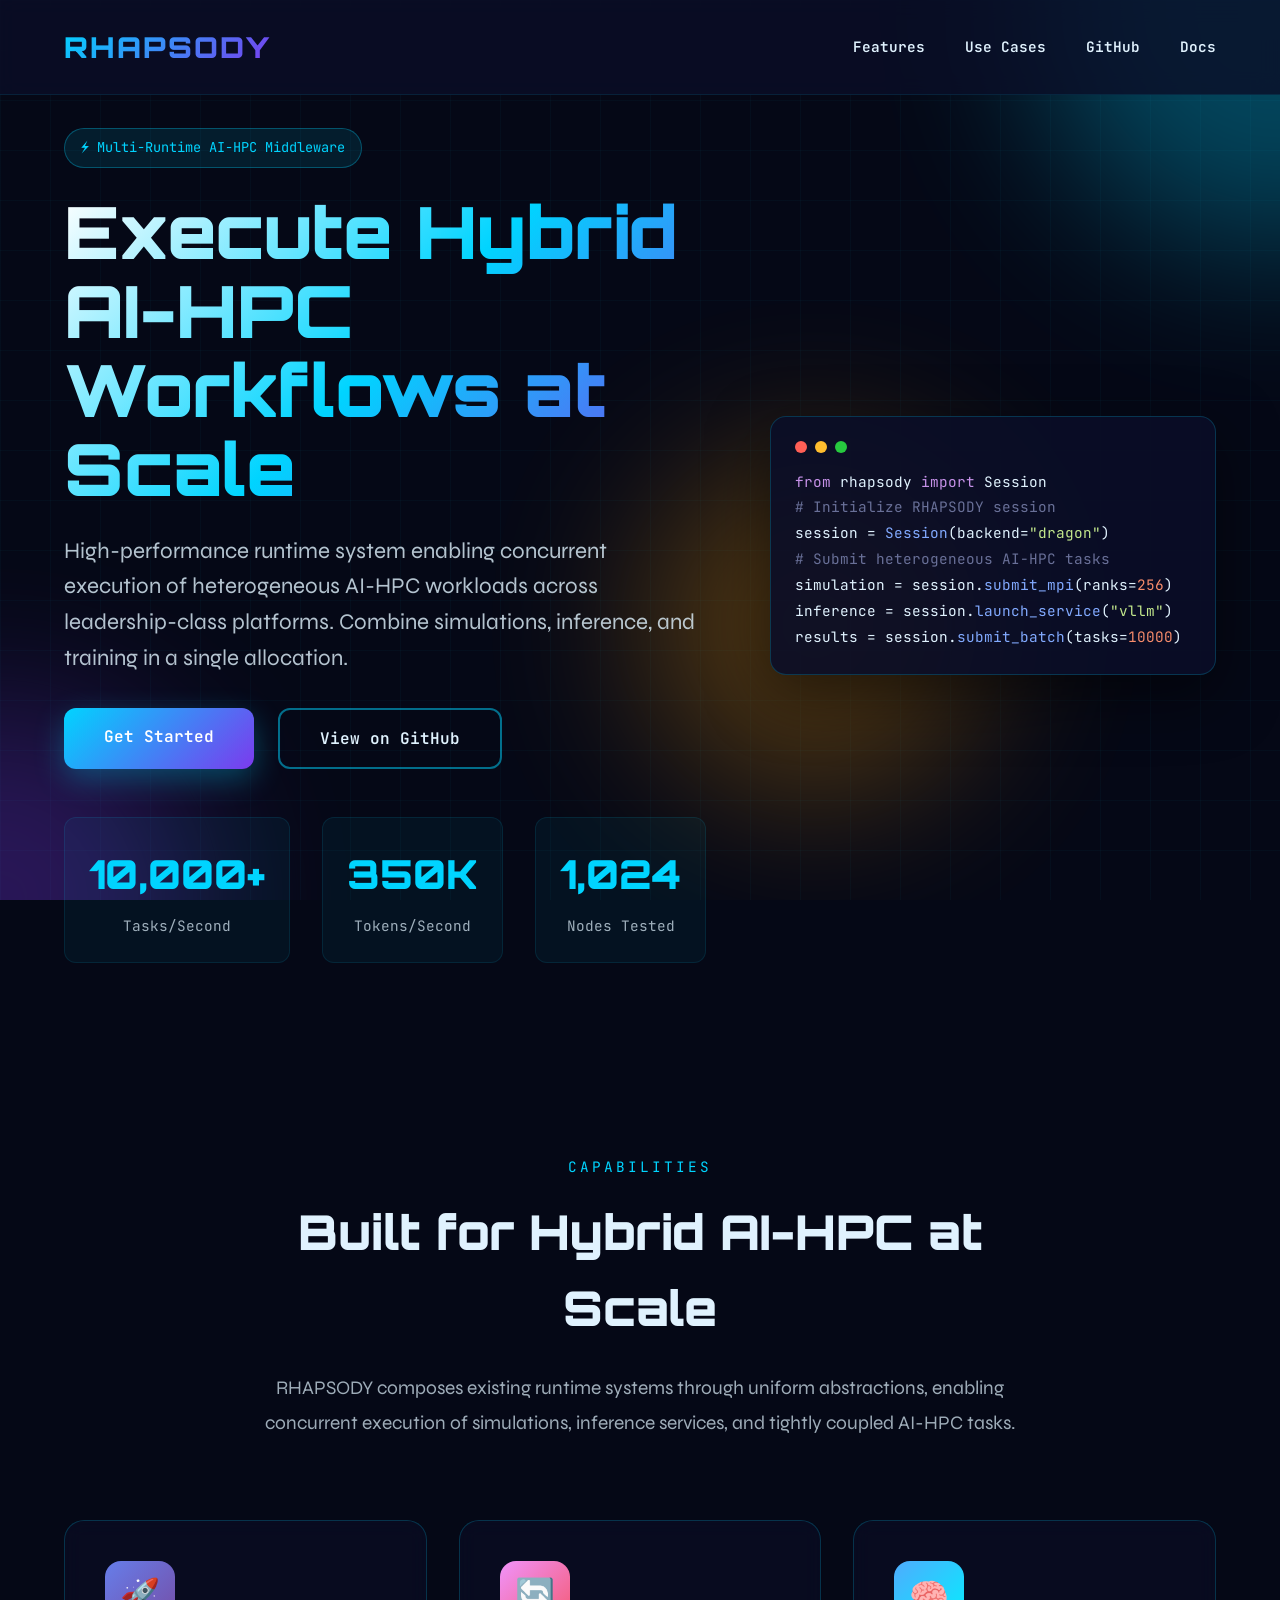
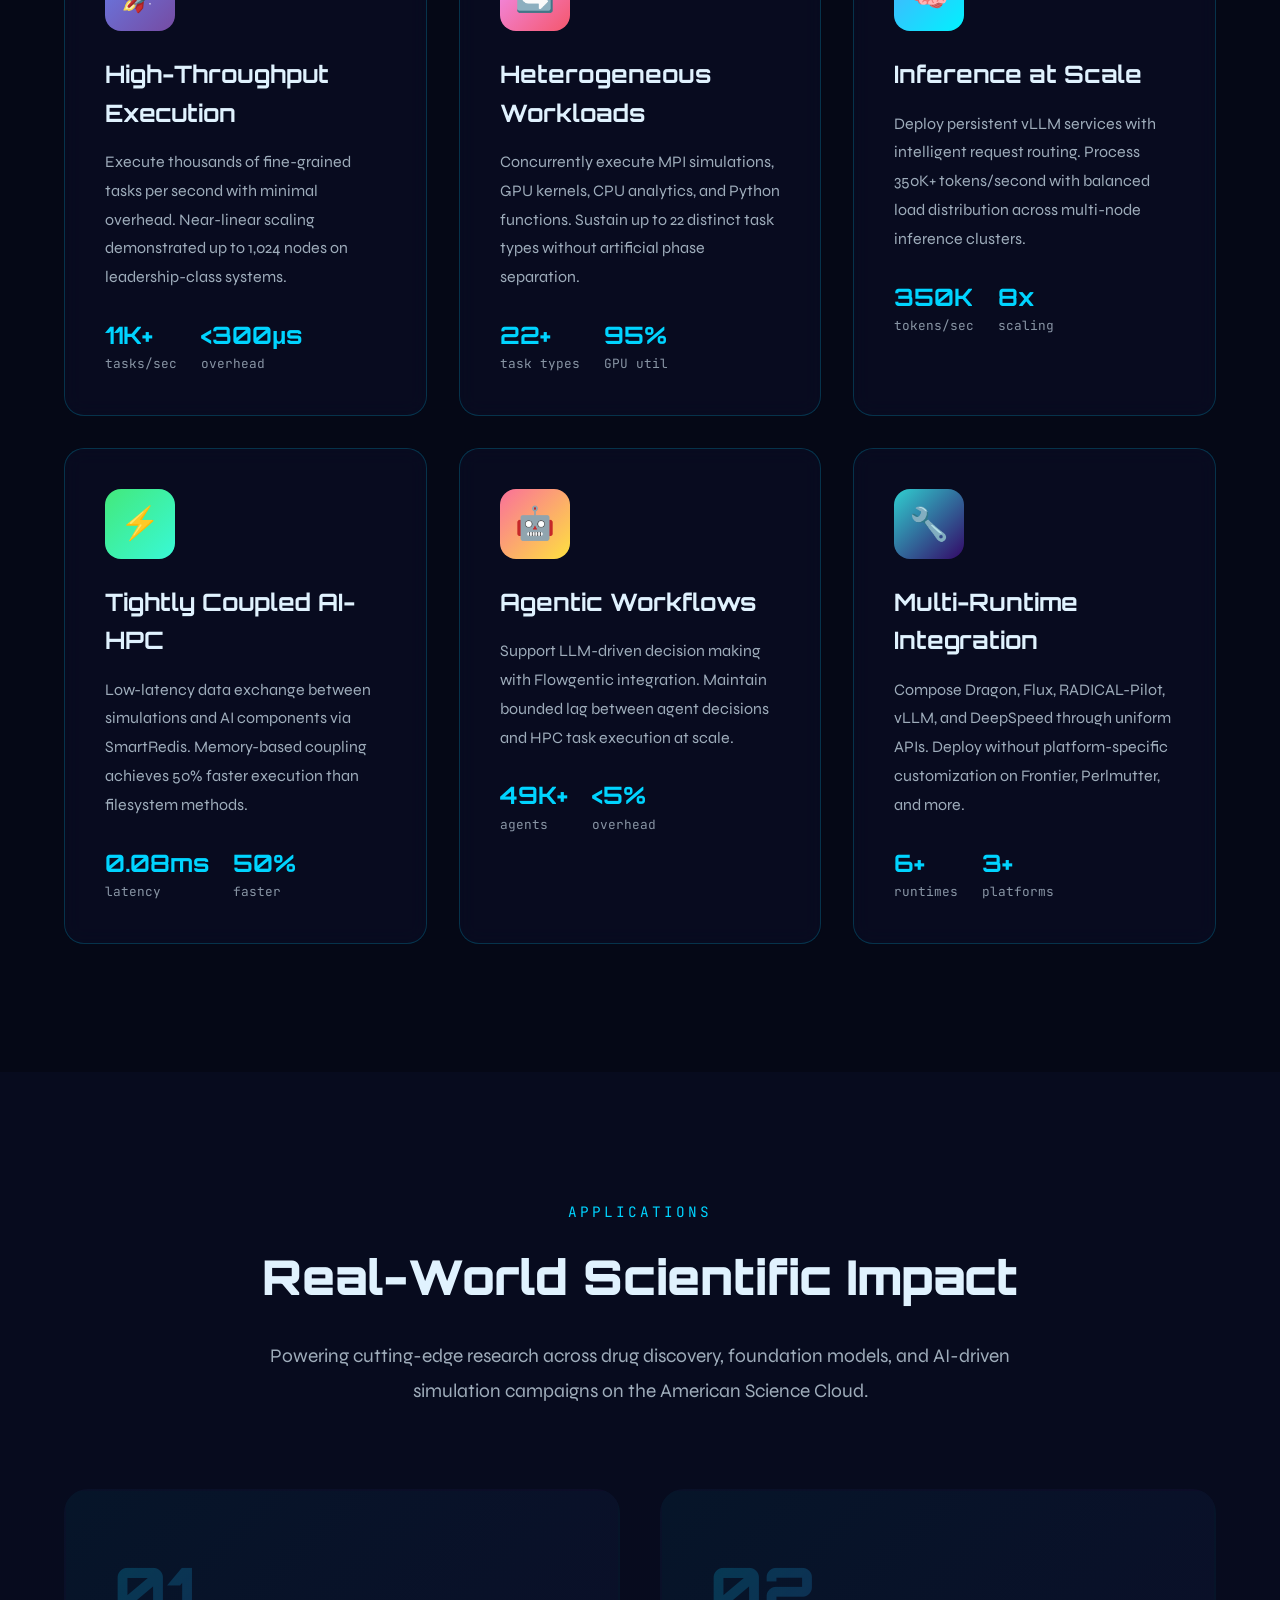
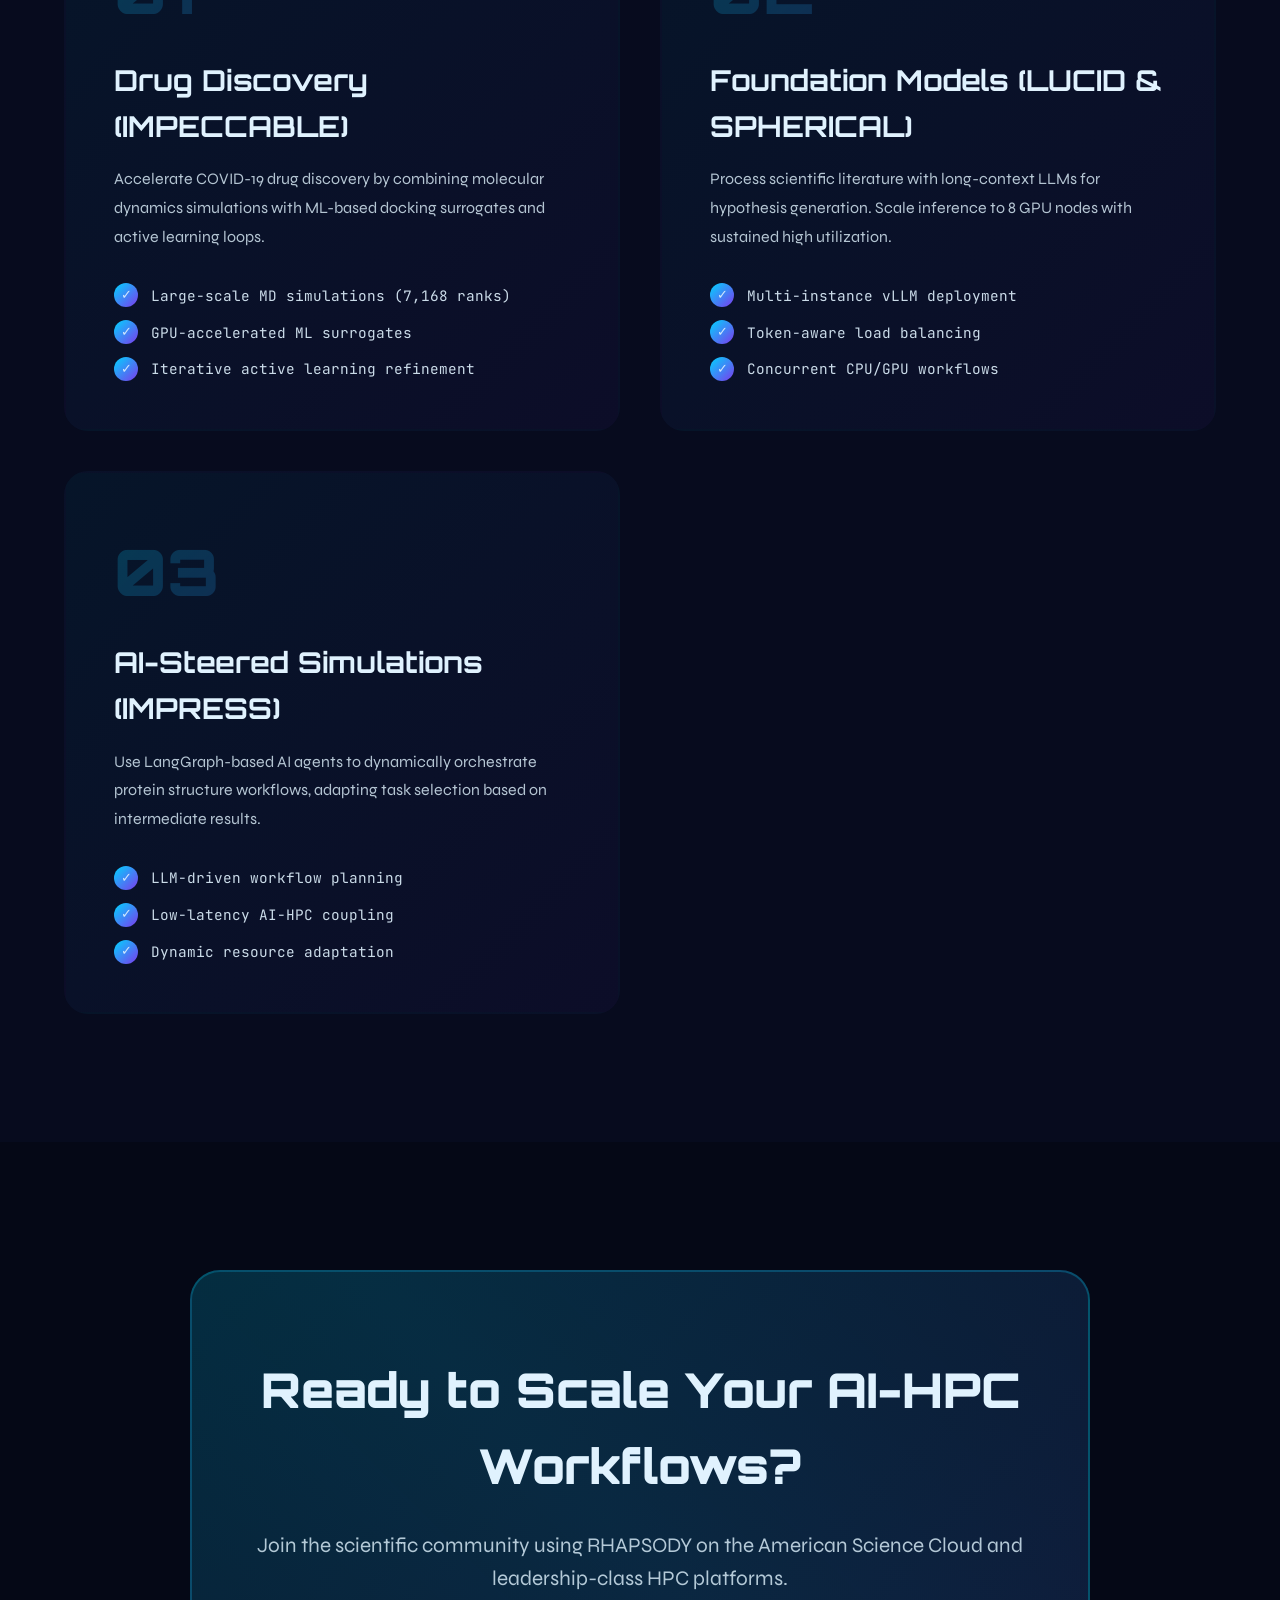
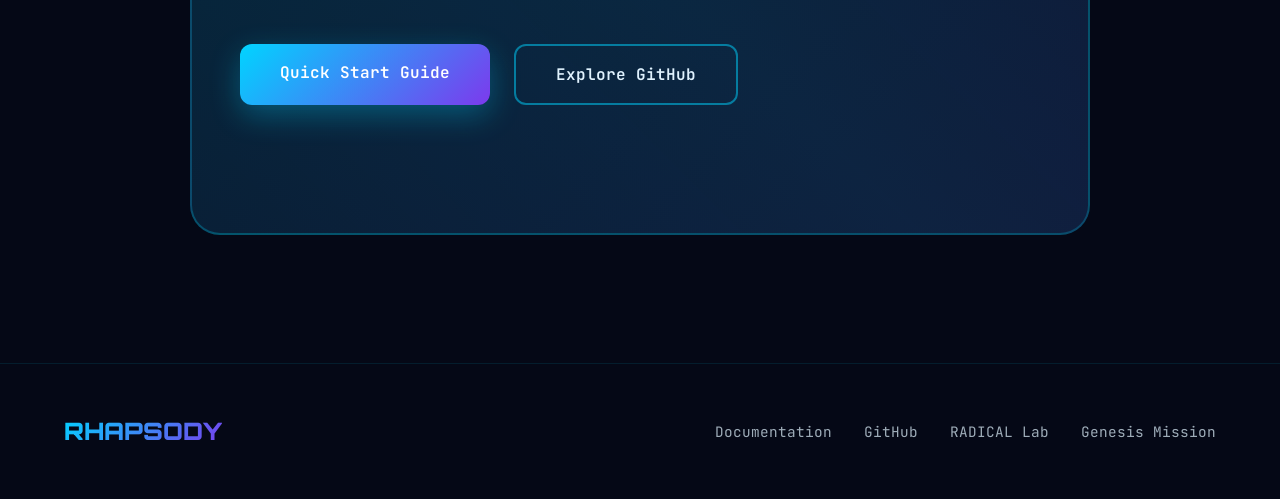
==== docs/landing.html @ 2fda6c7e "1st working docs" ====
<!DOCTYPE html>
<html lang="en">
<head>
    <meta charset="UTF-8">
    <meta name="viewport" content="width=device-width, initial-scale=1.0">
    <title>RHAPSODY - Hybrid AI-HPC Workflow Execution at Scale</title>
    <link href="https://fonts.googleapis.com/css2?family=Orbitron:wght@700;900&family=JetBrains+Mono:wght@400;600&family=Syne:wght@400;600;700&display=swap" rel="stylesheet">
    <style>
        :root {
            --primary: #00d4ff;
            --secondary: #7c3aed;
            --accent: #f59e0b;
            --dark: #0a0e27;
            --darker: #050816;
            --light: #e0f2fe;
            --gradient-1: linear-gradient(135deg, #667eea 0%, #764ba2 100%);
            --gradient-2: linear-gradient(135deg, #f093fb 0%, #f5576c 100%);
            --gradient-3: linear-gradient(135deg, #4facfe 0%, #00f2fe 100%);
        }

        * {
            margin: 0;
            padding: 0;
            box-sizing: border-box;
        }

        body {
            font-family: 'Syne', sans-serif;
            background: var(--darker);
            color: var(--light);
            overflow-x: hidden;
            line-height: 1.6;
        }

        /* Animated Background */
        .bg-animation {
            position: fixed;
            top: 0;
            left: 0;
            width: 100%;
            height: 100%;
            z-index: -1;
            background: var(--darker);
            overflow: hidden;
        }

        .grid-overlay {
            position: absolute;
            width: 200%;
            height: 200%;
            background-image: 
                linear-gradient(rgba(0, 212, 255, 0.03) 1px, transparent 1px),
                linear-gradient(90deg, rgba(0, 212, 255, 0.03) 1px, transparent 1px);
            background-size: 50px 50px;
            animation: gridMove 20s linear infinite;
        }

        @keyframes gridMove {
            0% { transform: translate(0, 0); }
            100% { transform: translate(50px, 50px); }
        }

        .orb {
            position: absolute;
            border-radius: 50%;
            filter: blur(80px);
            opacity: 0.3;
            animation: float 20s ease-in-out infinite;
        }

        .orb-1 {
            width: 500px;
            height: 500px;
            background: var(--primary);
            top: -250px;
            right: -250px;
            animation-delay: 0s;
        }

        .orb-2 {
            width: 400px;
            height: 400px;
            background: var(--secondary);
            bottom: -200px;
            left: -200px;
            animation-delay: 7s;
        }

        .orb-3 {
            width: 350px;
            height: 350px;
            background: var(--accent);
            top: 50%;
            left: 50%;
            animation-delay: 3s;
        }

        @keyframes float {
            0%, 100% { transform: translate(0, 0) scale(1); }
            33% { transform: translate(100px, -50px) scale(1.1); }
            66% { transform: translate(-50px, 100px) scale(0.9); }
        }

        /* Navigation */
        nav {
            position: fixed;
            top: 0;
            width: 100%;
            padding: 1.5rem 5%;
            display: flex;
            justify-content: space-between;
            align-items: center;
            z-index: 1000;
            backdrop-filter: blur(10px);
            background: rgba(10, 14, 39, 0.8);
            border-bottom: 1px solid rgba(0, 212, 255, 0.1);
            animation: slideDown 0.8s ease-out;
        }

        @keyframes slideDown {
            from { transform: translateY(-100px); opacity: 0; }
            to { transform: translateY(0); opacity: 1; }
        }

        .logo {
            font-family: 'Orbitron', monospace;
            font-size: 1.8rem;
            font-weight: 900;
            background: linear-gradient(135deg, var(--primary), var(--secondary));
            -webkit-background-clip: text;
            -webkit-text-fill-color: transparent;
            background-clip: text;
            letter-spacing: 2px;
        }

        .nav-links {
            display: flex;
            gap: 2.5rem;
            list-style: none;
        }

        .nav-links a {
            color: var(--light);
            text-decoration: none;
            font-weight: 600;
            transition: all 0.3s ease;
            position: relative;
            font-family: 'JetBrains Mono', monospace;
            font-size: 0.9rem;
        }

        .nav-links a::after {
            content: '';
            position: absolute;
            bottom: -5px;
            left: 0;
            width: 0;
            height: 2px;
            background: var(--primary);
            transition: width 0.3s ease;
        }

        .nav-links a:hover::after {
            width: 100%;
        }

        /* Hero Section */
        .hero {
            min-height: 100vh;
            display: flex;
            align-items: center;
            justify-content: center;
            padding: 8rem 5% 4rem;
            position: relative;
        }

        .hero-content {
            max-width: 1400px;
            width: 100%;
            display: grid;
            grid-template-columns: 1fr 1fr;
            gap: 4rem;
            align-items: center;
        }

        .hero-text {
            animation: fadeInUp 1s ease-out 0.3s both;
        }

        @keyframes fadeInUp {
            from { opacity: 0; transform: translateY(40px); }
            to { opacity: 1; transform: translateY(0); }
        }

        .hero-label {
            display: inline-block;
            padding: 0.5rem 1rem;
            background: rgba(0, 212, 255, 0.1);
            border: 1px solid rgba(0, 212, 255, 0.3);
            border-radius: 20px;
            font-family: 'JetBrains Mono', monospace;
            font-size: 0.85rem;
            color: var(--primary);
            margin-bottom: 1.5rem;
            animation: pulse 2s ease-in-out infinite;
        }

        @keyframes pulse {
            0%, 100% { opacity: 1; }
            50% { opacity: 0.6; }
        }

        h1 {
            font-family: 'Orbitron', monospace;
            font-size: 4.5rem;
            font-weight: 900;
            line-height: 1.1;
            margin-bottom: 1.5rem;
            background: linear-gradient(135deg, #fff, var(--primary), var(--secondary));
            -webkit-background-clip: text;
            -webkit-text-fill-color: transparent;
            background-clip: text;
        }

        .hero-subtitle {
            font-size: 1.4rem;
            color: rgba(224, 242, 254, 0.8);
            margin-bottom: 2rem;
            line-height: 1.6;
        }

        .cta-buttons {
            display: flex;
            gap: 1.5rem;
            margin-bottom: 3rem;
        }

        .btn {
            padding: 1rem 2.5rem;
            border-radius: 12px;
            font-weight: 600;
            text-decoration: none;
            transition: all 0.3s ease;
            font-family: 'JetBrains Mono', monospace;
            cursor: pointer;
            border: none;
            font-size: 1rem;
            position: relative;
            overflow: hidden;
        }

        .btn-primary {
            background: linear-gradient(135deg, var(--primary), var(--secondary));
            color: white;
            box-shadow: 0 10px 30px rgba(0, 212, 255, 0.3);
        }

        .btn-primary::before {
            content: '';
            position: absolute;
            top: 0;
            left: -100%;
            width: 100%;
            height: 100%;
            background: linear-gradient(90deg, transparent, rgba(255,255,255,0.3), transparent);
            transition: left 0.5s ease;
        }

        .btn-primary:hover::before {
            left: 100%;
        }

        .btn-primary:hover {
            transform: translateY(-2px);
            box-shadow: 0 15px 40px rgba(0, 212, 255, 0.5);
        }

        .btn-secondary {
            background: transparent;
            color: var(--light);
            border: 2px solid rgba(0, 212, 255, 0.5);
        }

        .btn-secondary:hover {
            background: rgba(0, 212, 255, 0.1);
            border-color: var(--primary);
            transform: translateY(-2px);
        }

        /* Stats */
        .stats {
            display: grid;
            grid-template-columns: repeat(3, 1fr);
            gap: 2rem;
        }

        .stat-item {
            text-align: center;
            padding: 1.5rem;
            background: rgba(0, 212, 255, 0.05);
            border-radius: 12px;
            border: 1px solid rgba(0, 212, 255, 0.1);
            animation: fadeInUp 1s ease-out both;
        }

        .stat-item:nth-child(1) { animation-delay: 0.4s; }
        .stat-item:nth-child(2) { animation-delay: 0.5s; }
        .stat-item:nth-child(3) { animation-delay: 0.6s; }

        .stat-number {
            font-family: 'Orbitron', monospace;
            font-size: 2.5rem;
            font-weight: 900;
            color: var(--primary);
            margin-bottom: 0.5rem;
        }

        .stat-label {
            font-size: 0.9rem;
            color: rgba(224, 242, 254, 0.7);
            font-family: 'JetBrains Mono', monospace;
        }

        /* Hero Visual */
        .hero-visual {
            position: relative;
            animation: fadeInUp 1s ease-out 0.5s both;
        }

        .code-window {
            background: rgba(10, 14, 39, 0.9);
            border-radius: 16px;
            border: 1px solid rgba(0, 212, 255, 0.2);
            padding: 1.5rem;
            box-shadow: 0 20px 60px rgba(0, 0, 0, 0.5);
            backdrop-filter: blur(10px);
        }

        .window-header {
            display: flex;
            gap: 0.5rem;
            margin-bottom: 1rem;
        }

        .dot {
            width: 12px;
            height: 12px;
            border-radius: 50%;
        }

        .dot-red { background: #ff5f56; }
        .dot-yellow { background: #ffbd2e; }
        .dot-green { background: #27c93f; }

        .code-content {
            font-family: 'JetBrains Mono', monospace;
            font-size: 0.9rem;
            line-height: 1.8;
        }

        .code-line {
            opacity: 0;
            animation: typeLine 0.5s ease-out forwards;
        }

        .code-line:nth-child(1) { animation-delay: 0.8s; }
        .code-line:nth-child(2) { animation-delay: 1s; }
        .code-line:nth-child(3) { animation-delay: 1.2s; }
        .code-line:nth-child(4) { animation-delay: 1.4s; }
        .code-line:nth-child(5) { animation-delay: 1.6s; }
        .code-line:nth-child(6) { animation-delay: 1.8s; }

        @keyframes typeLine {
            from { opacity: 0; transform: translateX(-10px); }
            to { opacity: 1; transform: translateX(0); }
        }

        .keyword { color: #c792ea; }
        .function { color: #82aaff; }
        .string { color: #c3e88d; }
        .comment { color: #697098; }
        .number { color: #f78c6c; }

        /* Features Section */
        .features {
            padding: 8rem 5%;
            position: relative;
        }

        .section-header {
            text-align: center;
            max-width: 800px;
            margin: 0 auto 5rem;
            animation: fadeInUp 1s ease-out both;
        }

        .section-label {
            font-family: 'JetBrains Mono', monospace;
            font-size: 0.9rem;
            color: var(--primary);
            text-transform: uppercase;
            letter-spacing: 3px;
            margin-bottom: 1rem;
        }

        .section-title {
            font-family: 'Orbitron', monospace;
            font-size: 3rem;
            font-weight: 900;
            margin-bottom: 1.5rem;
        }

        .section-description {
            font-size: 1.2rem;
            color: rgba(224, 242, 254, 0.7);
            line-height: 1.8;
        }

        .features-grid {
            display: grid;
            grid-template-columns: repeat(auto-fit, minmax(350px, 1fr));
            gap: 2rem;
            max-width: 1400px;
            margin: 0 auto;
        }

        .feature-card {
            background: rgba(10, 14, 39, 0.6);
            border: 1px solid rgba(0, 212, 255, 0.2);
            border-radius: 20px;
            padding: 2.5rem;
            transition: all 0.4s ease;
            position: relative;
            overflow: hidden;
            backdrop-filter: blur(10px);
            animation: fadeInUp 1s ease-out both;
        }

        .feature-card:nth-child(1) { animation-delay: 0.2s; }
        .feature-card:nth-child(2) { animation-delay: 0.3s; }
        .feature-card:nth-child(3) { animation-delay: 0.4s; }
        .feature-card:nth-child(4) { animation-delay: 0.5s; }
        .feature-card:nth-child(5) { animation-delay: 0.6s; }
        .feature-card:nth-child(6) { animation-delay: 0.7s; }

        .feature-card::before {
            content: '';
            position: absolute;
            top: 0;
            left: 0;
            width: 100%;
            height: 100%;
            background: linear-gradient(135deg, rgba(0, 212, 255, 0.05), rgba(124, 58, 237, 0.05));
            opacity: 0;
            transition: opacity 0.4s ease;
        }

        .feature-card:hover {
            transform: translateY(-10px);
            border-color: var(--primary);
            box-shadow: 0 20px 60px rgba(0, 212, 255, 0.3);
        }

        .feature-card:hover::before {
            opacity: 1;
        }

        .feature-icon {
            width: 70px;
            height: 70px;
            border-radius: 16px;
            display: flex;
            align-items: center;
            justify-content: center;
            font-size: 2rem;
            margin-bottom: 1.5rem;
            position: relative;
            z-index: 1;
        }

        .icon-1 { background: linear-gradient(135deg, #667eea, #764ba2); }
        .icon-2 { background: linear-gradient(135deg, #f093fb, #f5576c); }
        .icon-3 { background: linear-gradient(135deg, #4facfe, #00f2fe); }
        .icon-4 { background: linear-gradient(135deg, #43e97b, #38f9d7); }
        .icon-5 { background: linear-gradient(135deg, #fa709a, #fee140); }
        .icon-6 { background: linear-gradient(135deg, #30cfd0, #330867); }

        .feature-title {
            font-family: 'Orbitron', monospace;
            font-size: 1.5rem;
            font-weight: 700;
            margin-bottom: 1rem;
            position: relative;
            z-index: 1;
        }

        .feature-description {
            color: rgba(224, 242, 254, 0.7);
            line-height: 1.8;
            margin-bottom: 1.5rem;
            position: relative;
            z-index: 1;
        }

        .feature-metrics {
            display: flex;
            gap: 1.5rem;
            position: relative;
            z-index: 1;
        }

        .metric {
            display: flex;
            flex-direction: column;
        }

        .metric-value {
            font-family: 'Orbitron', monospace;
            font-size: 1.5rem;
            font-weight: 700;
            color: var(--primary);
        }

        .metric-label {
            font-size: 0.8rem;
            color: rgba(224, 242, 254, 0.6);
            font-family: 'JetBrains Mono', monospace;
        }

        /* Use Cases */
        .use-cases {
            padding: 8rem 5%;
            background: rgba(10, 14, 39, 0.5);
            position: relative;
        }

        .use-cases-grid {
            display: grid;
            grid-template-columns: repeat(auto-fit, minmax(400px, 1fr));
            gap: 2.5rem;
            max-width: 1400px;
            margin: 0 auto;
        }

        .use-case-card {
            background: linear-gradient(135deg, rgba(0, 212, 255, 0.05), rgba(124, 58, 237, 0.05));
            border: 2px solid transparent;
            border-radius: 24px;
            padding: 3rem;
            position: relative;
            overflow: hidden;
            transition: all 0.4s ease;
            animation: fadeInUp 1s ease-out both;
        }

        .use-case-card:nth-child(1) { animation-delay: 0.2s; }
        .use-case-card:nth-child(2) { animation-delay: 0.3s; }
        .use-case-card:nth-child(3) { animation-delay: 0.4s; }

        .use-case-card::before {
            content: '';
            position: absolute;
            top: 0;
            left: 0;
            right: 0;
            height: 4px;
            background: linear-gradient(90deg, var(--primary), var(--secondary), var(--accent));
            transform: scaleX(0);
            transition: transform 0.4s ease;
        }

        .use-case-card:hover {
            border-color: rgba(0, 212, 255, 0.3);
            transform: translateY(-10px);
            box-shadow: 0 30px 80px rgba(0, 212, 255, 0.2);
        }

        .use-case-card:hover::before {
            transform: scaleX(1);
        }

        .use-case-number {
            font-family: 'Orbitron', monospace;
            font-size: 4rem;
            font-weight: 900;
            background: linear-gradient(135deg, var(--primary), var(--secondary));
            -webkit-background-clip: text;
            -webkit-text-fill-color: transparent;
            background-clip: text;
            opacity: 0.2;
            margin-bottom: 1rem;
        }

        .use-case-title {
            font-family: 'Orbitron', monospace;
            font-size: 1.8rem;
            font-weight: 700;
            margin-bottom: 1rem;
        }

        .use-case-description {
            color: rgba(224, 242, 254, 0.8);
            line-height: 1.8;
            margin-bottom: 2rem;
        }

        .use-case-highlights {
            display: flex;
            flex-direction: column;
            gap: 0.8rem;
        }

        .highlight-item {
            display: flex;
            align-items: center;
            gap: 0.8rem;
            font-family: 'JetBrains Mono', monospace;
            font-size: 0.9rem;
            color: rgba(224, 242, 254, 0.9);
        }

        .highlight-icon {
            width: 24px;
            height: 24px;
            border-radius: 50%;
            background: linear-gradient(135deg, var(--primary), var(--secondary));
            display: flex;
            align-items: center;
            justify-content: center;
            font-size: 0.8rem;
        }

        /* CTA Section */
        .cta-section {
            padding: 8rem 5%;
            text-align: center;
            position: relative;
        }

        .cta-content {
            max-width: 900px;
            margin: 0 auto;
            background: linear-gradient(135deg, rgba(0, 212, 255, 0.1), rgba(124, 58, 237, 0.1));
            border: 2px solid rgba(0, 212, 255, 0.3);
            border-radius: 30px;
            padding: 5rem 3rem;
            position: relative;
            overflow: hidden;
            animation: fadeInUp 1s ease-out both;
        }

        .cta-content::before {
            content: '';
            position: absolute;
            top: -50%;
            left: -50%;
            width: 200%;
            height: 200%;
            background: linear-gradient(45deg, transparent, rgba(0, 212, 255, 0.1), transparent);
            animation: shine 3s ease-in-out infinite;
        }

        @keyframes shine {
            0%, 100% { transform: translateX(-100%) translateY(-100%) rotate(45deg); }
            50% { transform: translateX(100%) translateY(100%) rotate(45deg); }
        }

        .cta-title {
            font-family: 'Orbitron', monospace;
            font-size: 3rem;
            font-weight: 900;
            margin-bottom: 1.5rem;
            position: relative;
            z-index: 1;
        }

        .cta-description {
            font-size: 1.3rem;
            color: rgba(224, 242, 254, 0.8);
            margin-bottom: 3rem;
            position: relative;
            z-index: 1;
        }

        /* Footer */
        footer {
            padding: 3rem 5%;
            border-top: 1px solid rgba(0, 212, 255, 0.1);
            text-align: center;
        }

        .footer-content {
            max-width: 1400px;
            margin: 0 auto;
            display: flex;
            justify-content: space-between;
            align-items: center;
            flex-wrap: wrap;
            gap: 2rem;
        }

        .footer-logo {
            font-family: 'Orbitron', monospace;
            font-size: 1.5rem;
            font-weight: 900;
            background: linear-gradient(135deg, var(--primary), var(--secondary));
            -webkit-background-clip: text;
            -webkit-text-fill-color: transparent;
            background-clip: text;
        }

        .footer-links {
            display: flex;
            gap: 2rem;
        }

        .footer-links a {
            color: rgba(224, 242, 254, 0.7);
            text-decoration: none;
            transition: color 0.3s ease;
            font-family: 'JetBrains Mono', monospace;
            font-size: 0.9rem;
        }

        .footer-links a:hover {
            color: var(--primary);
        }

        /* Responsive */
        @media (max-width: 968px) {
            .hero-content {
                grid-template-columns: 1fr;
                text-align: center;
            }

            h1 {
                font-size: 3rem;
            }

            .stats {
                grid-template-columns: 1fr;
            }

            .cta-buttons {
                justify-content: center;
            }

            .nav-links {
                display: none;
            }

            .features-grid,
            .use-cases-grid {
                grid-template-columns: 1fr;
            }

            .footer-content {
                flex-direction: column;
                text-align: center;
            }
        }
    </style>
</head>
<body>
    <!-- Animated Background -->
    <div class="bg-animation">
        <div class="grid-overlay"></div>
        <div class="orb orb-1"></div>
        <div class="orb orb-2"></div>
        <div class="orb orb-3"></div>
    </div>

    <!-- Navigation -->
    <nav>
        <div class="logo">RHAPSODY</div>
        <ul class="nav-links">
            <li><a href="#features">Features</a></li>
            <li><a href="#use-cases">Use Cases</a></li>
            <li><a href="https://github.com/radical-cybertools/rhapsody" target="_blank">GitHub</a></li>
            <li><a href="https://radical-cybertools.github.io/rhapsody" target="_blank">Docs</a></li>
        </ul>
    </nav>

    <!-- Hero Section -->
    <section class="hero">
        <div class="hero-content">
            <div class="hero-text">
                <span class="hero-label">⚡ Multi-Runtime AI-HPC Middleware</span>
                <h1>Execute Hybrid AI-HPC Workflows at Scale</h1>
                <p class="hero-subtitle">
                    High-performance runtime system enabling concurrent execution of heterogeneous AI-HPC workloads across leadership-class platforms. Combine simulations, inference, and training in a single allocation.
                </p>
                <div class="cta-buttons">
                    <a href="https://radical-cybertools.github.io/rhapsody/getting-started/installation/" class="btn btn-primary">Get Started</a>
                    <a href="https://github.com/radical-cybertools/rhapsody" class="btn btn-secondary">View on GitHub</a>
                </div>
                <div class="stats">
                    <div class="stat-item">
                        <div class="stat-number">10,000+</div>
                        <div class="stat-label">Tasks/Second</div>
                    </div>
                    <div class="stat-item">
                        <div class="stat-number">350K</div>
                        <div class="stat-label">Tokens/Second</div>
                    </div>
                    <div class="stat-item">
                        <div class="stat-number">1,024</div>
                        <div class="stat-label">Nodes Tested</div>
                    </div>
                </div>
            </div>
            <div class="hero-visual">
                <div class="code-window">
                    <div class="window-header">
                        <div class="dot dot-red"></div>
                        <div class="dot dot-yellow"></div>
                        <div class="dot dot-green"></div>
                    </div>
                    <div class="code-content">
                        <div class="code-line"><span class="keyword">from</span> rhapsody <span class="keyword">import</span> Session</div>
                        <div class="code-line"></div>
                        <div class="code-line"><span class="comment"># Initialize RHAPSODY session</span></div>
                        <div class="code-line">session = <span class="function">Session</span>(backend=<span class="string">"dragon"</span>)</div>
                        <div class="code-line"></div>
                        <div class="code-line"><span class="comment"># Submit heterogeneous AI-HPC tasks</span></div>
                        <div class="code-line">simulation = session.<span class="function">submit_mpi</span>(ranks=<span class="number">256</span>)</div>
                        <div class="code-line">inference = session.<span class="function">launch_service</span>(<span class="string">"vllm"</span>)</div>
                        <div class="code-line">results = session.<span class="function">submit_batch</span>(tasks=<span class="number">10000</span>)</div>
                    </div>
                </div>
            </div>
        </div>
    </section>

    <!-- Features Section -->
    <section class="features" id="features">
        <div class="section-header">
            <div class="section-label">Capabilities</div>
            <h2 class="section-title">Built for Hybrid AI-HPC at Scale</h2>
            <p class="section-description">
                RHAPSODY composes existing runtime systems through uniform abstractions, enabling concurrent execution of simulations, inference services, and tightly coupled AI-HPC tasks.
            </p>
        </div>
        <div class="features-grid">
            <div class="feature-card">
                <div class="feature-icon icon-1">🚀</div>
                <h3 class="feature-title">High-Throughput Execution</h3>
                <p class="feature-description">
                    Execute thousands of fine-grained tasks per second with minimal overhead. Near-linear scaling demonstrated up to 1,024 nodes on leadership-class systems.
                </p>
                <div class="feature-metrics">
                    <div class="metric">
                        <span class="metric-value">11K+</span>
                        <span class="metric-label">tasks/sec</span>
                    </div>
                    <div class="metric">
                        <span class="metric-value">&lt;300µs</span>
                        <span class="metric-label">overhead</span>
                    </div>
                </div>
            </div>

            <div class="feature-card">
                <div class="feature-icon icon-2">🔄</div>
                <h3 class="feature-title">Heterogeneous Workloads</h3>
                <p class="feature-description">
                    Concurrently execute MPI simulations, GPU kernels, CPU analytics, and Python functions. Sustain up to 22 distinct task types without artificial phase separation.
                </p>
                <div class="feature-metrics">
                    <div class="metric">
                        <span class="metric-value">22+</span>
                        <span class="metric-label">task types</span>
                    </div>
                    <div class="metric">
                        <span class="metric-value">95%</span>
                        <span class="metric-label">GPU util</span>
                    </div>
                </div>
            </div>

            <div class="feature-card">
                <div class="feature-icon icon-3">🧠</div>
                <h3 class="feature-title">Inference at Scale</h3>
                <p class="feature-description">
                    Deploy persistent vLLM services with intelligent request routing. Process 350K+ tokens/second with balanced load distribution across multi-node inference clusters.
                </p>
                <div class="feature-metrics">
                    <div class="metric">
                        <span class="metric-value">350K</span>
                        <span class="metric-label">tokens/sec</span>
                    </div>
                    <div class="metric">
                        <span class="metric-value">8x</span>
                        <span class="metric-label">scaling</span>
                    </div>
                </div>
            </div>

            <div class="feature-card">
                <div class="feature-icon icon-4">⚡</div>
                <h3 class="feature-title">Tightly Coupled AI-HPC</h3>
                <p class="feature-description">
                    Low-latency data exchange between simulations and AI components via SmartRedis. Memory-based coupling achieves 50% faster execution than filesystem methods.
                </p>
                <div class="feature-metrics">
                    <div class="metric">
                        <span class="metric-value">0.08ms</span>
                        <span class="metric-label">latency</span>
                    </div>
                    <div class="metric">
                        <span class="metric-value">50%</span>
                        <span class="metric-label">faster</span>
                    </div>
                </div>
            </div>

            <div class="feature-card">
                <div class="feature-icon icon-5">🤖</div>
                <h3 class="feature-title">Agentic Workflows</h3>
                <p class="feature-description">
                    Support LLM-driven decision making with Flowgentic integration. Maintain bounded lag between agent decisions and HPC task execution at scale.
                </p>
                <div class="feature-metrics">
                    <div class="metric">
                        <span class="metric-value">49K+</span>
                        <span class="metric-label">agents</span>
                    </div>
                    <div class="metric">
                        <span class="metric-value">&lt;5%</span>
                        <span class="metric-label">overhead</span>
                    </div>
                </div>
            </div>

            <div class="feature-card">
                <div class="feature-icon icon-6">🔧</div>
                <h3 class="feature-title">Multi-Runtime Integration</h3>
                <p class="feature-description">
                    Compose Dragon, Flux, RADICAL-Pilot, vLLM, and DeepSpeed through uniform APIs. Deploy without platform-specific customization on Frontier, Perlmutter, and more.
                </p>
                <div class="feature-metrics">
                    <div class="metric">
                        <span class="metric-value">6+</span>
                        <span class="metric-label">runtimes</span>
                    </div>
                    <div class="metric">
                        <span class="metric-value">3+</span>
                        <span class="metric-label">platforms</span>
                    </div>
                </div>
            </div>
        </div>
    </section>

    <!-- Use Cases Section -->
    <section class="use-cases" id="use-cases">
        <div class="section-header">
            <div class="section-label">Applications</div>
            <h2 class="section-title">Real-World Scientific Impact</h2>
            <p class="section-description">
                Powering cutting-edge research across drug discovery, foundation models, and AI-driven simulation campaigns on the American Science Cloud.
            </p>
        </div>
        <div class="use-cases-grid">
            <div class="use-case-card">
                <div class="use-case-number">01</div>
                <h3 class="use-case-title">Drug Discovery (IMPECCABLE)</h3>
                <p class="use-case-description">
                    Accelerate COVID-19 drug discovery by combining molecular dynamics simulations with ML-based docking surrogates and active learning loops.
                </p>
                <div class="use-case-highlights">
                    <div class="highlight-item">
                        <span class="highlight-icon">✓</span>
                        <span>Large-scale MD simulations (7,168 ranks)</span>
                    </div>
                    <div class="highlight-item">
                        <span class="highlight-icon">✓</span>
                        <span>GPU-accelerated ML surrogates</span>
                    </div>
                    <div class="highlight-item">
                        <span class="highlight-icon">✓</span>
                        <span>Iterative active learning refinement</span>
                    </div>
                </div>
            </div>

            <div class="use-case-card">
                <div class="use-case-number">02</div>
                <h3 class="use-case-title">Foundation Models (LUCID & SPHERICAL)</h3>
                <p class="use-case-description">
                    Process scientific literature with long-context LLMs for hypothesis generation. Scale inference to 8 GPU nodes with sustained high utilization.
                </p>
                <div class="use-case-highlights">
                    <div class="highlight-item">
                        <span class="highlight-icon">✓</span>
                        <span>Multi-instance vLLM deployment</span>
                    </div>
                    <div class="highlight-item">
                        <span class="highlight-icon">✓</span>
                        <span>Token-aware load balancing</span>
                    </div>
                    <div class="highlight-item">
                        <span class="highlight-icon">✓</span>
                        <span>Concurrent CPU/GPU workflows</span>
                    </div>
                </div>
            </div>

            <div class="use-case-card">
                <div class="use-case-number">03</div>
                <h3 class="use-case-title">AI-Steered Simulations (IMPRESS)</h3>
                <p class="use-case-description">
                    Use LangGraph-based AI agents to dynamically orchestrate protein structure workflows, adapting task selection based on intermediate results.
                </p>
                <div class="use-case-highlights">
                    <div class="highlight-item">
                        <span class="highlight-icon">✓</span>
                        <span>LLM-driven workflow planning</span>
                    </div>
                    <div class="highlight-item">
                        <span class="highlight-icon">✓</span>
                        <span>Low-latency AI-HPC coupling</span>
                    </div>
                    <div class="highlight-item">
                        <span class="highlight-icon">✓</span>
                        <span>Dynamic resource adaptation</span>
                    </div>
                </div>
            </div>
        </div>
    </section>

    <!-- CTA Section -->
    <section class="cta-section">
        <div class="cta-content">
            <h2 class="cta-title">Ready to Scale Your AI-HPC Workflows?</h2>
            <p class="cta-description">
                Join the scientific community using RHAPSODY on the American Science Cloud and leadership-class HPC platforms.
            </p>
            <div class="cta-buttons">
                <a href="https://radical-cybertools.github.io/rhapsody/getting-started/quick-start/" class="btn btn-primary">Quick Start Guide</a>
                <a href="https://github.com/radical-cybertools/rhapsody" class="btn btn-secondary">Explore GitHub</a>
            </div>
        </div>
    </section>

    <!-- Footer -->
    <footer>
        <div class="footer-content">
            <div class="footer-logo">RHAPSODY</div>
            <div class="footer-links">
                <a href="https://radical-cybertools.github.io/rhapsody">Documentation</a>
                <a href="https://github.com/radical-cybertools/rhapsody">GitHub</a>
                <a href="https://radical.rutgers.edu">RADICAL Lab</a>
                <a href="https://genesis.energy.gov/">Genesis Mission</a>
            </div>
        </div>
    </footer>
</body>
</html>
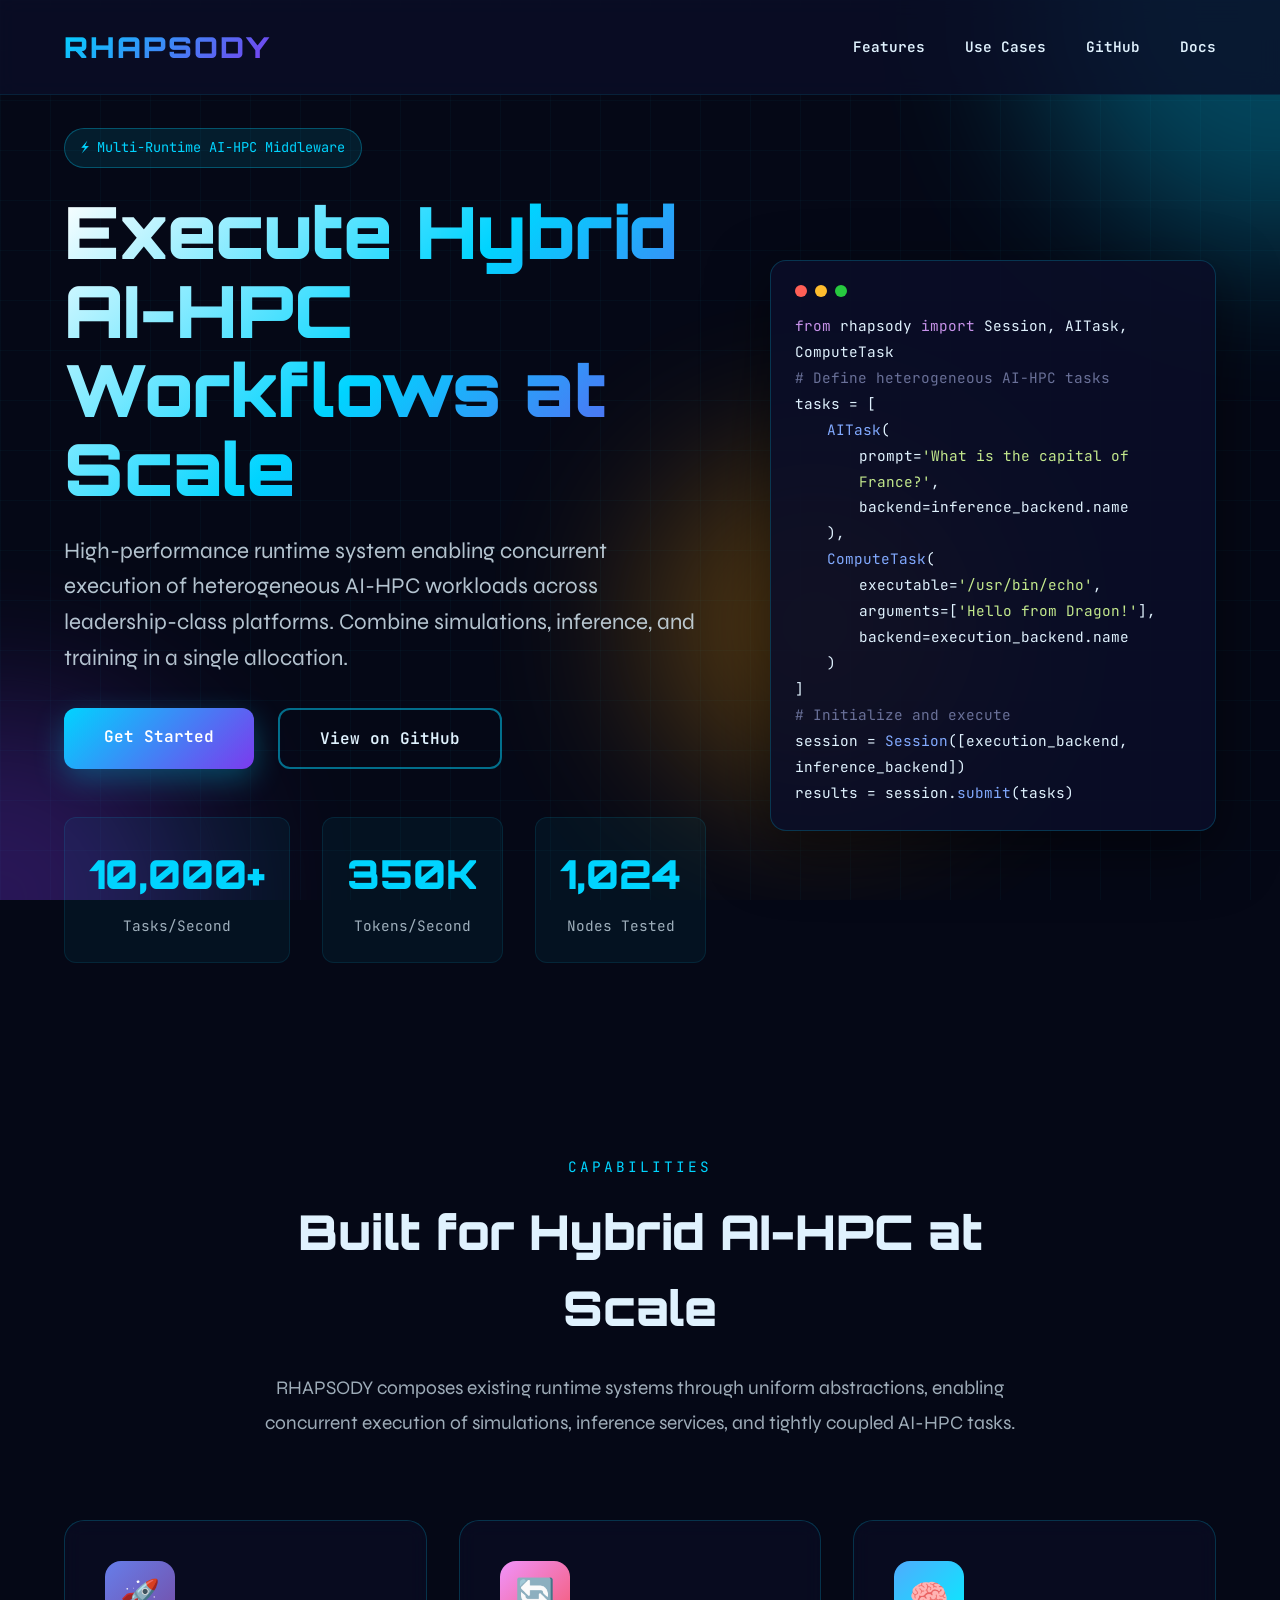
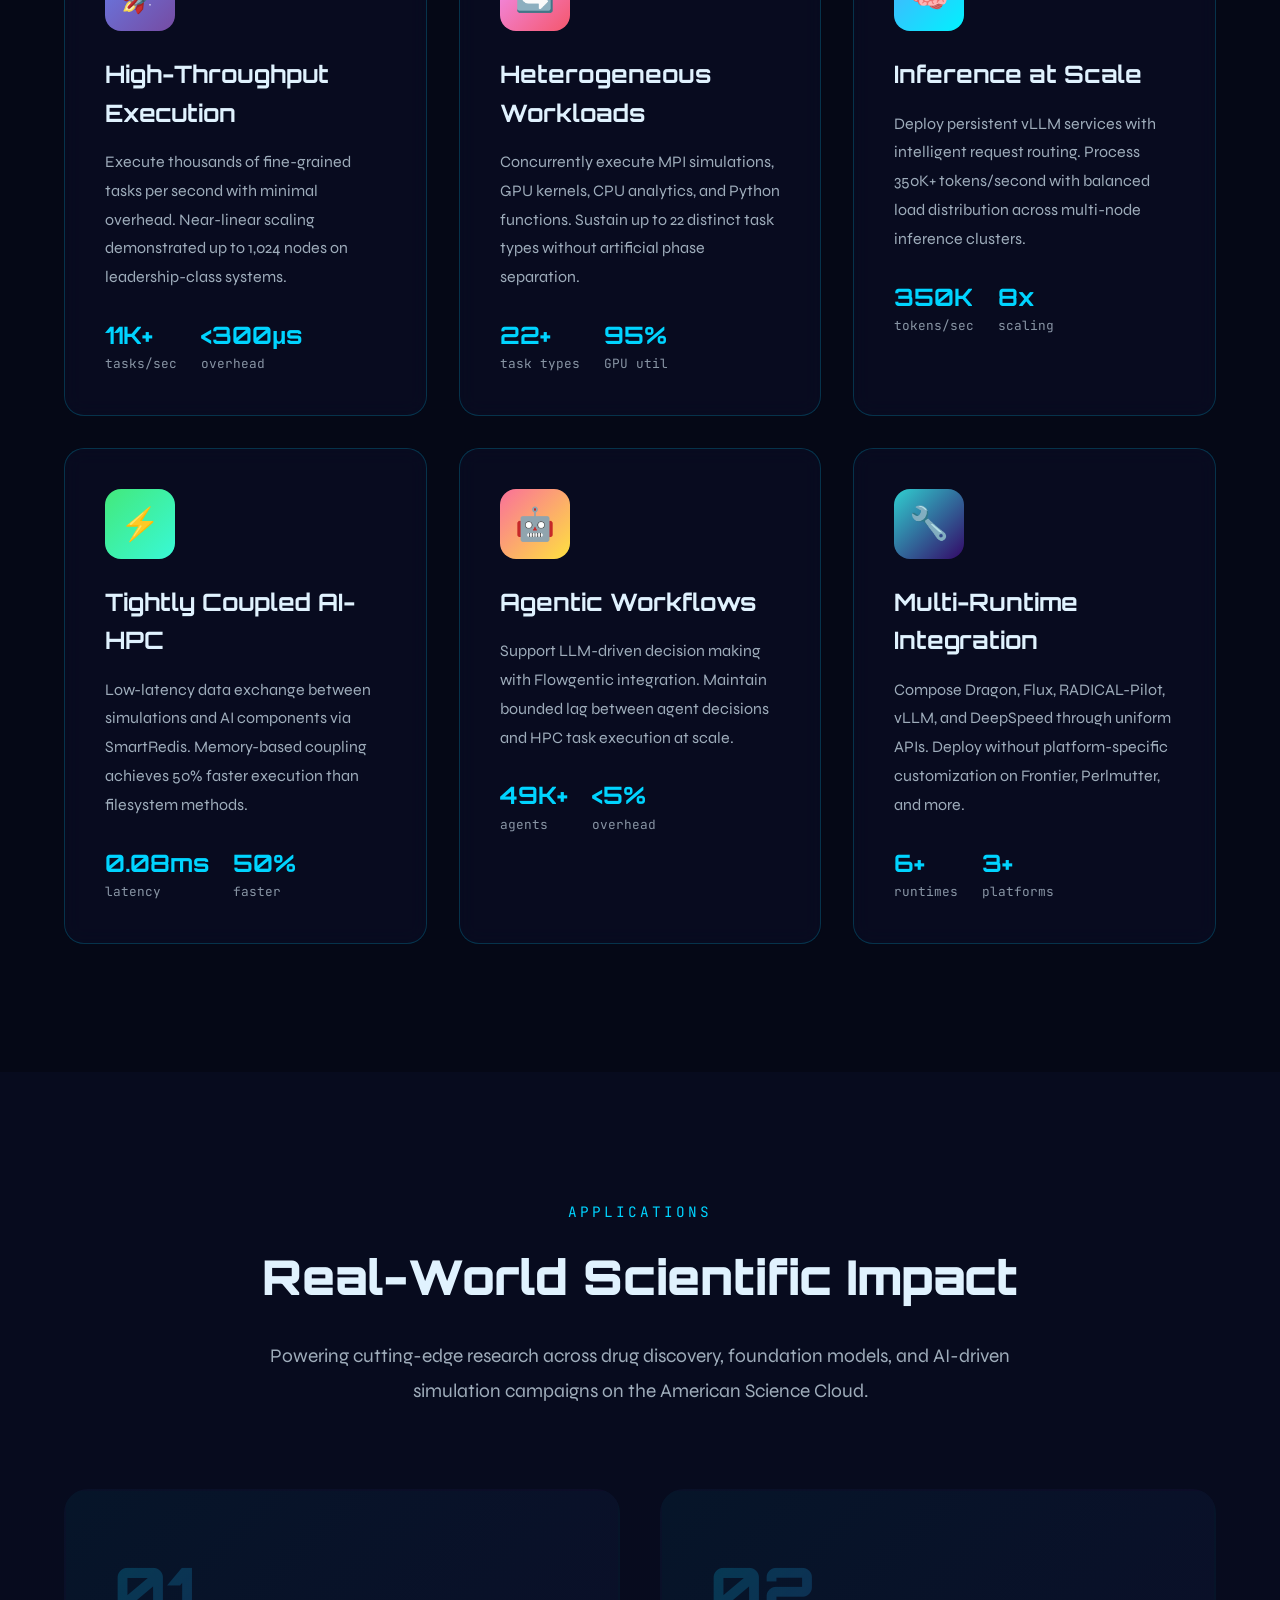
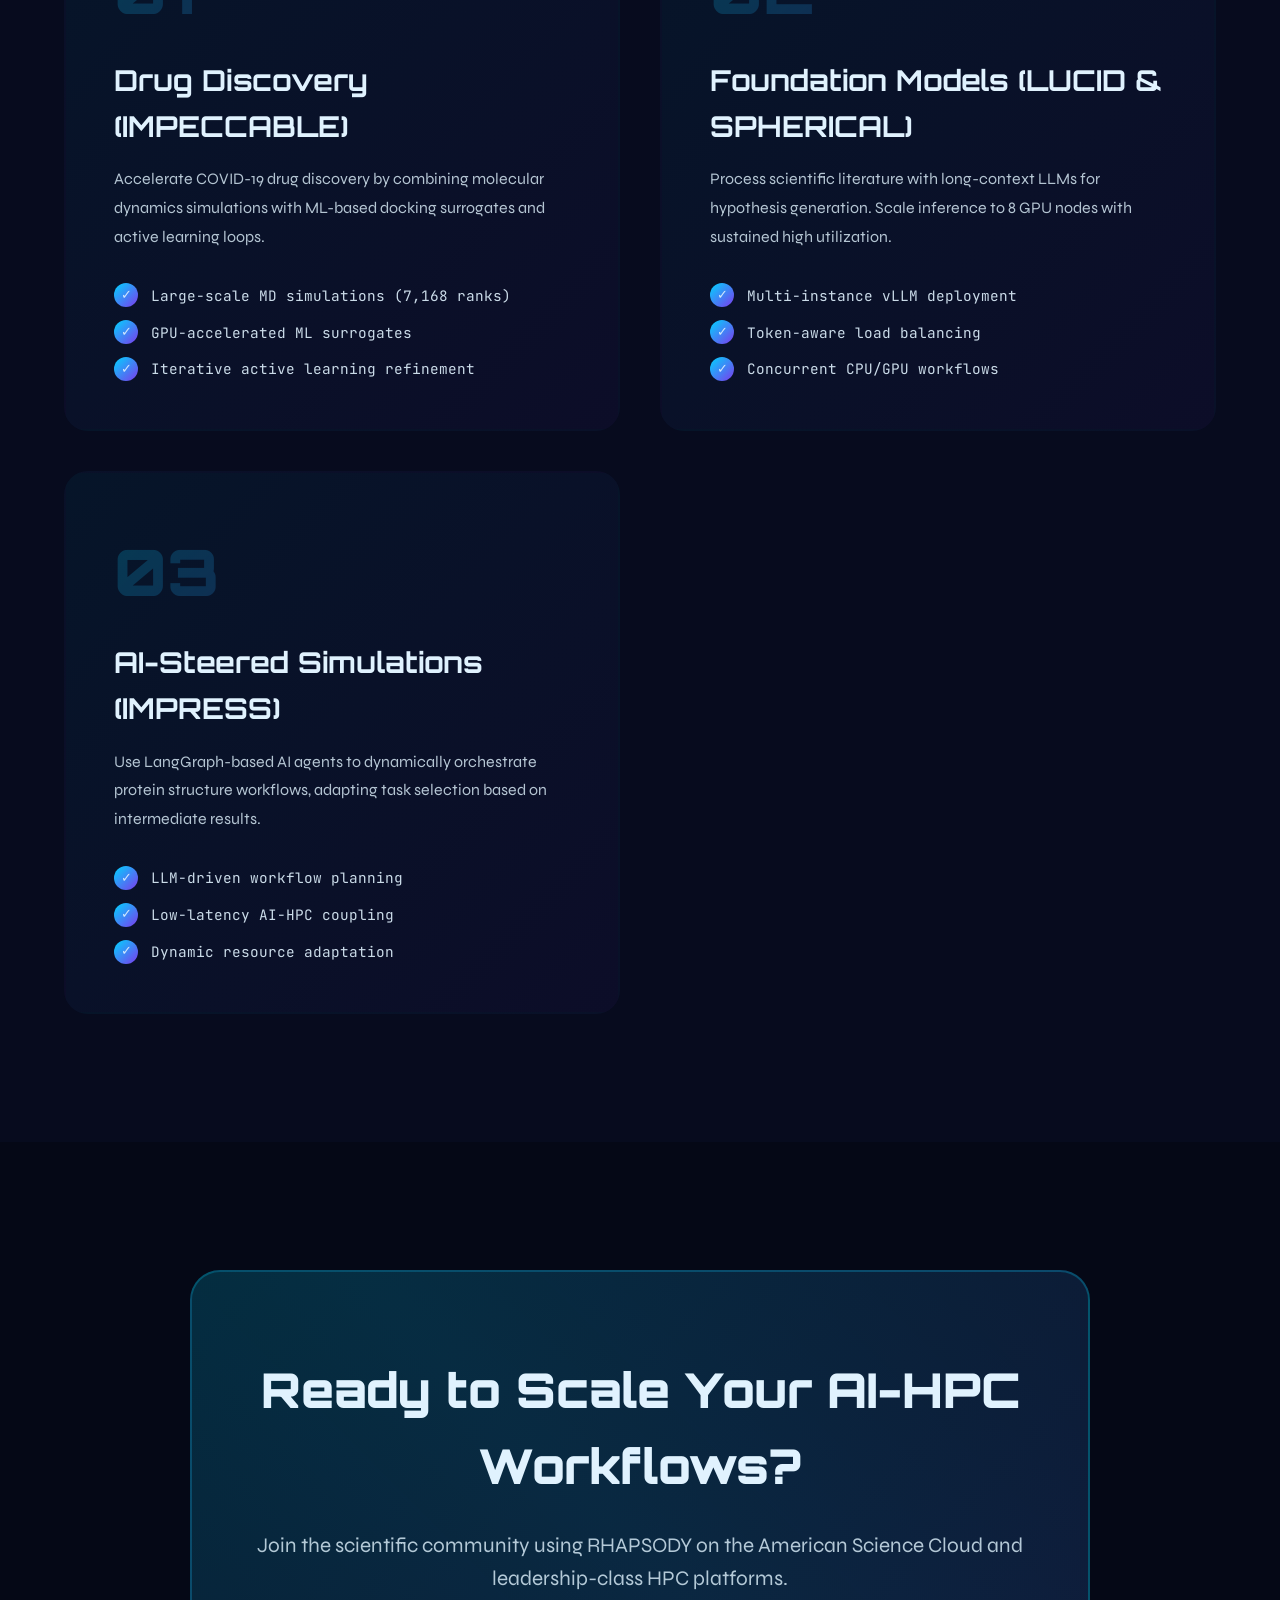
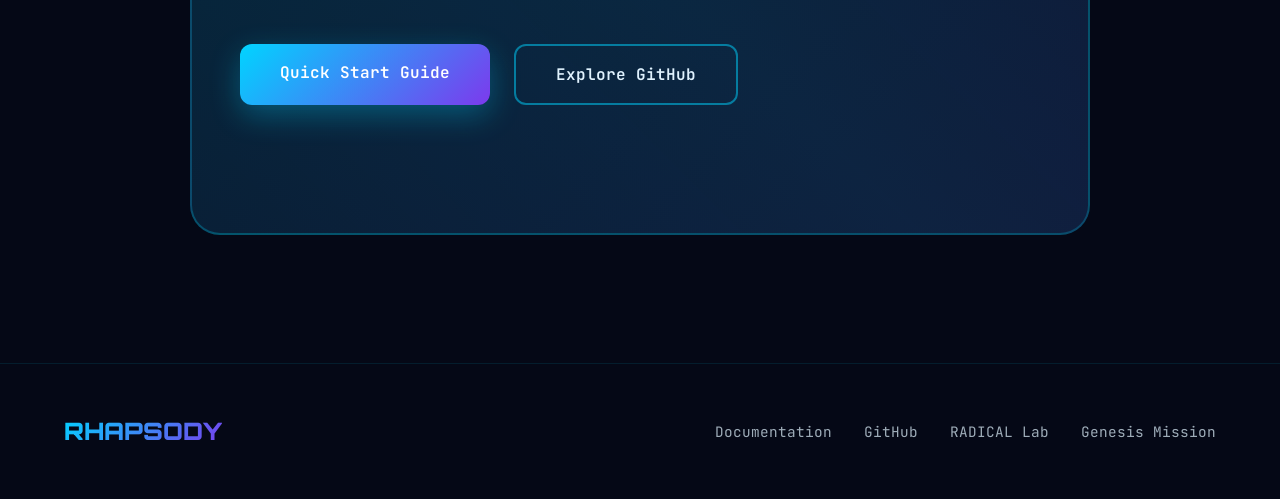
==== commit f7c0ea3d: "update code snippet" ====
--- a/docs/landing.html
+++ b/docs/landing.html
@@ -1,10 +1,13 @@
 <!DOCTYPE html>
 <html lang="en">
+
 <head>
     <meta charset="UTF-8">
     <meta name="viewport" content="width=device-width, initial-scale=1.0">
     <title>RHAPSODY - Hybrid AI-HPC Workflow Execution at Scale</title>
-    <link href="https://fonts.googleapis.com/css2?family=Orbitron:wght@700;900&family=JetBrains+Mono:wght@400;600&family=Syne:wght@400;600;700&display=swap" rel="stylesheet">
+    <link
+        href="https://fonts.googleapis.com/css2?family=Orbitron:wght@700;900&family=JetBrains+Mono:wght@400;600&family=Syne:wght@400;600;700&display=swap"
+        rel="stylesheet">
     <style>
         :root {
             --primary: #00d4ff;
@@ -48,7 +51,7 @@
             position: absolute;
             width: 200%;
             height: 200%;
-            background-image: 
+            background-image:
                 linear-gradient(rgba(0, 212, 255, 0.03) 1px, transparent 1px),
                 linear-gradient(90deg, rgba(0, 212, 255, 0.03) 1px, transparent 1px);
             background-size: 50px 50px;
@@ -56,8 +59,13 @@
         }
 
         @keyframes gridMove {
-            0% { transform: translate(0, 0); }
-            100% { transform: translate(50px, 50px); }
+            0% {
+                transform: translate(0, 0);
+            }
+
+            100% {
+                transform: translate(50px, 50px);
+            }
         }
 
         .orb {
@@ -96,9 +104,19 @@
         }
 
         @keyframes float {
-            0%, 100% { transform: translate(0, 0) scale(1); }
-            33% { transform: translate(100px, -50px) scale(1.1); }
-            66% { transform: translate(-50px, 100px) scale(0.9); }
+
+            0%,
+            100% {
+                transform: translate(0, 0) scale(1);
+            }
+
+            33% {
+                transform: translate(100px, -50px) scale(1.1);
+            }
+
+            66% {
+                transform: translate(-50px, 100px) scale(0.9);
+            }
         }
 
         /* Navigation */
@@ -118,8 +136,15 @@
         }
 
         @keyframes slideDown {
-            from { transform: translateY(-100px); opacity: 0; }
-            to { transform: translateY(0); opacity: 1; }
+            from {
+                transform: translateY(-100px);
+                opacity: 0;
+            }
+
+            to {
+                transform: translateY(0);
+                opacity: 1;
+            }
         }
 
         .logo {
@@ -188,8 +213,15 @@
         }
 
         @keyframes fadeInUp {
-            from { opacity: 0; transform: translateY(40px); }
-            to { opacity: 1; transform: translateY(0); }
+            from {
+                opacity: 0;
+                transform: translateY(40px);
+            }
+
+            to {
+                opacity: 1;
+                transform: translateY(0);
+            }
         }
 
         .hero-label {
@@ -206,8 +238,15 @@
         }
 
         @keyframes pulse {
-            0%, 100% { opacity: 1; }
-            50% { opacity: 0.6; }
+
+            0%,
+            100% {
+                opacity: 1;
+            }
+
+            50% {
+                opacity: 0.6;
+            }
         }
 
         h1 {
@@ -262,7 +301,7 @@
             left: -100%;
             width: 100%;
             height: 100%;
-            background: linear-gradient(90deg, transparent, rgba(255,255,255,0.3), transparent);
+            background: linear-gradient(90deg, transparent, rgba(255, 255, 255, 0.3), transparent);
             transition: left 0.5s ease;
         }
 
@@ -303,9 +342,17 @@
             animation: fadeInUp 1s ease-out both;
         }
 
-        .stat-item:nth-child(1) { animation-delay: 0.4s; }
-        .stat-item:nth-child(2) { animation-delay: 0.5s; }
-        .stat-item:nth-child(3) { animation-delay: 0.6s; }
+        .stat-item:nth-child(1) {
+            animation-delay: 0.4s;
+        }
+
+        .stat-item:nth-child(2) {
+            animation-delay: 0.5s;
+        }
+
+        .stat-item:nth-child(3) {
+            animation-delay: 0.6s;
+        }
 
         .stat-number {
             font-family: 'Orbitron', monospace;
@@ -348,9 +395,17 @@
             border-radius: 50%;
         }
 
-        .dot-red { background: #ff5f56; }
-        .dot-yellow { background: #ffbd2e; }
-        .dot-green { background: #27c93f; }
+        .dot-red {
+            background: #ff5f56;
+        }
+
+        .dot-yellow {
+            background: #ffbd2e;
+        }
+
+        .dot-green {
+            background: #27c93f;
+        }
 
         .code-content {
             font-family: 'JetBrains Mono', monospace;
@@ -363,23 +418,61 @@
             animation: typeLine 0.5s ease-out forwards;
         }
 
-        .code-line:nth-child(1) { animation-delay: 0.8s; }
-        .code-line:nth-child(2) { animation-delay: 1s; }
-        .code-line:nth-child(3) { animation-delay: 1.2s; }
-        .code-line:nth-child(4) { animation-delay: 1.4s; }
-        .code-line:nth-child(5) { animation-delay: 1.6s; }
-        .code-line:nth-child(6) { animation-delay: 1.8s; }
+        .code-line:nth-child(1) {
+            animation-delay: 0.8s;
+        }
+
+        .code-line:nth-child(2) {
+            animation-delay: 1s;
+        }
+
+        .code-line:nth-child(3) {
+            animation-delay: 1.2s;
+        }
+
+        .code-line:nth-child(4) {
+            animation-delay: 1.4s;
+        }
+
+        .code-line:nth-child(5) {
+            animation-delay: 1.6s;
+        }
+
+        .code-line:nth-child(6) {
+            animation-delay: 1.8s;
+        }
 
         @keyframes typeLine {
-            from { opacity: 0; transform: translateX(-10px); }
-            to { opacity: 1; transform: translateX(0); }
-        }
-
-        .keyword { color: #c792ea; }
-        .function { color: #82aaff; }
-        .string { color: #c3e88d; }
-        .comment { color: #697098; }
-        .number { color: #f78c6c; }
+            from {
+                opacity: 0;
+                transform: translateX(-10px);
+            }
+
+            to {
+                opacity: 1;
+                transform: translateX(0);
+            }
+        }
+
+        .keyword {
+            color: #c792ea;
+        }
+
+        .function {
+            color: #82aaff;
+        }
+
+        .string {
+            color: #c3e88d;
+        }
+
+        .comment {
+            color: #697098;
+        }
+
+        .number {
+            color: #f78c6c;
+        }
 
         /* Features Section */
         .features {
@@ -436,12 +529,29 @@
             animation: fadeInUp 1s ease-out both;
         }
 
-        .feature-card:nth-child(1) { animation-delay: 0.2s; }
-        .feature-card:nth-child(2) { animation-delay: 0.3s; }
-        .feature-card:nth-child(3) { animation-delay: 0.4s; }
-        .feature-card:nth-child(4) { animation-delay: 0.5s; }
-        .feature-card:nth-child(5) { animation-delay: 0.6s; }
-        .feature-card:nth-child(6) { animation-delay: 0.7s; }
+        .feature-card:nth-child(1) {
+            animation-delay: 0.2s;
+        }
+
+        .feature-card:nth-child(2) {
+            animation-delay: 0.3s;
+        }
+
+        .feature-card:nth-child(3) {
+            animation-delay: 0.4s;
+        }
+
+        .feature-card:nth-child(4) {
+            animation-delay: 0.5s;
+        }
+
+        .feature-card:nth-child(5) {
+            animation-delay: 0.6s;
+        }
+
+        .feature-card:nth-child(6) {
+            animation-delay: 0.7s;
+        }
 
         .feature-card::before {
             content: '';
@@ -478,12 +588,29 @@
             z-index: 1;
         }
 
-        .icon-1 { background: linear-gradient(135deg, #667eea, #764ba2); }
-        .icon-2 { background: linear-gradient(135deg, #f093fb, #f5576c); }
-        .icon-3 { background: linear-gradient(135deg, #4facfe, #00f2fe); }
-        .icon-4 { background: linear-gradient(135deg, #43e97b, #38f9d7); }
-        .icon-5 { background: linear-gradient(135deg, #fa709a, #fee140); }
-        .icon-6 { background: linear-gradient(135deg, #30cfd0, #330867); }
+        .icon-1 {
+            background: linear-gradient(135deg, #667eea, #764ba2);
+        }
+
+        .icon-2 {
+            background: linear-gradient(135deg, #f093fb, #f5576c);
+        }
+
+        .icon-3 {
+            background: linear-gradient(135deg, #4facfe, #00f2fe);
+        }
+
+        .icon-4 {
+            background: linear-gradient(135deg, #43e97b, #38f9d7);
+        }
+
+        .icon-5 {
+            background: linear-gradient(135deg, #fa709a, #fee140);
+        }
+
+        .icon-6 {
+            background: linear-gradient(135deg, #30cfd0, #330867);
+        }
 
         .feature-title {
             font-family: 'Orbitron', monospace;
@@ -553,9 +680,17 @@
             animation: fadeInUp 1s ease-out both;
         }
 
-        .use-case-card:nth-child(1) { animation-delay: 0.2s; }
-        .use-case-card:nth-child(2) { animation-delay: 0.3s; }
-        .use-case-card:nth-child(3) { animation-delay: 0.4s; }
+        .use-case-card:nth-child(1) {
+            animation-delay: 0.2s;
+        }
+
+        .use-case-card:nth-child(2) {
+            animation-delay: 0.3s;
+        }
+
+        .use-case-card:nth-child(3) {
+            animation-delay: 0.4s;
+        }
 
         .use-case-card::before {
             content: '';
@@ -661,8 +796,15 @@
         }
 
         @keyframes shine {
-            0%, 100% { transform: translateX(-100%) translateY(-100%) rotate(45deg); }
-            50% { transform: translateX(100%) translateY(100%) rotate(45deg); }
+
+            0%,
+            100% {
+                transform: translateX(-100%) translateY(-100%) rotate(45deg);
+            }
+
+            50% {
+                transform: translateX(100%) translateY(100%) rotate(45deg);
+            }
         }
 
         .cta-title {
@@ -759,8 +901,23 @@
                 text-align: center;
             }
         }
+
+        .code-line {
+            opacity: 0;
+            animation: typeLine 0.5s ease-out forwards;
+            padding-left: 0;
+        }
+
+        .code-line.indent-1 {
+            padding-left: 2rem;
+        }
+
+        .code-line.indent-2 {
+            padding-left: 4rem;
+        }
     </style>
 </head>
+
 <body>
     <!-- Animated Background -->
     <div class="bg-animation">
@@ -788,11 +945,15 @@
                 <span class="hero-label">⚡ Multi-Runtime AI-HPC Middleware</span>
                 <h1>Execute Hybrid AI-HPC Workflows at Scale</h1>
                 <p class="hero-subtitle">
-                    High-performance runtime system enabling concurrent execution of heterogeneous AI-HPC workloads across leadership-class platforms. Combine simulations, inference, and training in a single allocation.
+                    High-performance runtime system enabling concurrent execution of heterogeneous AI-HPC workloads
+                    across leadership-class platforms. Combine simulations, inference, and training in a single
+                    allocation.
                 </p>
                 <div class="cta-buttons">
-                    <a href="https://radical-cybertools.github.io/rhapsody/getting-started/installation/" class="btn btn-primary">Get Started</a>
-                    <a href="https://github.com/radical-cybertools/rhapsody" class="btn btn-secondary">View on GitHub</a>
+                    <a href="https://radical-cybertools.github.io/rhapsody/getting-started/installation/"
+                        class="btn btn-primary">Get Started</a>
+                    <a href="https://github.com/radical-cybertools/rhapsody" class="btn btn-secondary">View on
+                        GitHub</a>
                 </div>
                 <div class="stats">
                     <div class="stat-item">
@@ -817,15 +978,28 @@
                         <div class="dot dot-green"></div>
                     </div>
                     <div class="code-content">
-                        <div class="code-line"><span class="keyword">from</span> rhapsody <span class="keyword">import</span> Session</div>
+                        <div class="code-line"><span class="keyword">from</span> rhapsody <span
+                                class="keyword">import</span> Session, AITask, ComputeTask</div>
                         <div class="code-line"></div>
-                        <div class="code-line"><span class="comment"># Initialize RHAPSODY session</span></div>
-                        <div class="code-line">session = <span class="function">Session</span>(backend=<span class="string">"dragon"</span>)</div>
+                        <div class="code-line"><span class="comment"># Define heterogeneous AI-HPC tasks</span></div>
+                        <div class="code-line">tasks = [</div>
+                        <div class="code-line indent-1"><span class="function">AITask</span>(</div>
+                        <div class="code-line indent-2">prompt=<span class="string">'What is the capital of
+                                France?'</span>,</div>
+                        <div class="code-line indent-2">backend=inference_backend.name</div>
+                        <div class="code-line indent-1">),</div>
+                        <div class="code-line indent-1"><span class="function">ComputeTask</span>(</div>
+                        <div class="code-line indent-2">executable=<span class="string">'/usr/bin/echo'</span>,</div>
+                        <div class="code-line indent-2">arguments=[<span class="string">'Hello from Dragon!'</span>],
+                        </div>
+                        <div class="code-line indent-2">backend=execution_backend.name</div>
+                        <div class="code-line indent-1">)</div>
+                        <div class="code-line">]</div>
                         <div class="code-line"></div>
-                        <div class="code-line"><span class="comment"># Submit heterogeneous AI-HPC tasks</span></div>
-                        <div class="code-line">simulation = session.<span class="function">submit_mpi</span>(ranks=<span class="number">256</span>)</div>
-                        <div class="code-line">inference = session.<span class="function">launch_service</span>(<span class="string">"vllm"</span>)</div>
-                        <div class="code-line">results = session.<span class="function">submit_batch</span>(tasks=<span class="number">10000</span>)</div>
+                        <div class="code-line"><span class="comment"># Initialize and execute</span></div>
+                        <div class="code-line">session = <span class="function">Session</span>([execution_backend,
+                            inference_backend])</div>
+                        <div class="code-line">results = session.<span class="function">submit</span>(tasks)</div>
                     </div>
                 </div>
             </div>
@@ -838,7 +1012,8 @@
             <div class="section-label">Capabilities</div>
             <h2 class="section-title">Built for Hybrid AI-HPC at Scale</h2>
             <p class="section-description">
-                RHAPSODY composes existing runtime systems through uniform abstractions, enabling concurrent execution of simulations, inference services, and tightly coupled AI-HPC tasks.
+                RHAPSODY composes existing runtime systems through uniform abstractions, enabling concurrent execution
+                of simulations, inference services, and tightly coupled AI-HPC tasks.
             </p>
         </div>
         <div class="features-grid">
@@ -846,7 +1021,8 @@
                 <div class="feature-icon icon-1">🚀</div>
                 <h3 class="feature-title">High-Throughput Execution</h3>
                 <p class="feature-description">
-                    Execute thousands of fine-grained tasks per second with minimal overhead. Near-linear scaling demonstrated up to 1,024 nodes on leadership-class systems.
+                    Execute thousands of fine-grained tasks per second with minimal overhead. Near-linear scaling
+                    demonstrated up to 1,024 nodes on leadership-class systems.
                 </p>
                 <div class="feature-metrics">
                     <div class="metric">
@@ -864,7 +1040,8 @@
                 <div class="feature-icon icon-2">🔄</div>
                 <h3 class="feature-title">Heterogeneous Workloads</h3>
                 <p class="feature-description">
-                    Concurrently execute MPI simulations, GPU kernels, CPU analytics, and Python functions. Sustain up to 22 distinct task types without artificial phase separation.
+                    Concurrently execute MPI simulations, GPU kernels, CPU analytics, and Python functions. Sustain up
+                    to 22 distinct task types without artificial phase separation.
                 </p>
                 <div class="feature-metrics">
                     <div class="metric">
@@ -882,7 +1059,8 @@
                 <div class="feature-icon icon-3">🧠</div>
                 <h3 class="feature-title">Inference at Scale</h3>
                 <p class="feature-description">
-                    Deploy persistent vLLM services with intelligent request routing. Process 350K+ tokens/second with balanced load distribution across multi-node inference clusters.
+                    Deploy persistent vLLM services with intelligent request routing. Process 350K+ tokens/second with
+                    balanced load distribution across multi-node inference clusters.
                 </p>
                 <div class="feature-metrics">
                     <div class="metric">
@@ -900,7 +1078,8 @@
                 <div class="feature-icon icon-4">⚡</div>
                 <h3 class="feature-title">Tightly Coupled AI-HPC</h3>
                 <p class="feature-description">
-                    Low-latency data exchange between simulations and AI components via SmartRedis. Memory-based coupling achieves 50% faster execution than filesystem methods.
+                    Low-latency data exchange between simulations and AI components via SmartRedis. Memory-based
+                    coupling achieves 50% faster execution than filesystem methods.
                 </p>
                 <div class="feature-metrics">
                     <div class="metric">
@@ -918,7 +1097,8 @@
                 <div class="feature-icon icon-5">🤖</div>
                 <h3 class="feature-title">Agentic Workflows</h3>
                 <p class="feature-description">
-                    Support LLM-driven decision making with Flowgentic integration. Maintain bounded lag between agent decisions and HPC task execution at scale.
+                    Support LLM-driven decision making with Flowgentic integration. Maintain bounded lag between agent
+                    decisions and HPC task execution at scale.
                 </p>
                 <div class="feature-metrics">
                     <div class="metric">
@@ -936,7 +1116,8 @@
                 <div class="feature-icon icon-6">🔧</div>
                 <h3 class="feature-title">Multi-Runtime Integration</h3>
                 <p class="feature-description">
-                    Compose Dragon, Flux, RADICAL-Pilot, vLLM, and DeepSpeed through uniform APIs. Deploy without platform-specific customization on Frontier, Perlmutter, and more.
+                    Compose Dragon, Flux, RADICAL-Pilot, vLLM, and DeepSpeed through uniform APIs. Deploy without
+                    platform-specific customization on Frontier, Perlmutter, and more.
                 </p>
                 <div class="feature-metrics">
                     <div class="metric">
@@ -958,7 +1139,8 @@
             <div class="section-label">Applications</div>
             <h2 class="section-title">Real-World Scientific Impact</h2>
             <p class="section-description">
-                Powering cutting-edge research across drug discovery, foundation models, and AI-driven simulation campaigns on the American Science Cloud.
+                Powering cutting-edge research across drug discovery, foundation models, and AI-driven simulation
+                campaigns on the American Science Cloud.
             </p>
         </div>
         <div class="use-cases-grid">
@@ -966,7 +1148,8 @@
                 <div class="use-case-number">01</div>
                 <h3 class="use-case-title">Drug Discovery (IMPECCABLE)</h3>
                 <p class="use-case-description">
-                    Accelerate COVID-19 drug discovery by combining molecular dynamics simulations with ML-based docking surrogates and active learning loops.
+                    Accelerate COVID-19 drug discovery by combining molecular dynamics simulations with ML-based docking
+                    surrogates and active learning loops.
                 </p>
                 <div class="use-case-highlights">
                     <div class="highlight-item">
@@ -988,7 +1171,8 @@
                 <div class="use-case-number">02</div>
                 <h3 class="use-case-title">Foundation Models (LUCID & SPHERICAL)</h3>
                 <p class="use-case-description">
-                    Process scientific literature with long-context LLMs for hypothesis generation. Scale inference to 8 GPU nodes with sustained high utilization.
+                    Process scientific literature with long-context LLMs for hypothesis generation. Scale inference to 8
+                    GPU nodes with sustained high utilization.
                 </p>
                 <div class="use-case-highlights">
                     <div class="highlight-item">
@@ -1010,7 +1194,8 @@
                 <div class="use-case-number">03</div>
                 <h3 class="use-case-title">AI-Steered Simulations (IMPRESS)</h3>
                 <p class="use-case-description">
-                    Use LangGraph-based AI agents to dynamically orchestrate protein structure workflows, adapting task selection based on intermediate results.
+                    Use LangGraph-based AI agents to dynamically orchestrate protein structure workflows, adapting task
+                    selection based on intermediate results.
                 </p>
                 <div class="use-case-highlights">
                     <div class="highlight-item">
@@ -1035,10 +1220,12 @@
         <div class="cta-content">
             <h2 class="cta-title">Ready to Scale Your AI-HPC Workflows?</h2>
             <p class="cta-description">
-                Join the scientific community using RHAPSODY on the American Science Cloud and leadership-class HPC platforms.
+                Join the scientific community using RHAPSODY on the American Science Cloud and leadership-class HPC
+                platforms.
             </p>
             <div class="cta-buttons">
-                <a href="https://radical-cybertools.github.io/rhapsody/getting-started/quick-start/" class="btn btn-primary">Quick Start Guide</a>
+                <a href="https://radical-cybertools.github.io/rhapsody/getting-started/quick-start/"
+                    class="btn btn-primary">Quick Start Guide</a>
                 <a href="https://github.com/radical-cybertools/rhapsody" class="btn btn-secondary">Explore GitHub</a>
             </div>
         </div>
@@ -1057,4 +1244,5 @@
         </div>
     </footer>
 </body>
-</html>
+
+</html>
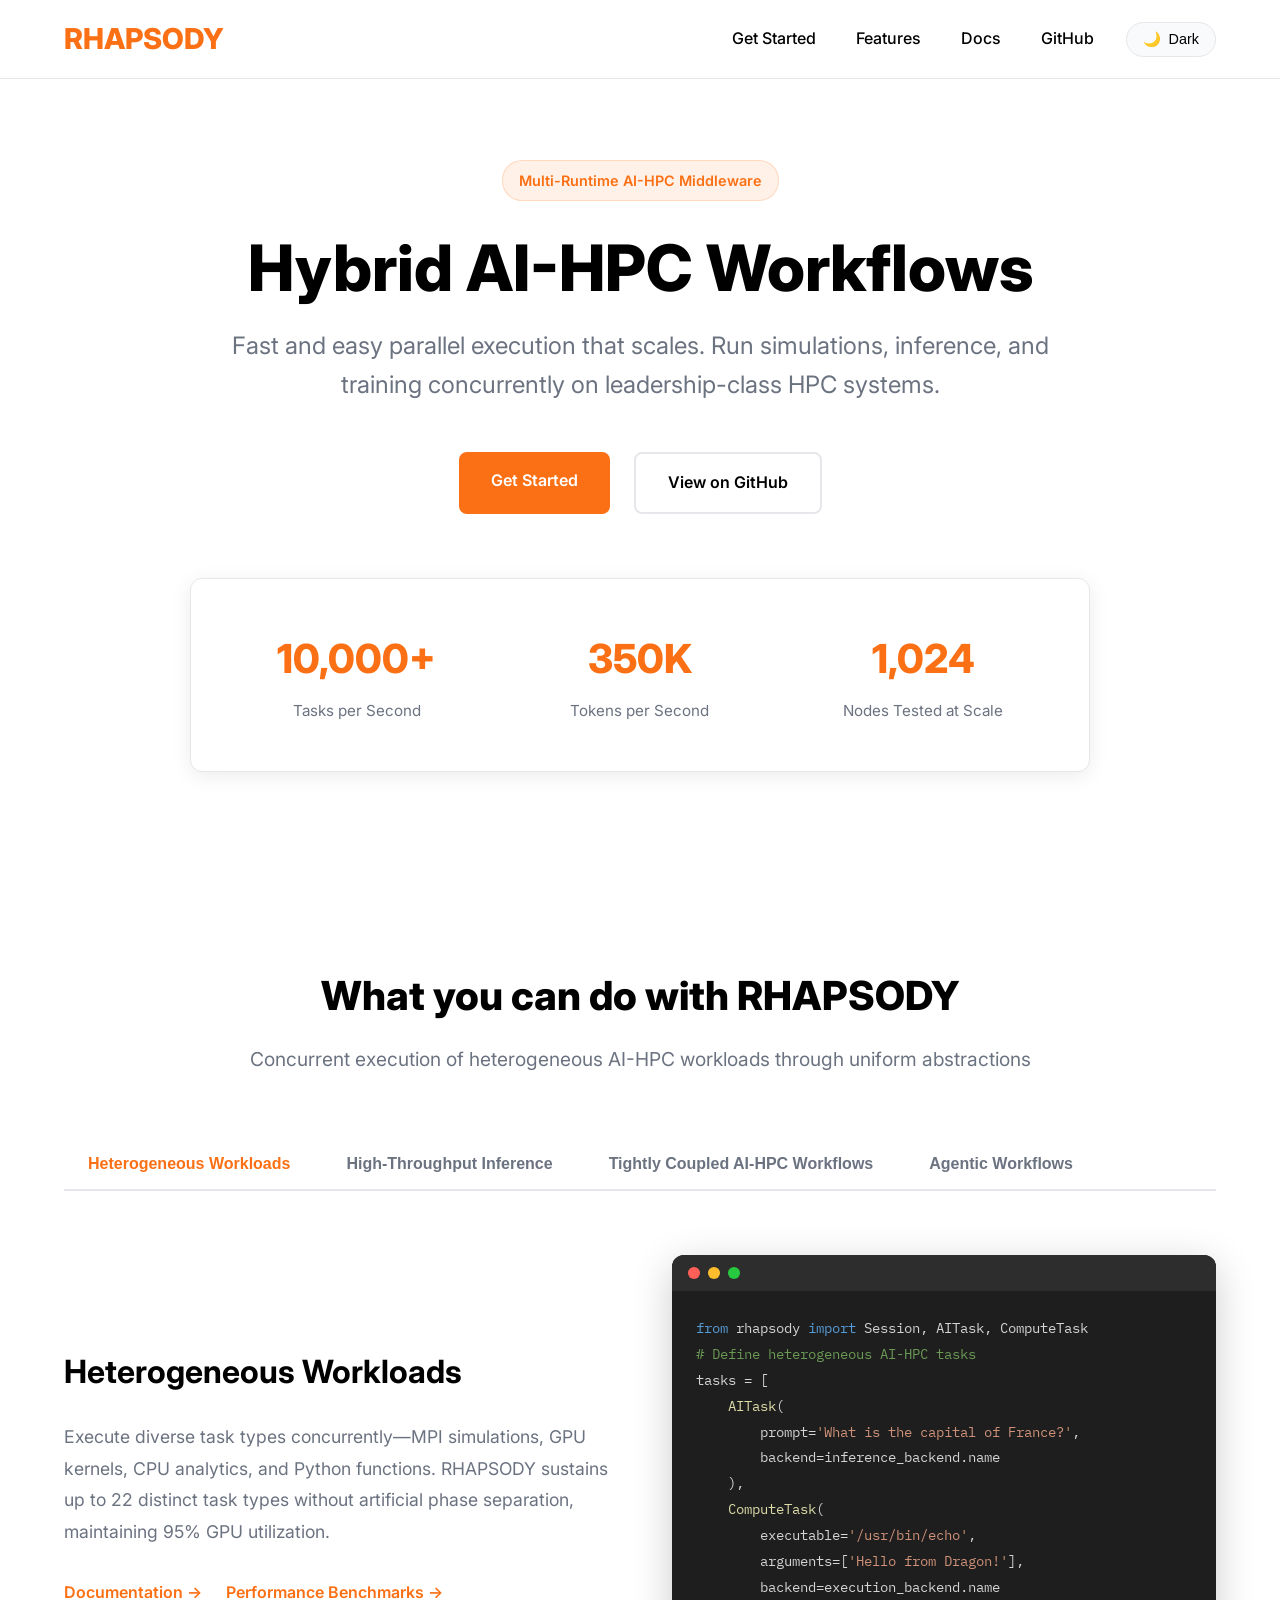
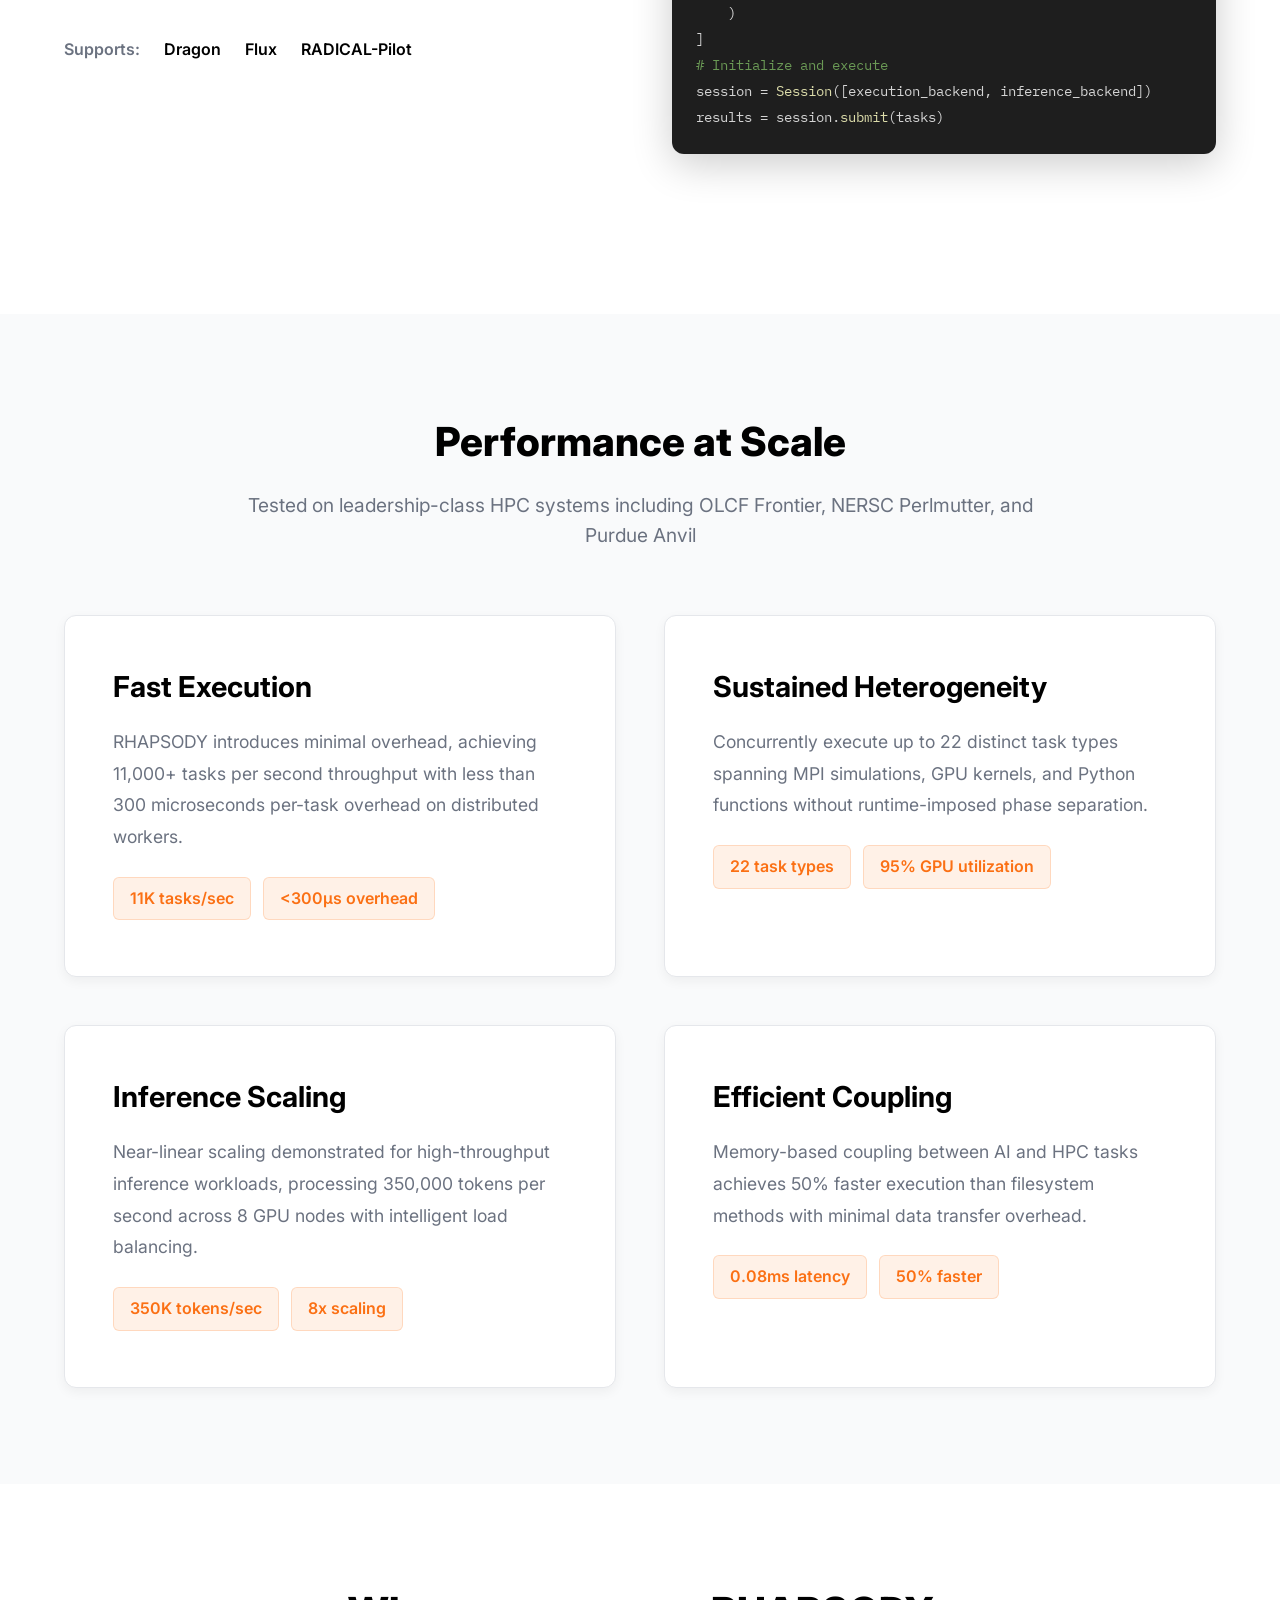
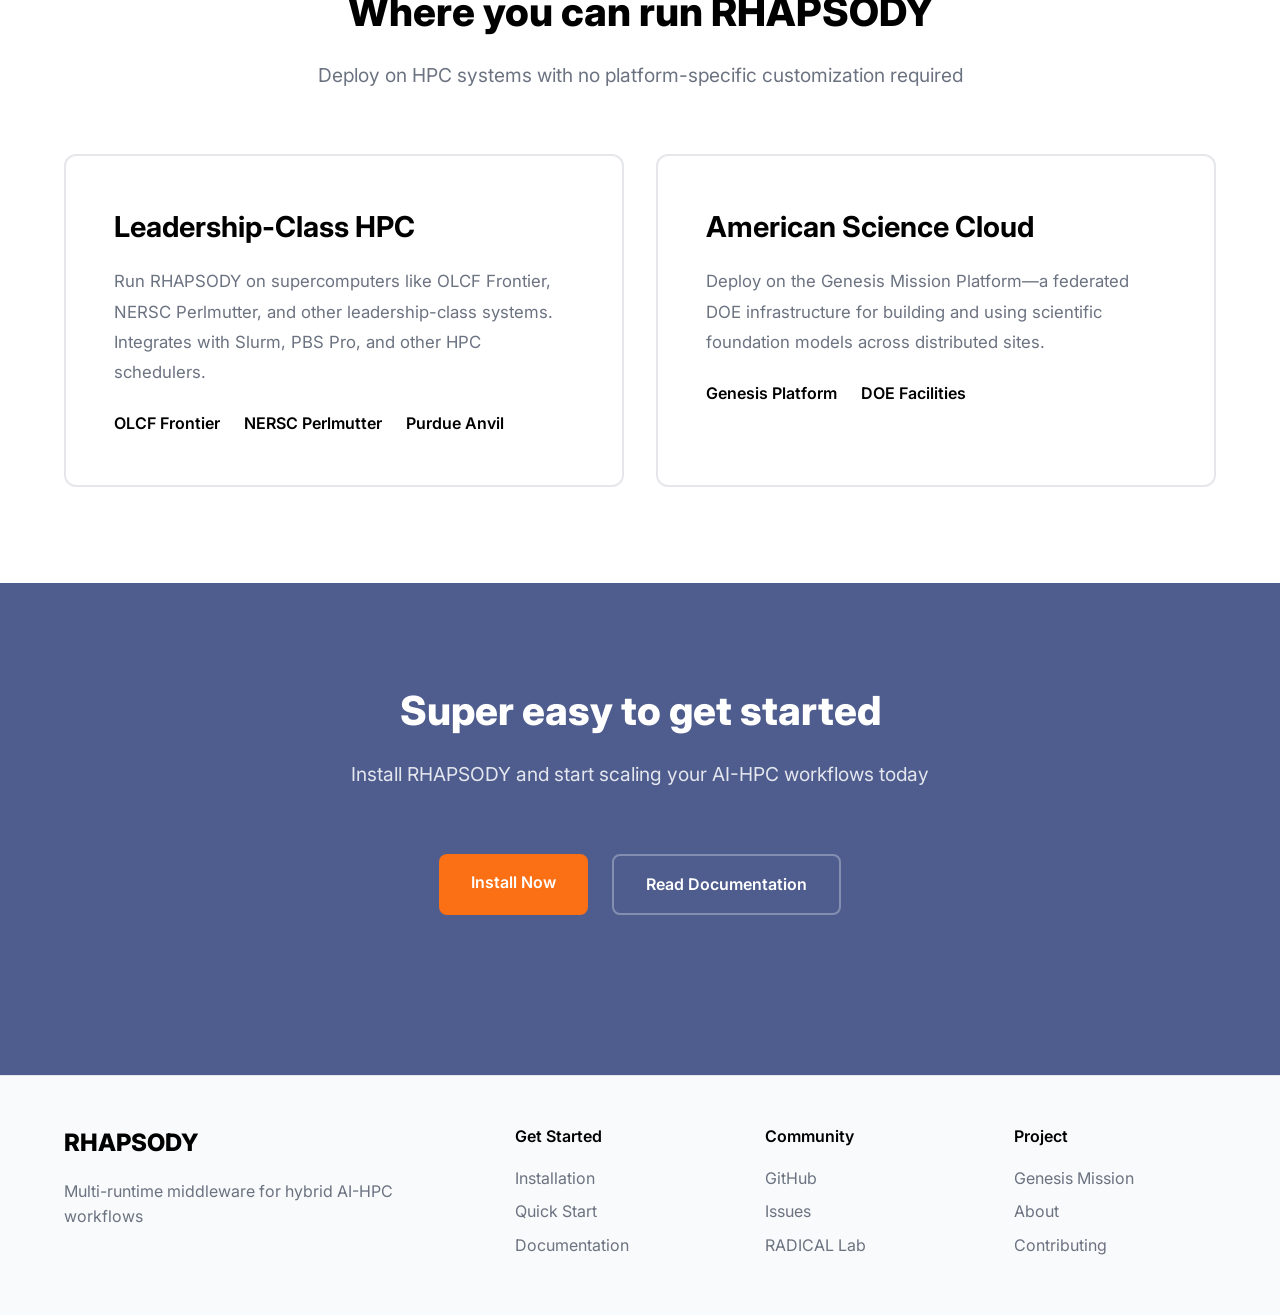
==== commit 379fb201: "refine interface" ====
--- a/docs/landing.html
+++ b/docs/landing.html
@@ -4,21 +4,39 @@
 <head>
     <meta charset="UTF-8">
     <meta name="viewport" content="width=device-width, initial-scale=1.0">
-    <title>RHAPSODY - Hybrid AI-HPC Workflow Execution at Scale</title>
+    <title>RHAPSODY | Hybrid AI-HPC Workflow Execution</title>
     <link
-        href="https://fonts.googleapis.com/css2?family=Orbitron:wght@700;900&family=JetBrains+Mono:wght@400;600&family=Syne:wght@400;600;700&display=swap"
+        href="https://fonts.googleapis.com/css2?family=Inter:wght@400;500;600;700;800&family=IBM+Plex+Mono:wght@400;500;600&display=swap"
         rel="stylesheet">
     <style>
         :root {
-            --primary: #00d4ff;
-            --secondary: #7c3aed;
-            --accent: #f59e0b;
-            --dark: #0a0e27;
-            --darker: #050816;
-            --light: #e0f2fe;
-            --gradient-1: linear-gradient(135deg, #667eea 0%, #764ba2 100%);
-            --gradient-2: linear-gradient(135deg, #f093fb 0%, #f5576c 100%);
-            --gradient-3: linear-gradient(135deg, #4facfe 0%, #00f2fe 100%);
+            /* Dask Light Theme Colors */
+            --primary: #fb7014;
+            --primary-dark: #fb7014;
+            --secondary: #4F5D8E;
+            --accent: #C13C5C;
+            --dark: #010016;
+            --light: #FFFFFF;
+            --background: #FFFFFF;
+            --surface: #F9FAFB;
+            --text: #000000;
+            --text-light: #6B7280;
+            --border: #E5E7EB;
+        }
+
+        [data-theme="dark"] {
+            /* Dask Dark Theme Colors */
+            --primary: #fb7014;
+            --primary-dark: #fb7014;
+            --secondary: #6B7CA8;
+            --accent: #E05472;
+            --dark: #ffffff;
+            --light: #1E1E1E;
+            --background: #1E1E1E;
+            --surface: #080018;
+            --text: #ffffff;
+            --text-light: #9CA3AF;
+            --border: #374151;
         }
 
         * {
@@ -28,95 +46,11 @@
         }
 
         body {
-            font-family: 'Syne', sans-serif;
-            background: var(--darker);
-            color: var(--light);
-            overflow-x: hidden;
+            font-family: 'Inter', sans-serif;
+            background: var(--background);
+            color: var(--text);
             line-height: 1.6;
-        }
-
-        /* Animated Background */
-        .bg-animation {
-            position: fixed;
-            top: 0;
-            left: 0;
-            width: 100%;
-            height: 100%;
-            z-index: -1;
-            background: var(--darker);
-            overflow: hidden;
-        }
-
-        .grid-overlay {
-            position: absolute;
-            width: 200%;
-            height: 200%;
-            background-image:
-                linear-gradient(rgba(0, 212, 255, 0.03) 1px, transparent 1px),
-                linear-gradient(90deg, rgba(0, 212, 255, 0.03) 1px, transparent 1px);
-            background-size: 50px 50px;
-            animation: gridMove 20s linear infinite;
-        }
-
-        @keyframes gridMove {
-            0% {
-                transform: translate(0, 0);
-            }
-
-            100% {
-                transform: translate(50px, 50px);
-            }
-        }
-
-        .orb {
-            position: absolute;
-            border-radius: 50%;
-            filter: blur(80px);
-            opacity: 0.3;
-            animation: float 20s ease-in-out infinite;
-        }
-
-        .orb-1 {
-            width: 500px;
-            height: 500px;
-            background: var(--primary);
-            top: -250px;
-            right: -250px;
-            animation-delay: 0s;
-        }
-
-        .orb-2 {
-            width: 400px;
-            height: 400px;
-            background: var(--secondary);
-            bottom: -200px;
-            left: -200px;
-            animation-delay: 7s;
-        }
-
-        .orb-3 {
-            width: 350px;
-            height: 350px;
-            background: var(--accent);
-            top: 50%;
-            left: 50%;
-            animation-delay: 3s;
-        }
-
-        @keyframes float {
-
-            0%,
-            100% {
-                transform: translate(0, 0) scale(1);
-            }
-
-            33% {
-                transform: translate(100px, -50px) scale(1.1);
-            }
-
-            66% {
-                transform: translate(-50px, 100px) scale(0.9);
-            }
+            transition: background-color 0.3s ease, color 0.3s ease;
         }
 
         /* Navigation */
@@ -124,744 +58,566 @@
             position: fixed;
             top: 0;
             width: 100%;
-            padding: 1.5rem 5%;
-            display: flex;
-            justify-content: space-between;
-            align-items: center;
+            background: var(--background);
+            border-bottom: 1px solid var(--border);
             z-index: 1000;
-            backdrop-filter: blur(10px);
-            background: rgba(10, 14, 39, 0.8);
-            border-bottom: 1px solid rgba(0, 212, 255, 0.1);
-            animation: slideDown 0.8s ease-out;
-        }
-
-        @keyframes slideDown {
-            from {
-                transform: translateY(-100px);
-                opacity: 0;
-            }
-
-            to {
-                transform: translateY(0);
-                opacity: 1;
-            }
-        }
-
-        .logo {
-            font-family: 'Orbitron', monospace;
-            font-size: 1.8rem;
-            font-weight: 900;
-            background: linear-gradient(135deg, var(--primary), var(--secondary));
-            -webkit-background-clip: text;
-            -webkit-text-fill-color: transparent;
-            background-clip: text;
-            letter-spacing: 2px;
-        }
-
-        .nav-links {
-            display: flex;
-            gap: 2.5rem;
-            list-style: none;
-        }
-
-        .nav-links a {
-            color: var(--light);
-            text-decoration: none;
-            font-weight: 600;
+            padding: 1rem 5%;
+            transition: background-color 0.3s ease;
+        }
+
+        .theme-toggle {
+            background: var(--surface);
+            border: 1px solid var(--border);
+            border-radius: 20px;
+            padding: 0.5rem 1rem;
+            cursor: pointer;
+            font-size: 0.9rem;
+            color: var(--text);
             transition: all 0.3s ease;
-            position: relative;
-            font-family: 'JetBrains Mono', monospace;
-            font-size: 0.9rem;
-        }
-
-        .nav-links a::after {
-            content: '';
-            position: absolute;
-            bottom: -5px;
-            left: 0;
-            width: 0;
-            height: 2px;
-            background: var(--primary);
-            transition: width 0.3s ease;
-        }
-
-        .nav-links a:hover::after {
-            width: 100%;
-        }
-
-        /* Hero Section */
-        .hero {
-            min-height: 100vh;
             display: flex;
             align-items: center;
-            justify-content: center;
-            padding: 8rem 5% 4rem;
-            position: relative;
-        }
-
-        .hero-content {
-            max-width: 1400px;
-            width: 100%;
-            display: grid;
-            grid-template-columns: 1fr 1fr;
-            gap: 4rem;
-            align-items: center;
-        }
-
-        .hero-text {
-            animation: fadeInUp 1s ease-out 0.3s both;
-        }
-
-        @keyframes fadeInUp {
-            from {
-                opacity: 0;
-                transform: translateY(40px);
-            }
-
-            to {
-                opacity: 1;
-                transform: translateY(0);
-            }
-        }
-
-        .hero-label {
-            display: inline-block;
-            padding: 0.5rem 1rem;
-            background: rgba(0, 212, 255, 0.1);
-            border: 1px solid rgba(0, 212, 255, 0.3);
-            border-radius: 20px;
-            font-family: 'JetBrains Mono', monospace;
-            font-size: 0.85rem;
-            color: var(--primary);
-            margin-bottom: 1.5rem;
-            animation: pulse 2s ease-in-out infinite;
-        }
-
-        @keyframes pulse {
-
-            0%,
-            100% {
-                opacity: 1;
-            }
-
-            50% {
-                opacity: 0.6;
-            }
-        }
-
-        h1 {
-            font-family: 'Orbitron', monospace;
-            font-size: 4.5rem;
-            font-weight: 900;
-            line-height: 1.1;
-            margin-bottom: 1.5rem;
-            background: linear-gradient(135deg, #fff, var(--primary), var(--secondary));
-            -webkit-background-clip: text;
-            -webkit-text-fill-color: transparent;
-            background-clip: text;
-        }
-
-        .hero-subtitle {
-            font-size: 1.4rem;
-            color: rgba(224, 242, 254, 0.8);
-            margin-bottom: 2rem;
-            line-height: 1.6;
-        }
-
-        .cta-buttons {
-            display: flex;
-            gap: 1.5rem;
-            margin-bottom: 3rem;
-        }
-
-        .btn {
-            padding: 1rem 2.5rem;
-            border-radius: 12px;
-            font-weight: 600;
-            text-decoration: none;
-            transition: all 0.3s ease;
-            font-family: 'JetBrains Mono', monospace;
-            cursor: pointer;
-            border: none;
-            font-size: 1rem;
-            position: relative;
-            overflow: hidden;
-        }
-
-        .btn-primary {
-            background: linear-gradient(135deg, var(--primary), var(--secondary));
-            color: white;
-            box-shadow: 0 10px 30px rgba(0, 212, 255, 0.3);
-        }
-
-        .btn-primary::before {
-            content: '';
-            position: absolute;
-            top: 0;
-            left: -100%;
-            width: 100%;
-            height: 100%;
-            background: linear-gradient(90deg, transparent, rgba(255, 255, 255, 0.3), transparent);
-            transition: left 0.5s ease;
-        }
-
-        .btn-primary:hover::before {
-            left: 100%;
-        }
-
-        .btn-primary:hover {
-            transform: translateY(-2px);
-            box-shadow: 0 15px 40px rgba(0, 212, 255, 0.5);
-        }
-
-        .btn-secondary {
-            background: transparent;
-            color: var(--light);
-            border: 2px solid rgba(0, 212, 255, 0.5);
-        }
-
-        .btn-secondary:hover {
-            background: rgba(0, 212, 255, 0.1);
+            gap: 0.5rem;
+        }
+
+        .theme-toggle:hover {
             border-color: var(--primary);
-            transform: translateY(-2px);
-        }
-
-        /* Stats */
-        .stats {
-            display: grid;
-            grid-template-columns: repeat(3, 1fr);
-            gap: 2rem;
-        }
-
-        .stat-item {
-            text-align: center;
-            padding: 1.5rem;
-            background: rgba(0, 212, 255, 0.05);
-            border-radius: 12px;
-            border: 1px solid rgba(0, 212, 255, 0.1);
-            animation: fadeInUp 1s ease-out both;
-        }
-
-        .stat-item:nth-child(1) {
-            animation-delay: 0.4s;
-        }
-
-        .stat-item:nth-child(2) {
-            animation-delay: 0.5s;
-        }
-
-        .stat-item:nth-child(3) {
-            animation-delay: 0.6s;
-        }
-
-        .stat-number {
-            font-family: 'Orbitron', monospace;
-            font-size: 2.5rem;
-            font-weight: 900;
-            color: var(--primary);
-            margin-bottom: 0.5rem;
-        }
-
-        .stat-label {
-            font-size: 0.9rem;
-            color: rgba(224, 242, 254, 0.7);
-            font-family: 'JetBrains Mono', monospace;
-        }
-
-        /* Hero Visual */
-        .hero-visual {
-            position: relative;
-            animation: fadeInUp 1s ease-out 0.5s both;
-        }
-
-        .code-window {
-            background: rgba(10, 14, 39, 0.9);
-            border-radius: 16px;
-            border: 1px solid rgba(0, 212, 255, 0.2);
-            padding: 1.5rem;
-            box-shadow: 0 20px 60px rgba(0, 0, 0, 0.5);
-            backdrop-filter: blur(10px);
-        }
-
-        .window-header {
-            display: flex;
-            gap: 0.5rem;
-            margin-bottom: 1rem;
-        }
-
-        .dot {
-            width: 12px;
-            height: 12px;
-            border-radius: 50%;
-        }
-
-        .dot-red {
-            background: #ff5f56;
-        }
-
-        .dot-yellow {
-            background: #ffbd2e;
-        }
-
-        .dot-green {
-            background: #27c93f;
-        }
-
-        .code-content {
-            font-family: 'JetBrains Mono', monospace;
-            font-size: 0.9rem;
-            line-height: 1.8;
-        }
-
-        .code-line {
-            opacity: 0;
-            animation: typeLine 0.5s ease-out forwards;
-        }
-
-        .code-line:nth-child(1) {
-            animation-delay: 0.8s;
-        }
-
-        .code-line:nth-child(2) {
-            animation-delay: 1s;
-        }
-
-        .code-line:nth-child(3) {
-            animation-delay: 1.2s;
-        }
-
-        .code-line:nth-child(4) {
-            animation-delay: 1.4s;
-        }
-
-        .code-line:nth-child(5) {
-            animation-delay: 1.6s;
-        }
-
-        .code-line:nth-child(6) {
-            animation-delay: 1.8s;
-        }
-
-        @keyframes typeLine {
-            from {
-                opacity: 0;
-                transform: translateX(-10px);
-            }
-
-            to {
-                opacity: 1;
-                transform: translateX(0);
-            }
-        }
-
-        .keyword {
-            color: #c792ea;
-        }
-
-        .function {
-            color: #82aaff;
-        }
-
-        .string {
-            color: #c3e88d;
-        }
-
-        .comment {
-            color: #697098;
-        }
-
-        .number {
-            color: #f78c6c;
-        }
-
-        /* Features Section */
-        .features {
-            padding: 8rem 5%;
-            position: relative;
-        }
-
-        .section-header {
-            text-align: center;
-            max-width: 800px;
-            margin: 0 auto 5rem;
-            animation: fadeInUp 1s ease-out both;
-        }
-
-        .section-label {
-            font-family: 'JetBrains Mono', monospace;
-            font-size: 0.9rem;
-            color: var(--primary);
-            text-transform: uppercase;
-            letter-spacing: 3px;
-            margin-bottom: 1rem;
-        }
-
-        .section-title {
-            font-family: 'Orbitron', monospace;
-            font-size: 3rem;
-            font-weight: 900;
-            margin-bottom: 1.5rem;
-        }
-
-        .section-description {
-            font-size: 1.2rem;
-            color: rgba(224, 242, 254, 0.7);
-            line-height: 1.8;
-        }
-
-        .features-grid {
-            display: grid;
-            grid-template-columns: repeat(auto-fit, minmax(350px, 1fr));
-            gap: 2rem;
-            max-width: 1400px;
-            margin: 0 auto;
-        }
-
-        .feature-card {
-            background: rgba(10, 14, 39, 0.6);
-            border: 1px solid rgba(0, 212, 255, 0.2);
-            border-radius: 20px;
-            padding: 2.5rem;
-            transition: all 0.4s ease;
-            position: relative;
-            overflow: hidden;
-            backdrop-filter: blur(10px);
-            animation: fadeInUp 1s ease-out both;
-        }
-
-        .feature-card:nth-child(1) {
-            animation-delay: 0.2s;
-        }
-
-        .feature-card:nth-child(2) {
-            animation-delay: 0.3s;
-        }
-
-        .feature-card:nth-child(3) {
-            animation-delay: 0.4s;
-        }
-
-        .feature-card:nth-child(4) {
-            animation-delay: 0.5s;
-        }
-
-        .feature-card:nth-child(5) {
-            animation-delay: 0.6s;
-        }
-
-        .feature-card:nth-child(6) {
-            animation-delay: 0.7s;
-        }
-
-        .feature-card::before {
-            content: '';
-            position: absolute;
-            top: 0;
-            left: 0;
-            width: 100%;
-            height: 100%;
-            background: linear-gradient(135deg, rgba(0, 212, 255, 0.05), rgba(124, 58, 237, 0.05));
-            opacity: 0;
-            transition: opacity 0.4s ease;
-        }
-
-        .feature-card:hover {
-            transform: translateY(-10px);
-            border-color: var(--primary);
-            box-shadow: 0 20px 60px rgba(0, 212, 255, 0.3);
-        }
-
-        .feature-card:hover::before {
-            opacity: 1;
-        }
-
-        .feature-icon {
-            width: 70px;
-            height: 70px;
-            border-radius: 16px;
-            display: flex;
-            align-items: center;
-            justify-content: center;
-            font-size: 2rem;
-            margin-bottom: 1.5rem;
-            position: relative;
-            z-index: 1;
-        }
-
-        .icon-1 {
-            background: linear-gradient(135deg, #667eea, #764ba2);
-        }
-
-        .icon-2 {
-            background: linear-gradient(135deg, #f093fb, #f5576c);
-        }
-
-        .icon-3 {
-            background: linear-gradient(135deg, #4facfe, #00f2fe);
-        }
-
-        .icon-4 {
-            background: linear-gradient(135deg, #43e97b, #38f9d7);
-        }
-
-        .icon-5 {
-            background: linear-gradient(135deg, #fa709a, #fee140);
-        }
-
-        .icon-6 {
-            background: linear-gradient(135deg, #30cfd0, #330867);
-        }
-
-        .feature-title {
-            font-family: 'Orbitron', monospace;
-            font-size: 1.5rem;
-            font-weight: 700;
-            margin-bottom: 1rem;
-            position: relative;
-            z-index: 1;
-        }
-
-        .feature-description {
-            color: rgba(224, 242, 254, 0.7);
-            line-height: 1.8;
-            margin-bottom: 1.5rem;
-            position: relative;
-            z-index: 1;
-        }
-
-        .feature-metrics {
-            display: flex;
-            gap: 1.5rem;
-            position: relative;
-            z-index: 1;
-        }
-
-        .metric {
-            display: flex;
-            flex-direction: column;
-        }
-
-        .metric-value {
-            font-family: 'Orbitron', monospace;
-            font-size: 1.5rem;
-            font-weight: 700;
-            color: var(--primary);
-        }
-
-        .metric-label {
-            font-size: 0.8rem;
-            color: rgba(224, 242, 254, 0.6);
-            font-family: 'JetBrains Mono', monospace;
-        }
-
-        /* Use Cases */
-        .use-cases {
-            padding: 8rem 5%;
-            background: rgba(10, 14, 39, 0.5);
-            position: relative;
-        }
-
-        .use-cases-grid {
-            display: grid;
-            grid-template-columns: repeat(auto-fit, minmax(400px, 1fr));
-            gap: 2.5rem;
-            max-width: 1400px;
-            margin: 0 auto;
-        }
-
-        .use-case-card {
-            background: linear-gradient(135deg, rgba(0, 212, 255, 0.05), rgba(124, 58, 237, 0.05));
-            border: 2px solid transparent;
-            border-radius: 24px;
-            padding: 3rem;
-            position: relative;
-            overflow: hidden;
-            transition: all 0.4s ease;
-            animation: fadeInUp 1s ease-out both;
-        }
-
-        .use-case-card:nth-child(1) {
-            animation-delay: 0.2s;
-        }
-
-        .use-case-card:nth-child(2) {
-            animation-delay: 0.3s;
-        }
-
-        .use-case-card:nth-child(3) {
-            animation-delay: 0.4s;
-        }
-
-        .use-case-card::before {
-            content: '';
-            position: absolute;
-            top: 0;
-            left: 0;
-            right: 0;
-            height: 4px;
-            background: linear-gradient(90deg, var(--primary), var(--secondary), var(--accent));
-            transform: scaleX(0);
-            transition: transform 0.4s ease;
-        }
-
-        .use-case-card:hover {
-            border-color: rgba(0, 212, 255, 0.3);
-            transform: translateY(-10px);
-            box-shadow: 0 30px 80px rgba(0, 212, 255, 0.2);
-        }
-
-        .use-case-card:hover::before {
-            transform: scaleX(1);
-        }
-
-        .use-case-number {
-            font-family: 'Orbitron', monospace;
-            font-size: 4rem;
-            font-weight: 900;
-            background: linear-gradient(135deg, var(--primary), var(--secondary));
-            -webkit-background-clip: text;
-            -webkit-text-fill-color: transparent;
-            background-clip: text;
-            opacity: 0.2;
-            margin-bottom: 1rem;
-        }
-
-        .use-case-title {
-            font-family: 'Orbitron', monospace;
-            font-size: 1.8rem;
-            font-weight: 700;
-            margin-bottom: 1rem;
-        }
-
-        .use-case-description {
-            color: rgba(224, 242, 254, 0.8);
-            line-height: 1.8;
-            margin-bottom: 2rem;
-        }
-
-        .use-case-highlights {
-            display: flex;
-            flex-direction: column;
-            gap: 0.8rem;
-        }
-
-        .highlight-item {
-            display: flex;
-            align-items: center;
-            gap: 0.8rem;
-            font-family: 'JetBrains Mono', monospace;
-            font-size: 0.9rem;
-            color: rgba(224, 242, 254, 0.9);
-        }
-
-        .highlight-icon {
-            width: 24px;
-            height: 24px;
-            border-radius: 50%;
-            background: linear-gradient(135deg, var(--primary), var(--secondary));
-            display: flex;
-            align-items: center;
-            justify-content: center;
-            font-size: 0.8rem;
-        }
-
-        /* CTA Section */
-        .cta-section {
-            padding: 8rem 5%;
-            text-align: center;
-            position: relative;
-        }
-
-        .cta-content {
-            max-width: 900px;
-            margin: 0 auto;
-            background: linear-gradient(135deg, rgba(0, 212, 255, 0.1), rgba(124, 58, 237, 0.1));
-            border: 2px solid rgba(0, 212, 255, 0.3);
-            border-radius: 30px;
-            padding: 5rem 3rem;
-            position: relative;
-            overflow: hidden;
-            animation: fadeInUp 1s ease-out both;
-        }
-
-        .cta-content::before {
-            content: '';
-            position: absolute;
-            top: -50%;
-            left: -50%;
-            width: 200%;
-            height: 200%;
-            background: linear-gradient(45deg, transparent, rgba(0, 212, 255, 0.1), transparent);
-            animation: shine 3s ease-in-out infinite;
-        }
-
-        @keyframes shine {
-
-            0%,
-            100% {
-                transform: translateX(-100%) translateY(-100%) rotate(45deg);
-            }
-
-            50% {
-                transform: translateX(100%) translateY(100%) rotate(45deg);
-            }
-        }
-
-        .cta-title {
-            font-family: 'Orbitron', monospace;
-            font-size: 3rem;
-            font-weight: 900;
-            margin-bottom: 1.5rem;
-            position: relative;
-            z-index: 1;
-        }
-
-        .cta-description {
-            font-size: 1.3rem;
-            color: rgba(224, 242, 254, 0.8);
-            margin-bottom: 3rem;
-            position: relative;
-            z-index: 1;
-        }
-
-        /* Footer */
-        footer {
-            padding: 3rem 5%;
-            border-top: 1px solid rgba(0, 212, 255, 0.1);
-            text-align: center;
-        }
-
-        .footer-content {
+        }
+
+        .nav-container {
             max-width: 1400px;
             margin: 0 auto;
             display: flex;
             justify-content: space-between;
             align-items: center;
+        }
+
+        .logo {
+            font-size: 1.8rem;
+            font-weight: 800;
+            color: var(--primary);
+            text-decoration: none;
+        }
+
+        .nav-links {
+            display: flex;
+            gap: 2.5rem;
+            list-style: none;
+        }
+
+        .nav-links a {
+            color: var(--text);
+            text-decoration: none;
+            font-weight: 500;
+            transition: color 0.3s ease;
+        }
+
+        .nav-links a:hover {
+            color: var(--primary);
+        }
+
+        /* Hero Section */
+        .hero {
+            padding: 10rem 5% 6rem;
+            text-align: center;
+            background: var(--background);
+            transition: background-color 0.3s ease;
+        }
+
+        .hero-content {
+            max-width: 900px;
+            margin: 0 auto;
+        }
+
+        .hero-badge {
+            display: inline-block;
+            padding: 0.5rem 1rem;
+            background: rgba(253, 160, 97, 0.15);
+            color: var(--primary-dark);
+            border-radius: 20px;
+            font-size: 0.9rem;
+            font-weight: 600;
+            margin-bottom: 2rem;
+            border: 1px solid rgba(253, 160, 97, 0.3);
+        }
+
+        h1 {
+            font-size: 4rem;
+            font-weight: 800;
+            line-height: 1.1;
+            margin-bottom: 1.5rem;
+            color: var(--text);
+        }
+
+        .hero-subtitle {
+            font-size: 1.5rem;
+            color: var(--text-light);
+            margin-bottom: 3rem;
+            line-height: 1.6;
+        }
+
+        .cta-buttons {
+            display: flex;
+            gap: 1.5rem;
+            justify-content: center;
+            margin-bottom: 4rem;
+        }
+
+        .btn {
+            padding: 1rem 2rem;
+            border-radius: 8px;
+            font-weight: 600;
+            text-decoration: none;
+            font-size: 1rem;
+            transition: all 0.3s ease;
+            display: inline-block;
+        }
+
+        .btn-primary {
+            background: var(--primary);
+            color: white;
+        }
+
+        .btn-primary:hover {
+            background: var(--primary-dark);
+            transform: translateY(-2px);
+            box-shadow: 0 10px 25px rgba(255, 107, 53, 0.3);
+        }
+
+        .btn-secondary {
+            background: var(--background);
+            color: var(--text);
+            border: 2px solid var(--border);
+            transition: all 0.3s ease;
+        }
+
+        .btn-secondary:hover {
+            border-color: var(--primary);
+            color: var(--primary);
+        }
+
+        /* Stats Bar */
+        .stats {
+            display: grid;
+            grid-template-columns: repeat(3, 1fr);
+            gap: 3rem;
+            max-width: 900px;
+            margin: 0 auto;
+            padding: 3rem;
+            background: var(--background);
+            border-radius: 12px;
+            box-shadow: 0 4px 20px rgba(0, 0, 0, 0.08);
+            border: 1px solid var(--border);
+            transition: background-color 0.3s ease, border-color 0.3s ease;
+        }
+
+        .stat-item {
+            text-align: center;
+        }
+
+        .stat-number {
+            font-size: 2.5rem;
+            font-weight: 800;
+            color: var(--primary);
+            margin-bottom: 0.5rem;
+        }
+
+        .stat-label {
+            font-size: 0.95rem;
+            color: var(--text-light);
+        }
+
+        /* Feature Tabs Section */
+        .features {
+            padding: 6rem 5%;
+            background: var(--background);
+            transition: background-color 0.3s ease;
+        }
+
+        .section-header {
+            text-align: center;
+            max-width: 800px;
+            margin: 0 auto 4rem;
+        }
+
+        .section-title {
+            font-size: 2.5rem;
+            font-weight: 800;
+            margin-bottom: 1rem;
+            color: var(--text);
+        }
+
+        .section-subtitle {
+            font-size: 1.2rem;
+            color: var(--text-light);
+        }
+
+        /* Tabs */
+        .tabs {
+            max-width: 1200px;
+            margin: 0 auto;
+        }
+
+        .tab-buttons {
+            display: flex;
+            gap: 0.5rem;
+            border-bottom: 2px solid var(--border);
+            overflow-x: auto;
+        }
+
+        .tab-button {
+            padding: 1rem 1.5rem;
+            background: none;
+            border: none;
+            font-size: 1rem;
+            font-weight: 600;
+            color: var(--text-light);
+            cursor: pointer;
+            transition: all 0.3s ease;
+            position: relative;
+            white-space: nowrap;
+        }
+
+        .tab-button.active {
+            color: var(--primary);
+        }
+
+        .tab-button.active::after {
+            content: '';
+            position: absolute;
+            bottom: -2px;
+            left: 0;
+            right: 0;
+            height: 2px;
+            background: var(--primary);
+        }
+
+        .tab-button:hover {
+            color: var(--primary);
+        }
+
+        .tab-content {
+            display: none;
+            padding: 4rem 0;
+            animation: fadeIn 0.5s ease;
+        }
+
+        .tab-content.active {
+            display: grid;
+            grid-template-columns: 1fr 1fr;
+            gap: 4rem;
+            align-items: center;
+        }
+
+        @keyframes fadeIn {
+            from {
+                opacity: 0;
+                transform: translateY(20px);
+            }
+
+            to {
+                opacity: 1;
+                transform: translateY(0);
+            }
+        }
+
+        .tab-text h3 {
+            font-size: 2rem;
+            font-weight: 700;
+            margin-bottom: 1.5rem;
+            color: var(--text);
+        }
+
+        .tab-text p {
+            font-size: 1.1rem;
+            color: var(--text-light);
+            margin-bottom: 2rem;
+            line-height: 1.8;
+        }
+
+        .tab-links {
+            display: flex;
+            gap: 1.5rem;
+            margin-bottom: 2rem;
+        }
+
+        .tab-links a {
+            color: var(--primary);
+            text-decoration: none;
+            font-weight: 600;
+            transition: color 0.3s ease;
+        }
+
+        .tab-links a:hover {
+            color: var(--primary-dark);
+        }
+
+        .tab-icons {
+            display: flex;
+            gap: 1.5rem;
+            align-items: center;
             flex-wrap: wrap;
-            gap: 2rem;
-        }
-
-        .footer-logo {
-            font-family: 'Orbitron', monospace;
-            font-size: 1.5rem;
-            font-weight: 900;
-            background: linear-gradient(135deg, var(--primary), var(--secondary));
-            -webkit-background-clip: text;
-            -webkit-text-fill-color: transparent;
-            background-clip: text;
-        }
-
-        .footer-links {
+        }
+
+        .tab-icon {
+            height: 32px;
+            opacity: 0.6;
+        }
+
+        /* Code Block */
+        .code-window {
+            background: #1e1e1e;
+            border-radius: 12px;
+            overflow: hidden;
+            box-shadow: 0 10px 40px rgba(0, 0, 0, 0.2);
+        }
+
+        .code-header {
+            background: #2d2d2d;
+            padding: 0.75rem 1rem;
+            display: flex;
+            align-items: center;
+            gap: 0.5rem;
+        }
+
+        .code-dot {
+            width: 12px;
+            height: 12px;
+            border-radius: 50%;
+        }
+
+        .dot-red {
+            background: #ff5f56;
+        }
+
+        .dot-yellow {
+            background: #ffbd2e;
+        }
+
+        .dot-green {
+            background: #27c93f;
+        }
+
+        .code-content {
+            padding: 1.5rem;
+            font-family: 'IBM Plex Mono', monospace;
+            font-size: 0.9rem;
+            line-height: 1.8;
+            color: #d4d4d4;
+            overflow-x: auto;
+        }
+
+        .code-line {
+            padding-left: 0;
+        }
+
+        .code-line.indent-1 {
+            padding-left: 2rem;
+        }
+
+        .code-line.indent-2 {
+            padding-left: 4rem;
+        }
+
+        .keyword {
+            color: #569cd6;
+        }
+
+        .function {
+            color: #dcdcaa;
+        }
+
+        .string {
+            color: #ce9178;
+        }
+
+        .comment {
+            color: #6a9955;
+        }
+
+        .number {
+            color: #b5cea8;
+        }
+
+        /* Performance Section */
+        .performance {
+            padding: 6rem 5%;
+            background: var(--surface);
+            transition: background-color 0.3s ease;
+        }
+
+        .perf-grid {
+            max-width: 1200px;
+            margin: 0 auto;
+            display: grid;
+            grid-template-columns: repeat(2, 1fr);
+            gap: 3rem;
+        }
+
+        .perf-card {
+            background: var(--background);
+            padding: 3rem;
+            border-radius: 12px;
+            box-shadow: 0 4px 12px rgba(0, 0, 0, 0.05);
+            border: 1px solid var(--border);
+            transition: all 0.3s ease;
+        }
+
+        .perf-card h3 {
+            font-size: 1.8rem;
+            font-weight: 700;
+            margin-bottom: 1rem;
+            color: var(--text);
+        }
+
+        .perf-card p {
+            font-size: 1.1rem;
+            color: var(--text-light);
+            line-height: 1.8;
+            margin-bottom: 1.5rem;
+        }
+
+        .perf-metric {
+            display: inline-block;
+            padding: 0.5rem 1rem;
+            background: rgba(253, 160, 97, 0.15);
+            color: var(--primary-dark);
+            border-radius: 6px;
+            font-weight: 600;
+            margin-right: 0.5rem;
+            margin-bottom: 0.5rem;
+            border: 1px solid rgba(253, 160, 97, 0.3);
+        }
+
+        /* Deployment Section */
+        .deployment {
+            padding: 6rem 5%;
+            background: var(--background);
+            transition: background-color 0.3s ease;
+        }
+
+        .deploy-tabs {
+            max-width: 1200px;
+            margin: 4rem auto 0;
             display: flex;
             gap: 2rem;
         }
 
+        .deploy-option {
+            flex: 1;
+            background: var(--background);
+            border: 2px solid var(--border);
+            border-radius: 12px;
+            padding: 3rem;
+            transition: all 0.3s ease;
+            cursor: pointer;
+        }
+
+        .deploy-option:hover {
+            border-color: var(--primary);
+            box-shadow: 0 10px 30px rgba(253, 160, 97, 0.15);
+            transform: translateY(-5px);
+        }
+
+        .deploy-option h3 {
+            font-size: 1.8rem;
+            font-weight: 700;
+            margin-bottom: 1rem;
+            color: var(--text);
+        }
+
+        .deploy-option p {
+            font-size: 1.05rem;
+            color: var(--text-light);
+            margin-bottom: 1.5rem;
+            line-height: 1.8;
+        }
+
+        .deploy-logos {
+            display: flex;
+            gap: 1.5rem;
+            flex-wrap: wrap;
+            margin-top: 1.5rem;
+        }
+
+        .deploy-logo {
+            height: 28px;
+            opacity: 0.5;
+        }
+
+        /* CTA Section */
+        .cta-section {
+            padding: 6rem 5%;
+            background: var(--secondary);
+            color: white;
+            text-align: center;
+        }
+
+        .cta-section .section-title {
+            color: white;
+        }
+
+        .cta-section .section-subtitle {
+            color: rgba(255, 255, 255, 0.85);
+        }
+
+        .cta-section .btn-primary {
+            background: var(--primary);
+            color: white;
+        }
+
+        .cta-section .btn-secondary {
+            background: transparent;
+            color: white;
+            border-color: rgba(255, 255, 255, 0.3);
+        }
+
+        .cta-section .btn-secondary:hover {
+            border-color: white;
+            background: rgba(255, 255, 255, 0.1);
+        }
+
+        /* Footer */
+        footer {
+            padding: 3rem 5%;
+            background: var(--surface);
+            color: var(--text-light);
+            border-top: 1px solid var(--border);
+            transition: all 0.3s ease;
+        }
+
+        .footer-container {
+            max-width: 1400px;
+            margin: 0 auto;
+            display: grid;
+            grid-template-columns: 2fr 1fr 1fr 1fr;
+            gap: 3rem;
+        }
+
+        .footer-logo {
+            font-size: 1.5rem;
+            font-weight: 800;
+            color: var(--text);
+            margin-bottom: 1rem;
+        }
+
+        .footer-section h4 {
+            color: var(--text);
+            font-weight: 600;
+            margin-bottom: 1rem;
+        }
+
+        .footer-links {
+            list-style: none;
+        }
+
+        .footer-links li {
+            margin-bottom: 0.5rem;
+        }
+
         .footer-links a {
-            color: rgba(224, 242, 254, 0.7);
+            color: var(--text-light);
             text-decoration: none;
             transition: color 0.3s ease;
-            font-family: 'JetBrains Mono', monospace;
-            font-size: 0.9rem;
         }
 
         .footer-links a:hover {
@@ -870,112 +626,128 @@
 
         /* Responsive */
         @media (max-width: 968px) {
-            .hero-content {
-                grid-template-columns: 1fr;
-                text-align: center;
-            }
-
             h1 {
-                font-size: 3rem;
+                font-size: 2.5rem;
             }
 
             .stats {
                 grid-template-columns: 1fr;
+                gap: 2rem;
             }
 
-            .cta-buttons {
-                justify-content: center;
+            .tab-content.active {
+                grid-template-columns: 1fr;
+            }
+
+            .perf-grid {
+                grid-template-columns: 1fr;
+            }
+
+            .deploy-tabs {
+                flex-direction: column;
+            }
+
+            .footer-container {
+                grid-template-columns: 1fr;
             }
 
             .nav-links {
                 display: none;
             }
-
-            .features-grid,
-            .use-cases-grid {
-                grid-template-columns: 1fr;
-            }
-
-            .footer-content {
-                flex-direction: column;
-                text-align: center;
-            }
-        }
-
-        .code-line {
-            opacity: 0;
-            animation: typeLine 0.5s ease-out forwards;
-            padding-left: 0;
-        }
-
-        .code-line.indent-1 {
-            padding-left: 2rem;
-        }
-
-        .code-line.indent-2 {
-            padding-left: 4rem;
         }
     </style>
 </head>
 
 <body>
-    <!-- Animated Background -->
-    <div class="bg-animation">
-        <div class="grid-overlay"></div>
-        <div class="orb orb-1"></div>
-        <div class="orb orb-2"></div>
-        <div class="orb orb-3"></div>
-    </div>
-
     <!-- Navigation -->
     <nav>
-        <div class="logo">RHAPSODY</div>
-        <ul class="nav-links">
-            <li><a href="#features">Features</a></li>
-            <li><a href="#use-cases">Use Cases</a></li>
-            <li><a href="https://github.com/radical-cybertools/rhapsody" target="_blank">GitHub</a></li>
-            <li><a href="https://radical-cybertools.github.io/rhapsody" target="_blank">Docs</a></li>
-        </ul>
+        <div class="nav-container">
+            <a href="#" class="logo">RHAPSODY</a>
+            <div style="display: flex; align-items: center; gap: 2rem;">
+                <ul class="nav-links">
+                    <li><a href="https://radical-cybertools.github.io/rhapsody/getting-started/">Get Started</a></li>
+                    <li><a href="#features">Features</a></li>
+                    <li><a href="https://radical-cybertools.github.io/rhapsody">Docs</a></li>
+                    <li><a href="https://github.com/radical-cybertools/rhapsody">GitHub</a></li>
+                </ul>
+                <button class="theme-toggle" id="themeToggle">
+                    <span id="themeIcon">🌙</span>
+                    <span id="themeText">Dark</span>
+                </button>
+            </div>
+        </div>
     </nav>
 
     <!-- Hero Section -->
     <section class="hero">
         <div class="hero-content">
-            <div class="hero-text">
-                <span class="hero-label">⚡ Multi-Runtime AI-HPC Middleware</span>
-                <h1>Execute Hybrid AI-HPC Workflows at Scale</h1>
-                <p class="hero-subtitle">
-                    High-performance runtime system enabling concurrent execution of heterogeneous AI-HPC workloads
-                    across leadership-class platforms. Combine simulations, inference, and training in a single
-                    allocation.
-                </p>
-                <div class="cta-buttons">
-                    <a href="https://radical-cybertools.github.io/rhapsody/getting-started/installation/"
-                        class="btn btn-primary">Get Started</a>
-                    <a href="https://github.com/radical-cybertools/rhapsody" class="btn btn-secondary">View on
-                        GitHub</a>
-                </div>
-                <div class="stats">
-                    <div class="stat-item">
-                        <div class="stat-number">10,000+</div>
-                        <div class="stat-label">Tasks/Second</div>
-                    </div>
-                    <div class="stat-item">
-                        <div class="stat-number">350K</div>
-                        <div class="stat-label">Tokens/Second</div>
-                    </div>
-                    <div class="stat-item">
-                        <div class="stat-number">1,024</div>
-                        <div class="stat-label">Nodes Tested</div>
-                    </div>
-                </div>
-            </div>
-            <div class="hero-visual">
+            <span class="hero-badge">Multi-Runtime AI-HPC Middleware</span>
+            <h1>Hybrid AI-HPC Workflows</h1>
+            <p class="hero-subtitle">
+                Fast and easy parallel execution that scales. Run simulations, inference, and training concurrently on
+                leadership-class HPC systems.
+            </p>
+            <div class="cta-buttons">
+                <a href="https://radical-cybertools.github.io/rhapsody/getting-started/installation/"
+                    class="btn btn-primary">Get Started</a>
+                <a href="https://github.com/radical-cybertools/rhapsody" class="btn btn-secondary">View on GitHub</a>
+            </div>
+            <div class="stats">
+                <div class="stat-item">
+                    <div class="stat-number">10,000+</div>
+                    <div class="stat-label">Tasks per Second</div>
+                </div>
+                <div class="stat-item">
+                    <div class="stat-number">350K</div>
+                    <div class="stat-label">Tokens per Second</div>
+                </div>
+                <div class="stat-item">
+                    <div class="stat-number">1,024</div>
+                    <div class="stat-label">Nodes Tested at Scale</div>
+                </div>
+            </div>
+        </div>
+    </section>
+
+    <!-- Features Section -->
+    <section class="features" id="features">
+        <div class="section-header">
+            <h2 class="section-title">What you can do with RHAPSODY</h2>
+            <p class="section-subtitle">Concurrent execution of heterogeneous AI-HPC workloads through uniform
+                abstractions</p>
+        </div>
+
+        <div class="tabs">
+            <div class="tab-buttons">
+                <button class="tab-button active" data-tab="heterogeneous">Heterogeneous Workloads</button>
+                <button class="tab-button" data-tab="inference">High-Throughput Inference</button>
+                <button class="tab-button" data-tab="coupling">Tightly Coupled AI-HPC Workflows</button>
+                <button class="tab-button" data-tab="agents">Agentic Workflows</button>
+            </div>
+
+            <!-- Heterogeneous Tab -->
+            <div class="tab-content active" id="heterogeneous">
+                <div class="tab-text">
+                    <h3>Heterogeneous Workloads</h3>
+                    <p>Execute diverse task types concurrently—MPI simulations, GPU kernels, CPU analytics, and Python
+                        functions. RHAPSODY sustains up to 22 distinct task types without artificial phase separation,
+                        maintaining 95% GPU utilization.</p>
+                    <div class="tab-links">
+                        <a href="https://radical-cybertools.github.io/rhapsody/api/">Documentation →</a>
+                        <a href="https://github.com/radical-cybertools/rhapsody">Performance Benchmarks →</a>
+                    </div>
+                    <div class="tab-icons">
+                        <span style="color: var(--text-light); font-weight: 600;">Supports:</span>
+                        <span style="color: var(--text); font-weight: 600;">Dragon</span>
+                        <span style="color: var(--text); font-weight: 600;">Flux</span>
+                        <span style="color: var(--text); font-weight: 600;">RADICAL-Pilot</span>
+                    </div>
+                </div>
                 <div class="code-window">
-                    <div class="window-header">
-                        <div class="dot dot-red"></div>
-                        <div class="dot dot-yellow"></div>
-                        <div class="dot dot-green"></div>
+                    <div class="code-header">
+                        <div class="code-dot dot-red"></div>
+                        <div class="code-dot dot-yellow"></div>
+                        <div class="code-dot dot-green"></div>
                     </div>
                     <div class="code-content">
                         <div class="code-line"><span class="keyword">from</span> rhapsody <span
@@ -1003,213 +775,226 @@
                     </div>
                 </div>
             </div>
+
+            <!-- Inference Tab -->
+            <div class="tab-content" id="inference">
+                <div class="tab-text">
+                    <h3>High-Throughput Inference</h3>
+                    <p>Deploy persistent vLLM services with intelligent request routing. Process 350K+ tokens per second
+                        with balanced load distribution across multi-node inference clusters. Near-linear scaling
+                        demonstrated up to 8 GPU nodes.</p>
+                    <div class="tab-links">
+                        <a href="https://radical-cybertools.github.io/rhapsody/api/">Documentation →</a>
+                    </div>
+                    <div class="tab-icons">
+                        <span style="color: var(--text-light); font-weight: 600;">Integrates with:</span>
+                        <span style="color: var(--text); font-weight: 600;">vLLM</span>
+                        <span style="color: var(--text); font-weight: 600;">PyTorch</span>
+                        <span style="color: var(--text); font-weight: 600;">DeepSpeed</span>
+                    </div>
+                </div>
+                <div class="code-window">
+                    <div class="code-header">
+                        <div class="code-dot dot-red"></div>
+                        <div class="code-dot dot-yellow"></div>
+                        <div class="code-dot dot-green"></div>
+                    </div>
+                    <div class="code-content">
+                        <div class="code-line"><span class="keyword">from</span> rhapsody <span
+                                class="keyword">import</span> Session</div>
+                        <div class="code-line"><span class="keyword">from</span> rhapsody.backends.inference <span
+                                class="keyword">import</span> VLLMBackend</div>
+                        <div class="code-line"></div>
+                        <div class="code-line"><span class="comment"># Launch multi-node vLLM service</span></div>
+                        <div class="code-line">vllm = <span class="function">VLLMBackend</span>(</div>
+                        <div class="code-line indent-1">model=<span class="string">"meta-llama/Llama-2-70b"</span>,
+                        </div>
+                        <div class="code-line indent-1">n_workers=<span class="number">8</span>,</div>
+                        <div class="code-line indent-1">tensor_parallel_size=<span class="number">4</span></div>
+                        <div class="code-line">)</div>
+                        <div class="code-line"></div>
+                        <div class="code-line">session = <span class="function">Session</span>([vllm])</div>
+                        <div class="code-line"></div>
+                        <div class="code-line"><span class="comment"># Process 8,000 prompts with load balancing</span>
+                        </div>
+                        <div class="code-line">prompts = [<span class="string">"Analyze..."</span> <span
+                                class="keyword">for</span> _ <span class="keyword">in</span> <span
+                                class="function">range</span>(<span class="number">8000</span>)]</div>
+                        <div class="code-line">results = session.<span class="function">submit_inference</span>(prompts)
+                        </div>
+                    </div>
+                </div>
+            </div>
+
+            <!-- Coupling Tab -->
+            <div class="tab-content" id="coupling">
+                <div class="tab-text">
+                    <h3>Tightly Coupled AI-HPC</h3>
+                    <p>Low-latency data exchange between simulations and AI components via Memory-based
+                        coupling achieves 50% faster execution than filesystem methods with only 0.08ms latency for
+                        PUT/GET operations.</p>
+                    <div class="tab-links">
+                        <a href="https://radical-cybertools.github.io/rhapsody/api/">Documentation →</a>
+                    </div>
+                    <div class="tab-icons">
+                        <span style="color: var(--text-light); font-weight: 600;">Data Exchange:</span>
+                        <span style="color: var(--text); font-weight: 600;">SmartRedis</span>
+                        <span style="color: var(--text); font-weight: 600;">Redis</span>
+                    </div>
+                </div>
+                <div class="code-window">
+                    <div class="code-header">
+                        <div class="code-dot dot-red"></div>
+                        <div class="code-dot dot-yellow"></div>
+                        <div class="code-dot dot-green"></div>
+                    </div>
+                    <div class="code-content">
+                        <div class="code-line"><span class="keyword">from</span> rhapsody <span
+                                class="keyword">import</span> Session</div>
+                        <div class="code-line"><span class="keyword">from</span> smartredis <span
+                                class="keyword">import</span> Client</div>
+                        <div class="code-line"></div>
+                        <div class="code-line"><span class="comment"># Create coupled simulation-inference
+                                workflow</span></div>
+                        <div class="code-line">redis_client = <span class="function">Client</span>(cluster=<span
+                                class="keyword">True</span>)</div>
+                        <div class="code-line"></div>
+                        <div class="code-line"><span class="comment"># Simulation writes state to Redis</span></div>
+                        <div class="code-line"><span class="keyword">def</span> <span
+                                class="function">simulation</span>(step):</div>
+                        <div class="code-line indent-1">state = compute_state(step)</div>
+                        <div class="code-line indent-1">redis_client.<span class="function">put_tensor</span>(<span
+                                class="string">f"state_{step}"</span>, state)</div>
+                        <div class="code-line"></div>
+                        <div class="code-line"><span class="comment"># AI task reads from Redis for inference</span>
+                        </div>
+                        <div class="code-line"><span class="keyword">def</span> <span
+                                class="function">ai_inference</span>(step):</div>
+                        <div class="code-line indent-1">state = redis_client.<span
+                                class="function">get_tensor</span>(<span class="string">f"state_{step}"</span>)</div>
+                        <div class="code-line indent-1"><span class="keyword">return</span> model.<span
+                                class="function">predict</span>(state)</div>
+                    </div>
+                </div>
+            </div>
+
+            <!-- Agents Tab -->
+            <div class="tab-content" id="agents">
+                <div class="tab-text">
+                    <h3>Agentic Workflows</h3>
+                    <p>Support LLM-driven decision making with Flowgentic integration. Maintain bounded lag between
+                        agent decisions and HPC task execution at scale. Tested with 49,000+ agents managing dynamic
+                        workflow orchestration.</p>
+                    <div class="tab-links">
+                        <a href="https://radical-cybertools.github.io/rhapsody/api/">Documentation →</a>
+                    </div>
+                    <div class="tab-icons">
+                        <span style="color: var(--text-light); font-weight: 600;">Frameworks:</span>
+                        <span style="color: var(--text); font-weight: 600;">Flowgentic</span>
+                        <span style="color: var(--text); font-weight: 600;">LangGraph</span>
+                    </div>
+                </div>
+                <div class="code-window">
+                    <div class="code-header">
+                        <div class="code-dot dot-red"></div>
+                        <div class="code-dot dot-yellow"></div>
+                        <div class="code-dot dot-green"></div>
+                    </div>
+                    <div class="code-content">
+                        <div class="code-line"><span class="keyword">from</span> rhapsody <span
+                                class="keyword">import</span> Session</div>
+                        <div class="code-line"><span class="keyword">from</span> flowgentic <span
+                                class="keyword">import</span> Agent</div>
+                        <div class="code-line"></div>
+                        <div class="code-line"><span class="comment"># AI agent dynamically plans workflow</span></div>
+                        <div class="code-line">agent = <span class="function">Agent</span>(</div>
+                        <div class="code-line indent-1">model=<span class="string">"gpt-4"</span>,</div>
+                        <div class="code-line indent-1">tools=[simulation_tool, analysis_tool]</div>
+                        <div class="code-line">)</div>
+                        <div class="code-line"></div>
+                        <div class="code-line">session = <span class="function">Session</span>([execution_backend])
+                        </div>
+                        <div class="code-line"></div>
+                        <div class="code-line"><span class="comment"># Agent decides which HPC tasks to run</span></div>
+                        <div class="code-line"><span class="keyword">for</span> step <span class="keyword">in</span>
+                            <span class="function">range</span>(<span class="number">100</span>):
+                        </div>
+                        <div class="code-line indent-1">decision = agent.<span
+                                class="function">decide</span>(current_state)</div>
+                        <div class="code-line indent-1">task = <span class="function">create_task</span>(decision)</div>
+                        <div class="code-line indent-1">result = session.<span class="function">submit</span>(task)
+                        </div>
+                        <div class="code-line indent-1">current_state = <span
+                                class="function">update_state</span>(result)</div>
+                    </div>
+                </div>
+            </div>
         </div>
     </section>
 
-    <!-- Features Section -->
-    <section class="features" id="features">
+    <!-- Performance Section -->
+    <section class="performance">
         <div class="section-header">
-            <div class="section-label">Capabilities</div>
-            <h2 class="section-title">Built for Hybrid AI-HPC at Scale</h2>
-            <p class="section-description">
-                RHAPSODY composes existing runtime systems through uniform abstractions, enabling concurrent execution
-                of simulations, inference services, and tightly coupled AI-HPC tasks.
-            </p>
+            <h2 class="section-title">Performance at Scale</h2>
+            <p class="section-subtitle">Tested on leadership-class HPC systems including OLCF Frontier, NERSC
+                Perlmutter, and Purdue Anvil</p>
         </div>
-        <div class="features-grid">
-            <div class="feature-card">
-                <div class="feature-icon icon-1">🚀</div>
-                <h3 class="feature-title">High-Throughput Execution</h3>
-                <p class="feature-description">
-                    Execute thousands of fine-grained tasks per second with minimal overhead. Near-linear scaling
-                    demonstrated up to 1,024 nodes on leadership-class systems.
-                </p>
-                <div class="feature-metrics">
-                    <div class="metric">
-                        <span class="metric-value">11K+</span>
-                        <span class="metric-label">tasks/sec</span>
-                    </div>
-                    <div class="metric">
-                        <span class="metric-value">&lt;300µs</span>
-                        <span class="metric-label">overhead</span>
-                    </div>
-                </div>
-            </div>
-
-            <div class="feature-card">
-                <div class="feature-icon icon-2">🔄</div>
-                <h3 class="feature-title">Heterogeneous Workloads</h3>
-                <p class="feature-description">
-                    Concurrently execute MPI simulations, GPU kernels, CPU analytics, and Python functions. Sustain up
-                    to 22 distinct task types without artificial phase separation.
-                </p>
-                <div class="feature-metrics">
-                    <div class="metric">
-                        <span class="metric-value">22+</span>
-                        <span class="metric-label">task types</span>
-                    </div>
-                    <div class="metric">
-                        <span class="metric-value">95%</span>
-                        <span class="metric-label">GPU util</span>
-                    </div>
-                </div>
-            </div>
-
-            <div class="feature-card">
-                <div class="feature-icon icon-3">🧠</div>
-                <h3 class="feature-title">Inference at Scale</h3>
-                <p class="feature-description">
-                    Deploy persistent vLLM services with intelligent request routing. Process 350K+ tokens/second with
-                    balanced load distribution across multi-node inference clusters.
-                </p>
-                <div class="feature-metrics">
-                    <div class="metric">
-                        <span class="metric-value">350K</span>
-                        <span class="metric-label">tokens/sec</span>
-                    </div>
-                    <div class="metric">
-                        <span class="metric-value">8x</span>
-                        <span class="metric-label">scaling</span>
-                    </div>
-                </div>
-            </div>
-
-            <div class="feature-card">
-                <div class="feature-icon icon-4">⚡</div>
-                <h3 class="feature-title">Tightly Coupled AI-HPC</h3>
-                <p class="feature-description">
-                    Low-latency data exchange between simulations and AI components via SmartRedis. Memory-based
-                    coupling achieves 50% faster execution than filesystem methods.
-                </p>
-                <div class="feature-metrics">
-                    <div class="metric">
-                        <span class="metric-value">0.08ms</span>
-                        <span class="metric-label">latency</span>
-                    </div>
-                    <div class="metric">
-                        <span class="metric-value">50%</span>
-                        <span class="metric-label">faster</span>
-                    </div>
-                </div>
-            </div>
-
-            <div class="feature-card">
-                <div class="feature-icon icon-5">🤖</div>
-                <h3 class="feature-title">Agentic Workflows</h3>
-                <p class="feature-description">
-                    Support LLM-driven decision making with Flowgentic integration. Maintain bounded lag between agent
-                    decisions and HPC task execution at scale.
-                </p>
-                <div class="feature-metrics">
-                    <div class="metric">
-                        <span class="metric-value">49K+</span>
-                        <span class="metric-label">agents</span>
-                    </div>
-                    <div class="metric">
-                        <span class="metric-value">&lt;5%</span>
-                        <span class="metric-label">overhead</span>
-                    </div>
-                </div>
-            </div>
-
-            <div class="feature-card">
-                <div class="feature-icon icon-6">🔧</div>
-                <h3 class="feature-title">Multi-Runtime Integration</h3>
-                <p class="feature-description">
-                    Compose Dragon, Flux, RADICAL-Pilot, vLLM, and DeepSpeed through uniform APIs. Deploy without
-                    platform-specific customization on Frontier, Perlmutter, and more.
-                </p>
-                <div class="feature-metrics">
-                    <div class="metric">
-                        <span class="metric-value">6+</span>
-                        <span class="metric-label">runtimes</span>
-                    </div>
-                    <div class="metric">
-                        <span class="metric-value">3+</span>
-                        <span class="metric-label">platforms</span>
-                    </div>
-                </div>
+        <div class="perf-grid">
+            <div class="perf-card">
+                <h3>Fast Execution</h3>
+                <p>RHAPSODY introduces minimal overhead, achieving 11,000+ tasks per second throughput with less than
+                    300 microseconds per-task overhead on distributed workers.</p>
+                <span class="perf-metric">11K tasks/sec</span>
+                <span class="perf-metric">&lt;300µs overhead</span>
+            </div>
+            <div class="perf-card">
+                <h3>Sustained Heterogeneity</h3>
+                <p>Concurrently execute up to 22 distinct task types spanning MPI simulations, GPU kernels, and Python
+                    functions without runtime-imposed phase separation.</p>
+                <span class="perf-metric">22 task types</span>
+                <span class="perf-metric">95% GPU utilization</span>
+            </div>
+            <div class="perf-card">
+                <h3>Inference Scaling</h3>
+                <p>Near-linear scaling demonstrated for high-throughput inference workloads, processing 350,000 tokens
+                    per second across 8 GPU nodes with intelligent load balancing.</p>
+                <span class="perf-metric">350K tokens/sec</span>
+                <span class="perf-metric">8x scaling</span>
+            </div>
+            <div class="perf-card">
+                <h3>Efficient Coupling</h3>
+                <p>Memory-based coupling between AI and HPC tasks achieves 50% faster execution than filesystem methods
+                    with minimal data transfer overhead.</p>
+                <span class="perf-metric">0.08ms latency</span>
+                <span class="perf-metric">50% faster</span>
             </div>
         </div>
     </section>
 
-    <!-- Use Cases Section -->
-    <section class="use-cases" id="use-cases">
+    <!-- Deployment Section -->
+    <section class="deployment">
         <div class="section-header">
-            <div class="section-label">Applications</div>
-            <h2 class="section-title">Real-World Scientific Impact</h2>
-            <p class="section-description">
-                Powering cutting-edge research across drug discovery, foundation models, and AI-driven simulation
-                campaigns on the American Science Cloud.
-            </p>
+            <h2 class="section-title">Where you can run RHAPSODY</h2>
+            <p class="section-subtitle">Deploy on HPC systems with no platform-specific customization required</p>
         </div>
-        <div class="use-cases-grid">
-            <div class="use-case-card">
-                <div class="use-case-number">01</div>
-                <h3 class="use-case-title">Drug Discovery (IMPECCABLE)</h3>
-                <p class="use-case-description">
-                    Accelerate COVID-19 drug discovery by combining molecular dynamics simulations with ML-based docking
-                    surrogates and active learning loops.
-                </p>
-                <div class="use-case-highlights">
-                    <div class="highlight-item">
-                        <span class="highlight-icon">✓</span>
-                        <span>Large-scale MD simulations (7,168 ranks)</span>
-                    </div>
-                    <div class="highlight-item">
-                        <span class="highlight-icon">✓</span>
-                        <span>GPU-accelerated ML surrogates</span>
-                    </div>
-                    <div class="highlight-item">
-                        <span class="highlight-icon">✓</span>
-                        <span>Iterative active learning refinement</span>
-                    </div>
-                </div>
-            </div>
-
-            <div class="use-case-card">
-                <div class="use-case-number">02</div>
-                <h3 class="use-case-title">Foundation Models (LUCID & SPHERICAL)</h3>
-                <p class="use-case-description">
-                    Process scientific literature with long-context LLMs for hypothesis generation. Scale inference to 8
-                    GPU nodes with sustained high utilization.
-                </p>
-                <div class="use-case-highlights">
-                    <div class="highlight-item">
-                        <span class="highlight-icon">✓</span>
-                        <span>Multi-instance vLLM deployment</span>
-                    </div>
-                    <div class="highlight-item">
-                        <span class="highlight-icon">✓</span>
-                        <span>Token-aware load balancing</span>
-                    </div>
-                    <div class="highlight-item">
-                        <span class="highlight-icon">✓</span>
-                        <span>Concurrent CPU/GPU workflows</span>
-                    </div>
-                </div>
-            </div>
-
-            <div class="use-case-card">
-                <div class="use-case-number">03</div>
-                <h3 class="use-case-title">AI-Steered Simulations (IMPRESS)</h3>
-                <p class="use-case-description">
-                    Use LangGraph-based AI agents to dynamically orchestrate protein structure workflows, adapting task
-                    selection based on intermediate results.
-                </p>
-                <div class="use-case-highlights">
-                    <div class="highlight-item">
-                        <span class="highlight-icon">✓</span>
-                        <span>LLM-driven workflow planning</span>
-                    </div>
-                    <div class="highlight-item">
-                        <span class="highlight-icon">✓</span>
-                        <span>Low-latency AI-HPC coupling</span>
-                    </div>
-                    <div class="highlight-item">
-                        <span class="highlight-icon">✓</span>
-                        <span>Dynamic resource adaptation</span>
-                    </div>
+        <div class="deploy-tabs">
+            <div class="deploy-option">
+                <h3>Leadership-Class HPC</h3>
+                <p>Run RHAPSODY on supercomputers like OLCF Frontier, NERSC Perlmutter, and other leadership-class
+                    systems. Integrates with Slurm, PBS Pro, and other HPC schedulers.</p>
+                <div class="deploy-logos">
+                    <span style="color: var(--text); font-weight: 600;">OLCF Frontier</span>
+                    <span style="color: var(--text); font-weight: 600;">NERSC Perlmutter</span>
+                    <span style="color: var(--text); font-weight: 600;">Purdue Anvil</span>
+                </div>
+            </div>
+            <div class="deploy-option">
+                <h3>American Science Cloud</h3>
+                <p>Deploy on the Genesis Mission Platform—a federated DOE infrastructure for building and using
+                    scientific foundation models across distributed sites.</p>
+                <div class="deploy-logos">
+                    <span style="color: var(--text); font-weight: 600;">Genesis Platform</span>
+                    <span style="color: var(--text); font-weight: 600;">DOE Facilities</span>
                 </div>
             </div>
         </div>
@@ -1217,32 +1002,103 @@
 
     <!-- CTA Section -->
     <section class="cta-section">
-        <div class="cta-content">
-            <h2 class="cta-title">Ready to Scale Your AI-HPC Workflows?</h2>
-            <p class="cta-description">
-                Join the scientific community using RHAPSODY on the American Science Cloud and leadership-class HPC
-                platforms.
-            </p>
-            <div class="cta-buttons">
-                <a href="https://radical-cybertools.github.io/rhapsody/getting-started/quick-start/"
-                    class="btn btn-primary">Quick Start Guide</a>
-                <a href="https://github.com/radical-cybertools/rhapsody" class="btn btn-secondary">Explore GitHub</a>
-            </div>
+        <div class="section-header">
+            <h2 class="section-title">Super easy to get started</h2>
+            <p class="section-subtitle">Install RHAPSODY and start scaling your AI-HPC workflows today</p>
+        </div>
+        <div class="cta-buttons">
+            <a href="https://radical-cybertools.github.io/rhapsody/getting-started/installation/"
+                class="btn btn-primary">Install Now</a>
+            <a href="https://radical-cybertools.github.io/rhapsody" class="btn btn-secondary">Read Documentation</a>
         </div>
     </section>
 
     <!-- Footer -->
     <footer>
-        <div class="footer-content">
-            <div class="footer-logo">RHAPSODY</div>
-            <div class="footer-links">
-                <a href="https://radical-cybertools.github.io/rhapsody">Documentation</a>
-                <a href="https://github.com/radical-cybertools/rhapsody">GitHub</a>
-                <a href="https://radical.rutgers.edu">RADICAL Lab</a>
-                <a href="https://genesis.energy.gov/">Genesis Mission</a>
+        <div class="footer-container">
+            <div>
+                <div class="footer-logo">RHAPSODY</div>
+                <p>Multi-runtime middleware for hybrid AI-HPC workflows</p>
+            </div>
+            <div class="footer-section">
+                <h4>Get Started</h4>
+                <ul class="footer-links">
+                    <li><a
+                            href="https://radical-cybertools.github.io/rhapsody/getting-started/installation/">Installation</a>
+                    </li>
+                    <li><a href="https://radical-cybertools.github.io/rhapsody/getting-started/quick-start/">Quick
+                            Start</a></li>
+                    <li><a href="https://radical-cybertools.github.io/rhapsody">Documentation</a></li>
+                </ul>
+            </div>
+            <div class="footer-section">
+                <h4>Community</h4>
+                <ul class="footer-links">
+                    <li><a href="https://github.com/radical-cybertools/rhapsody">GitHub</a></li>
+                    <li><a href="https://github.com/radical-cybertools/rhapsody/issues">Issues</a></li>
+                    <li><a href="https://radical.rutgers.edu">RADICAL Lab</a></li>
+                </ul>
+            </div>
+            <div class="footer-section">
+                <h4>Project</h4>
+                <ul class="footer-links">
+                    <li><a href="https://genesis.energy.gov/">Genesis Mission</a></li>
+                    <li><a href="https://radical-cybertools.github.io/rhapsody/about/">About</a></li>
+                    <li><a href="https://radical-cybertools.github.io/rhapsody/contributing/">Contributing</a></li>
+                </ul>
             </div>
         </div>
     </footer>
+
+    <script>
+        // Theme toggle functionality
+        const themeToggle = document.getElementById('themeToggle');
+        const themeIcon = document.getElementById('themeIcon');
+        const themeText = document.getElementById('themeText');
+        const html = document.documentElement;
+
+        // Check for saved theme preference or default to light
+        const currentTheme = localStorage.getItem('theme') || 'light';
+        html.setAttribute('data-theme', currentTheme);
+        updateThemeButton(currentTheme);
+
+        themeToggle.addEventListener('click', () => {
+            const currentTheme = html.getAttribute('data-theme');
+            const newTheme = currentTheme === 'light' ? 'dark' : 'light';
+
+            html.setAttribute('data-theme', newTheme);
+            localStorage.setItem('theme', newTheme);
+            updateThemeButton(newTheme);
+        });
+
+        function updateThemeButton(theme) {
+            if (theme === 'dark') {
+                themeIcon.textContent = '☀️';
+                themeText.textContent = 'Light';
+            } else {
+                themeIcon.textContent = '🌙';
+                themeText.textContent = 'Dark';
+            }
+        }
+
+        // Tab functionality
+        const tabButtons = document.querySelectorAll('.tab-button');
+        const tabContents = document.querySelectorAll('.tab-content');
+
+        tabButtons.forEach(button => {
+            button.addEventListener('click', () => {
+                const targetTab = button.dataset.tab;
+
+                // Remove active class from all buttons and contents
+                tabButtons.forEach(btn => btn.classList.remove('active'));
+                tabContents.forEach(content => content.classList.remove('active'));
+
+                // Add active class to clicked button and corresponding content
+                button.classList.add('active');
+                document.getElementById(targetTab).classList.add('active');
+            });
+        });
+    </script>
 </body>
 
 </html>
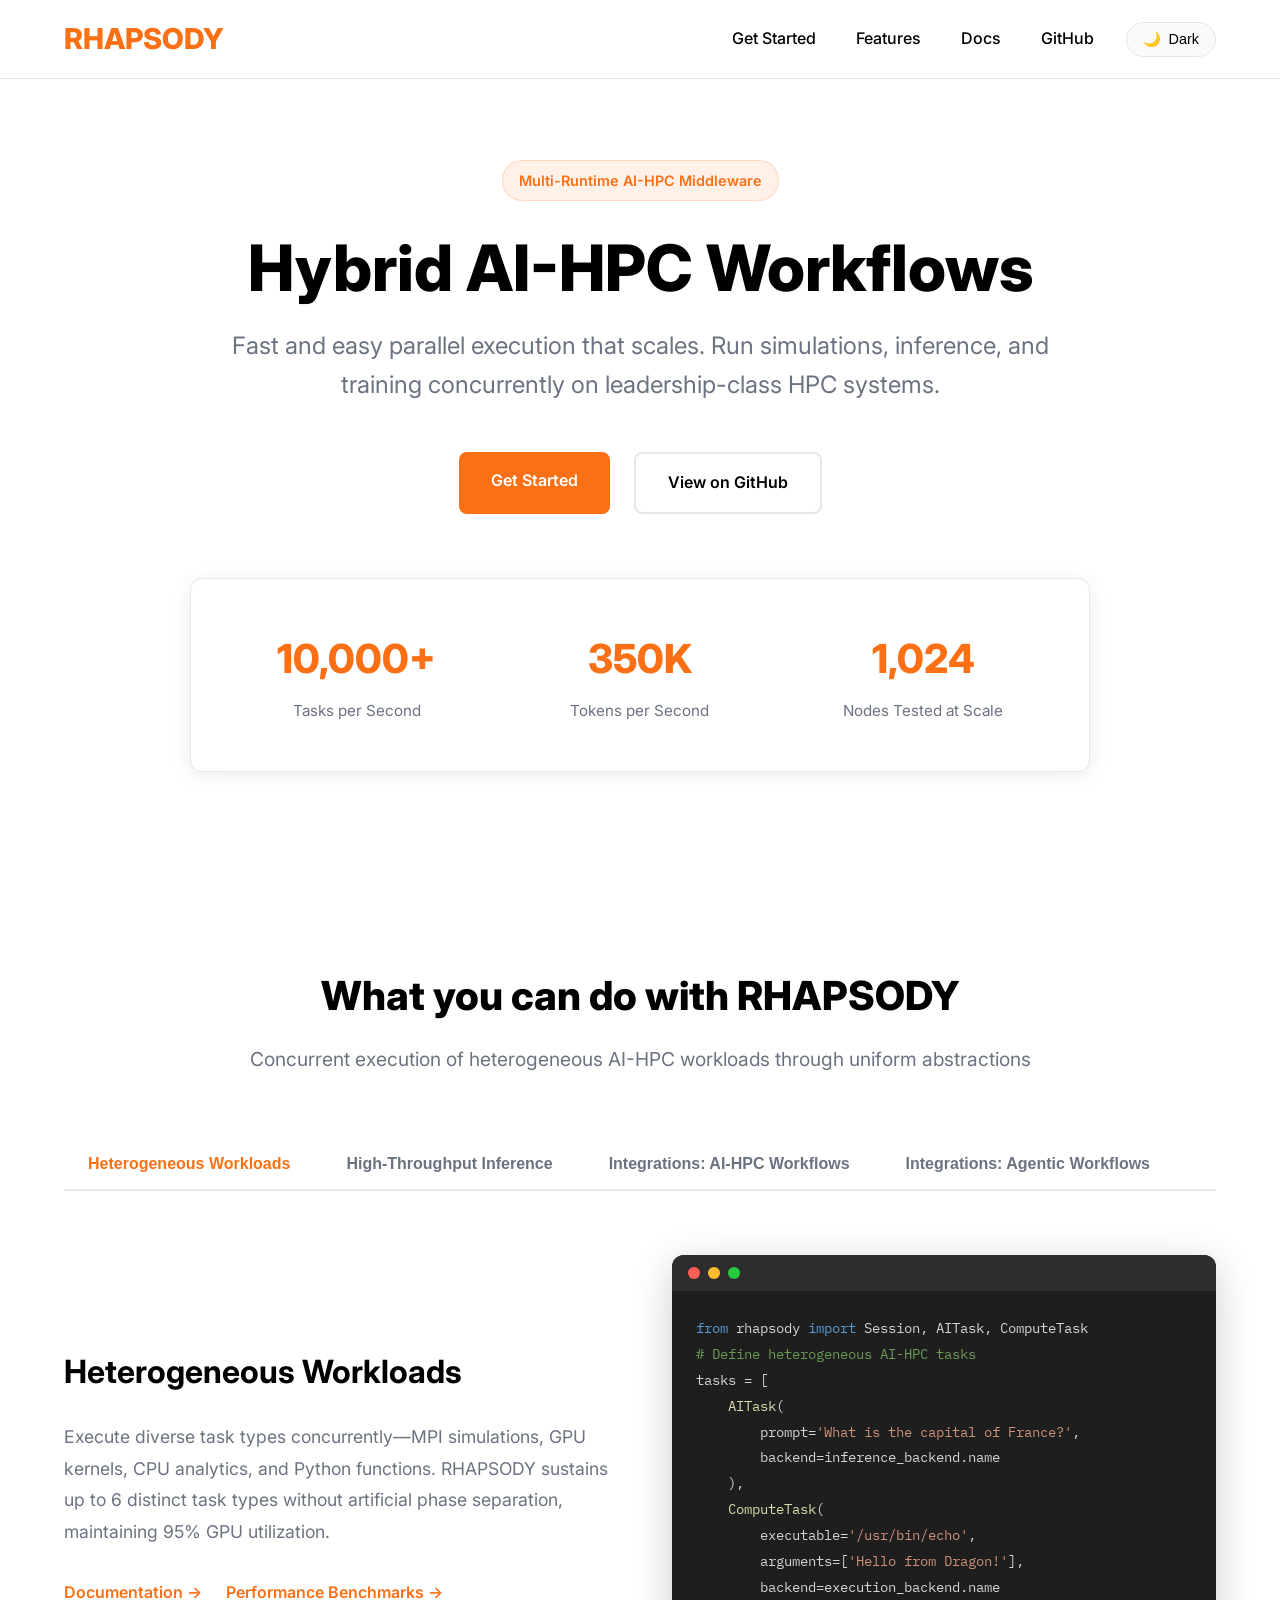
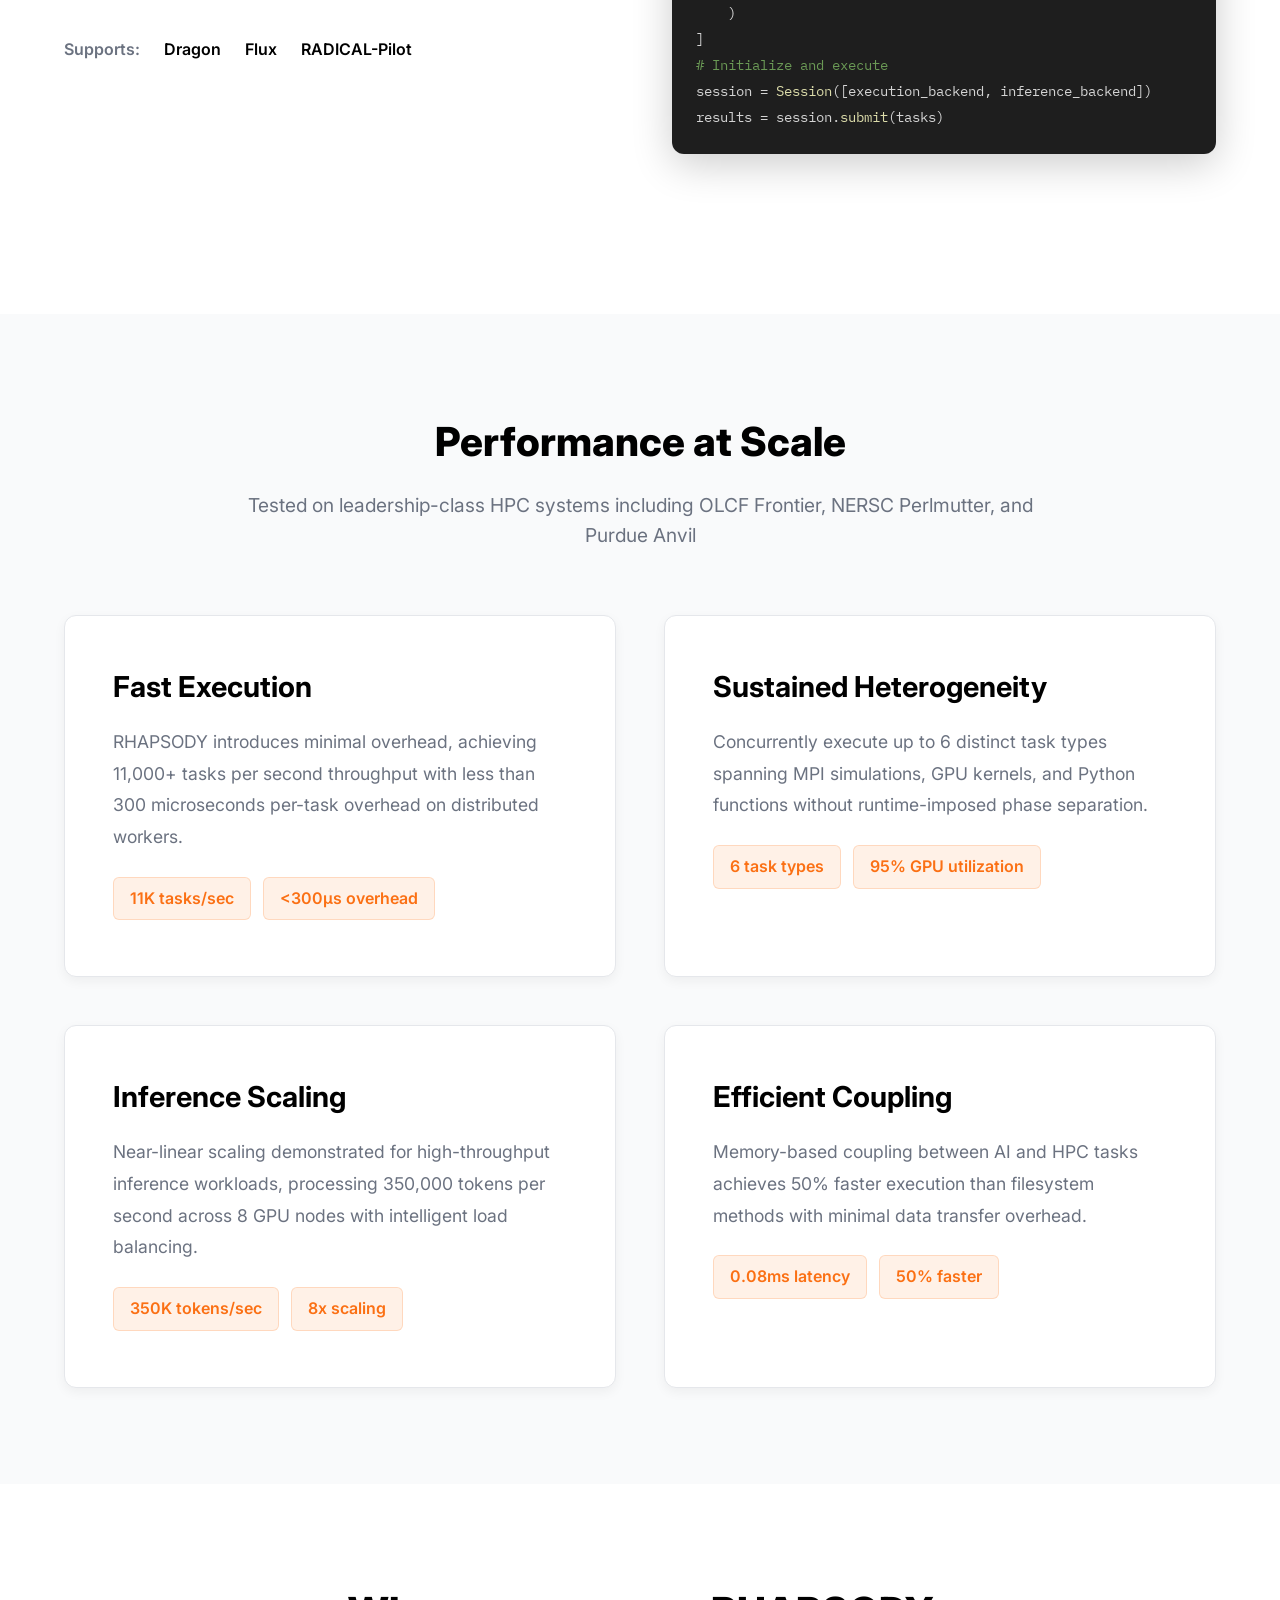
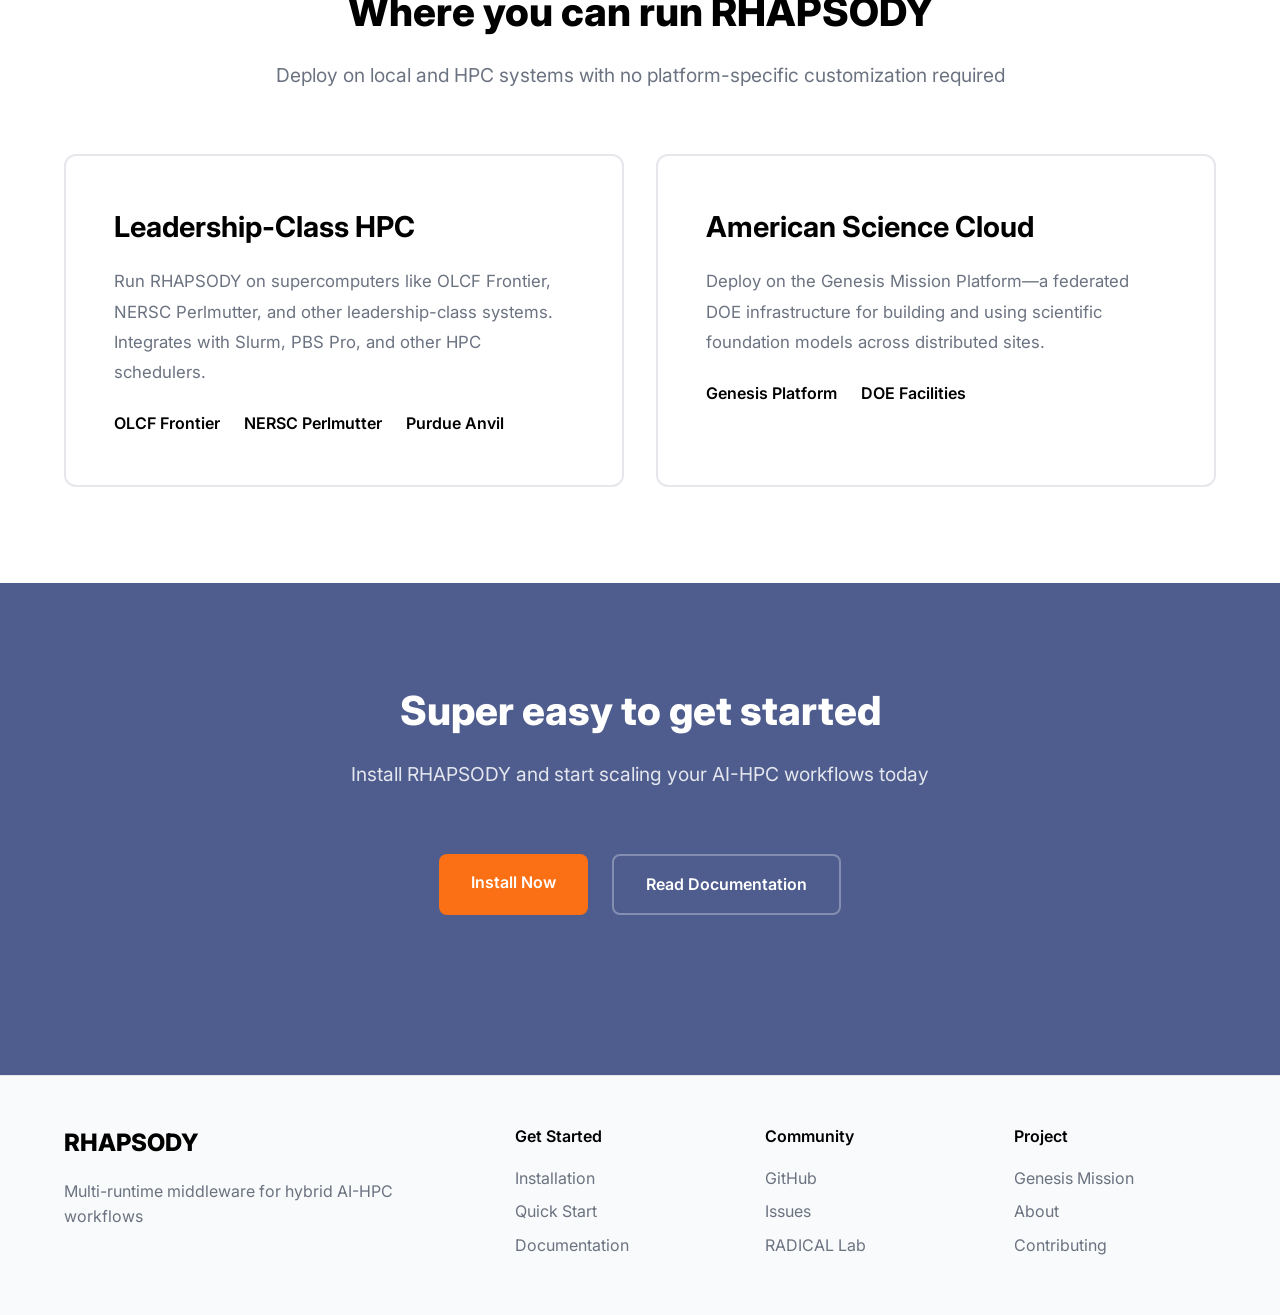
==== commit 0bb05a97: "refine wording" ====
--- a/docs/landing.html
+++ b/docs/landing.html
@@ -721,8 +721,8 @@
             <div class="tab-buttons">
                 <button class="tab-button active" data-tab="heterogeneous">Heterogeneous Workloads</button>
                 <button class="tab-button" data-tab="inference">High-Throughput Inference</button>
-                <button class="tab-button" data-tab="coupling">Tightly Coupled AI-HPC Workflows</button>
-                <button class="tab-button" data-tab="agents">Agentic Workflows</button>
+                <button class="tab-button" data-tab="coupling">Integrations: AI-HPC Workflows</button>
+                <button class="tab-button" data-tab="agents">Integrations: Agentic Workflows</button>
             </div>
 
             <!-- Heterogeneous Tab -->
@@ -730,7 +730,7 @@
                 <div class="tab-text">
                     <h3>Heterogeneous Workloads</h3>
                     <p>Execute diverse task types concurrently—MPI simulations, GPU kernels, CPU analytics, and Python
-                        functions. RHAPSODY sustains up to 22 distinct task types without artificial phase separation,
+                        functions. RHAPSODY sustains up to 6 distinct task types without artificial phase separation,
                         maintaining 95% GPU utilization.</p>
                     <div class="tab-links">
                         <a href="https://radical-cybertools.github.io/rhapsody/api/">Documentation →</a>
@@ -790,7 +790,7 @@
                         <span style="color: var(--text-light); font-weight: 600;">Integrates with:</span>
                         <span style="color: var(--text); font-weight: 600;">vLLM</span>
                         <span style="color: var(--text); font-weight: 600;">PyTorch</span>
-                        <span style="color: var(--text); font-weight: 600;">DeepSpeed</span>
+                        <span style="color: var(--text); font-weight: 600;">DeepSpeed (upcoming)</span>
                     </div>
                 </div>
                 <div class="code-window">
@@ -802,15 +802,15 @@
                     <div class="code-content">
                         <div class="code-line"><span class="keyword">from</span> rhapsody <span
                                 class="keyword">import</span> Session</div>
-                        <div class="code-line"><span class="keyword">from</span> rhapsody.backends.inference <span
-                                class="keyword">import</span> VLLMBackend</div>
+                        <div class="code-line"><span class="keyword">from</span> rhapsody.backends <span
+                                class="keyword">import</span> DragonVllmInferenceBackend</div>
                         <div class="code-line"></div>
                         <div class="code-line"><span class="comment"># Launch multi-node vLLM service</span></div>
-                        <div class="code-line">vllm = <span class="function">VLLMBackend</span>(</div>
+                        <div class="code-line">vllm = <span class="function">DragonVllmInferenceBackend</span>(</div>
                         <div class="code-line indent-1">model=<span class="string">"meta-llama/Llama-2-70b"</span>,
                         </div>
-                        <div class="code-line indent-1">n_workers=<span class="number">8</span>,</div>
-                        <div class="code-line indent-1">tensor_parallel_size=<span class="number">4</span></div>
+                        <div class="code-line indent-1">nodes=<span class="number">32</span>,</div>
+                        <div class="code-line indent-1">tp=<span class="number">4</span></div>
                         <div class="code-line">)</div>
                         <div class="code-line"></div>
                         <div class="code-line">session = <span class="function">Session</span>([vllm])</div>
@@ -820,7 +820,7 @@
                         <div class="code-line">prompts = [<span class="string">"Analyze..."</span> <span
                                 class="keyword">for</span> _ <span class="keyword">in</span> <span
                                 class="function">range</span>(<span class="number">8000</span>)]</div>
-                        <div class="code-line">results = session.<span class="function">submit_inference</span>(prompts)
+                        <div class="code-line">results = session.<span class="function">submit_tasks</span>(prompts)
                         </div>
                     </div>
                 </div>
@@ -829,7 +829,7 @@
             <!-- Coupling Tab -->
             <div class="tab-content" id="coupling">
                 <div class="tab-text">
-                    <h3>Tightly Coupled AI-HPC</h3>
+                    <h3>Integrations: Coupled AI-HPC</h3>
                     <p>Low-latency data exchange between simulations and AI components via Memory-based
                         coupling achieves 50% faster execution than filesystem methods with only 0.08ms latency for
                         PUT/GET operations.</p>
@@ -851,16 +851,18 @@
                     <div class="code-content">
                         <div class="code-line"><span class="keyword">from</span> rhapsody <span
                                 class="keyword">import</span> Session</div>
-                        <div class="code-line"><span class="keyword">from</span> smartredis <span
-                                class="keyword">import</span> Client</div>
+                        <div class="code-line"><span class="keyword">from</span> radical.asyncflow <span
+                                class="keyword">import</span> WorkflowManager</div>
                         <div class="code-line"></div>
                         <div class="code-line"><span class="comment"># Create coupled simulation-inference
                                 workflow</span></div>
-                        <div class="code-line">redis_client = <span class="function">Client</span>(cluster=<span
-                                class="keyword">True</span>)</div>
+                        
+                        
+                        <div class="code-line">flow = <span class="function">WorkflowManager()</span></div>
                         <div class="code-line"></div>
                         <div class="code-line"><span class="comment"># Simulation writes state to Redis</span></div>
-                        <div class="code-line"><span class="keyword">def</span> <span
+                        <div class="code-line">@flow.function_task</div>
+                        <div class="code-line"><span class="keyword">async def</span> <span
                                 class="function">simulation</span>(step):</div>
                         <div class="code-line indent-1">state = compute_state(step)</div>
                         <div class="code-line indent-1">redis_client.<span class="function">put_tensor</span>(<span
@@ -868,7 +870,8 @@
                         <div class="code-line"></div>
                         <div class="code-line"><span class="comment"># AI task reads from Redis for inference</span>
                         </div>
-                        <div class="code-line"><span class="keyword">def</span> <span
+                        <div class="code-line">@flow.function_task</div>
+                        <div class="code-line"><span class="keyword">async def</span> <span
                                 class="function">ai_inference</span>(step):</div>
                         <div class="code-line indent-1">state = redis_client.<span
                                 class="function">get_tensor</span>(<span class="string">f"state_{step}"</span>)</div>
@@ -881,7 +884,7 @@
             <!-- Agents Tab -->
             <div class="tab-content" id="agents">
                 <div class="tab-text">
-                    <h3>Agentic Workflows</h3>
+                    <h3>Integrations: Agentic Workflows</h3>
                     <p>Support LLM-driven decision making with Flowgentic integration. Maintain bounded lag between
                         agent decisions and HPC task execution at scale. Tested with 49,000+ agents managing dynamic
                         workflow orchestration.</p>
@@ -949,9 +952,9 @@
             </div>
             <div class="perf-card">
                 <h3>Sustained Heterogeneity</h3>
-                <p>Concurrently execute up to 22 distinct task types spanning MPI simulations, GPU kernels, and Python
+                <p>Concurrently execute up to 6 distinct task types spanning MPI simulations, GPU kernels, and Python
                     functions without runtime-imposed phase separation.</p>
-                <span class="perf-metric">22 task types</span>
+                <span class="perf-metric">6 task types</span>
                 <span class="perf-metric">95% GPU utilization</span>
             </div>
             <div class="perf-card">
@@ -975,7 +978,7 @@
     <section class="deployment">
         <div class="section-header">
             <h2 class="section-title">Where you can run RHAPSODY</h2>
-            <p class="section-subtitle">Deploy on HPC systems with no platform-specific customization required</p>
+            <p class="section-subtitle">Deploy on local and HPC systems with no platform-specific customization required</p>
         </div>
         <div class="deploy-tabs">
             <div class="deploy-option">
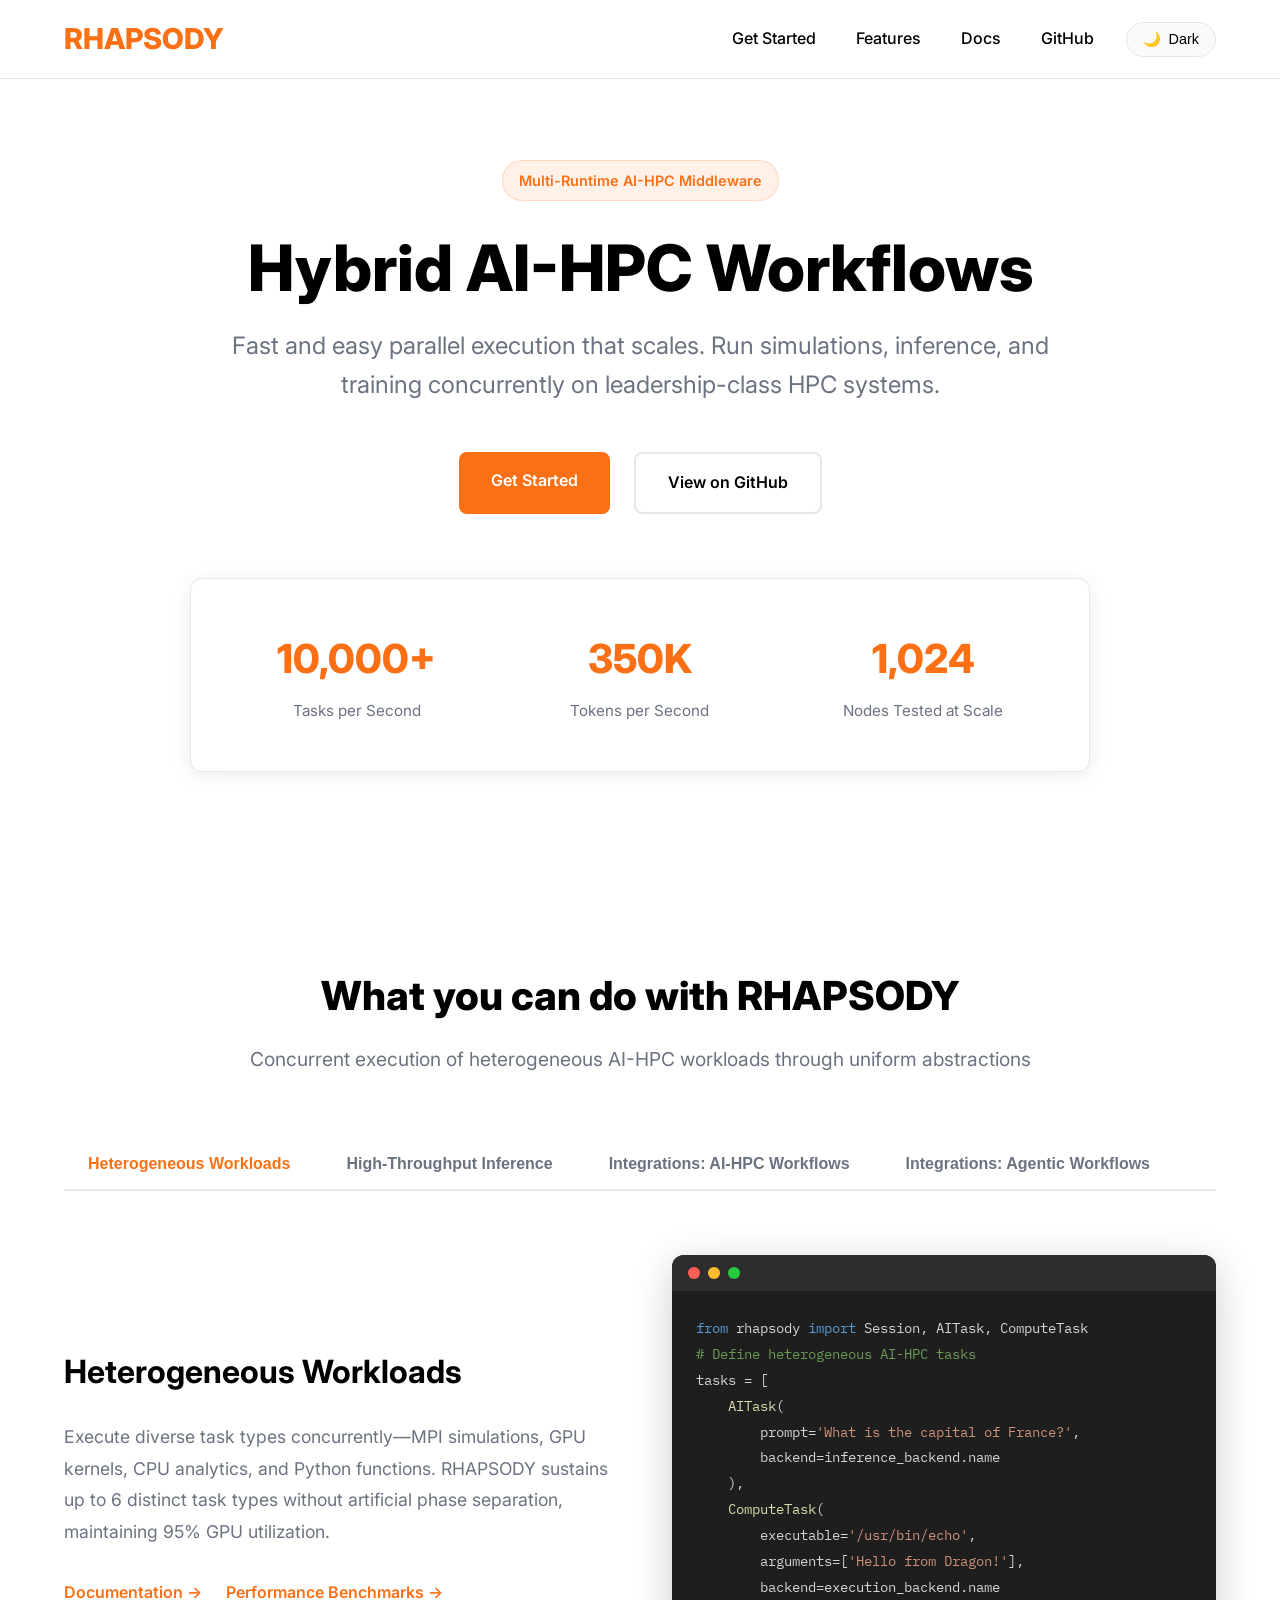
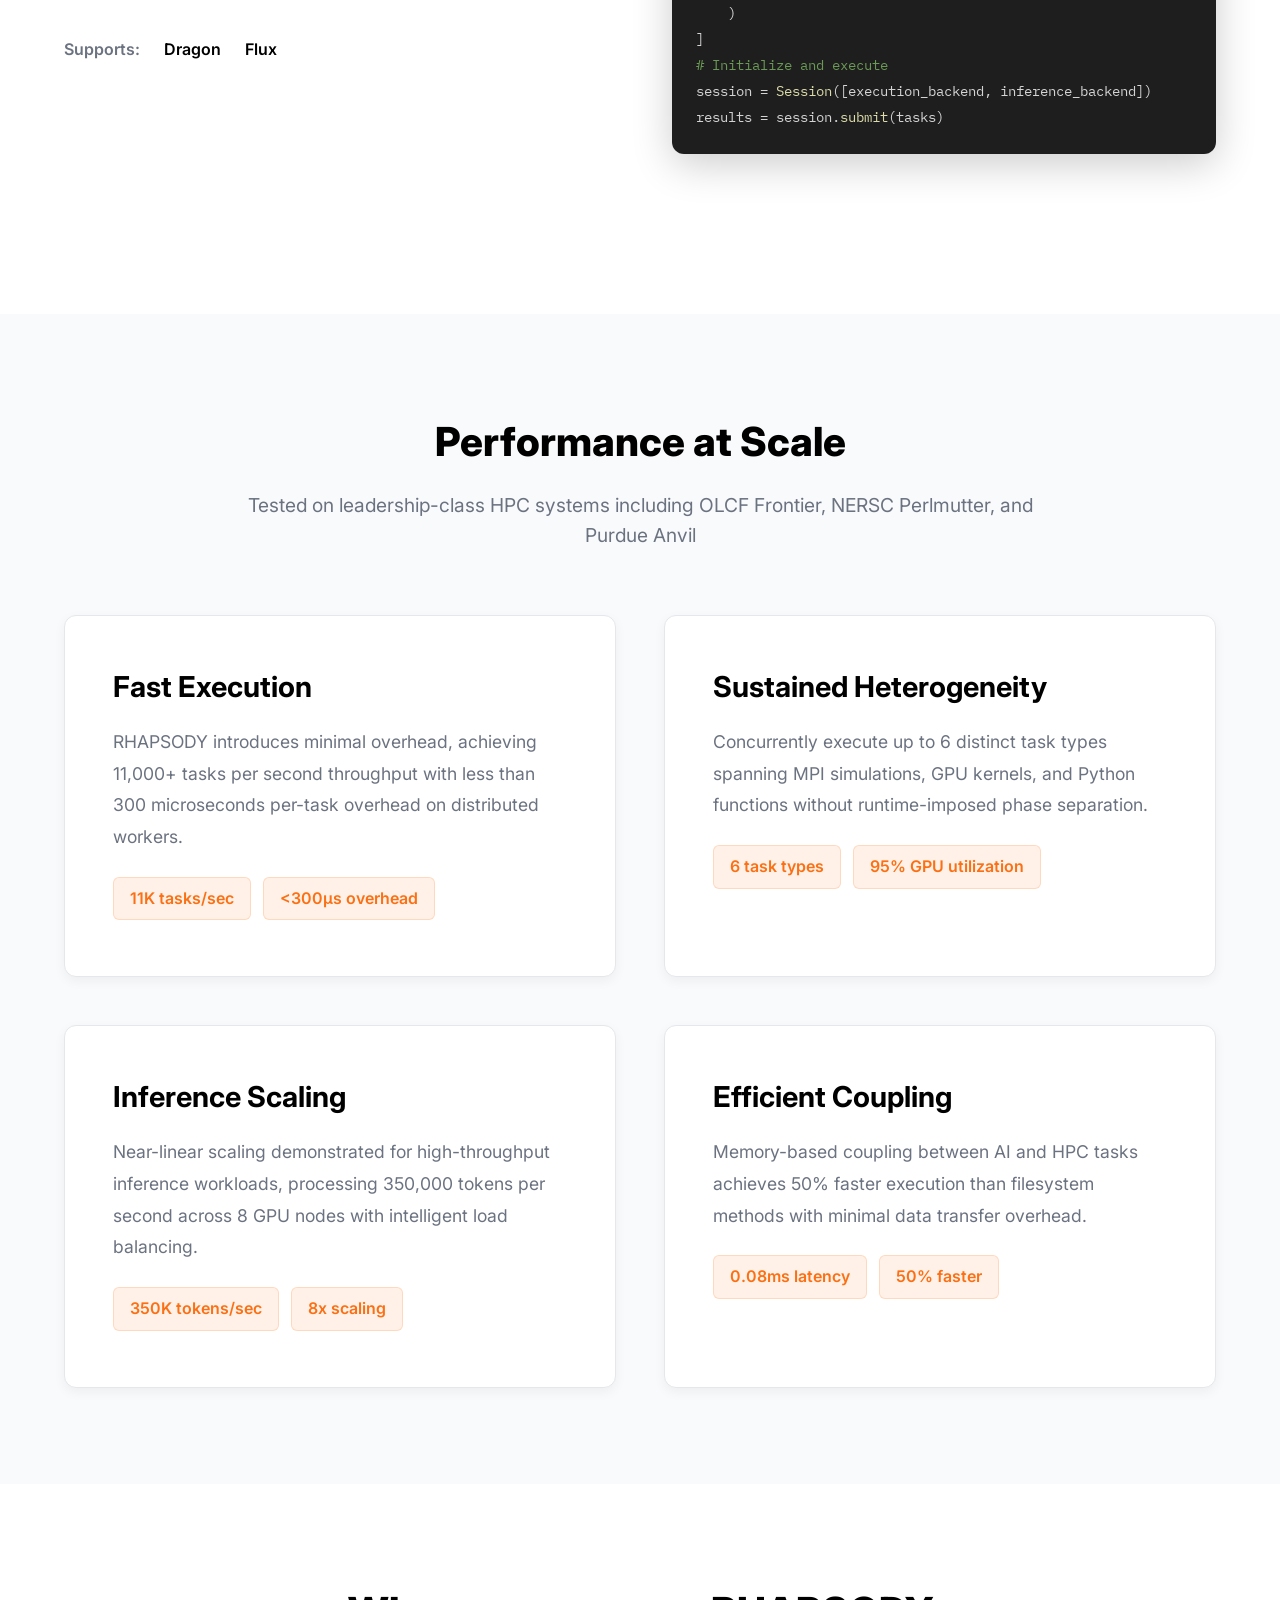
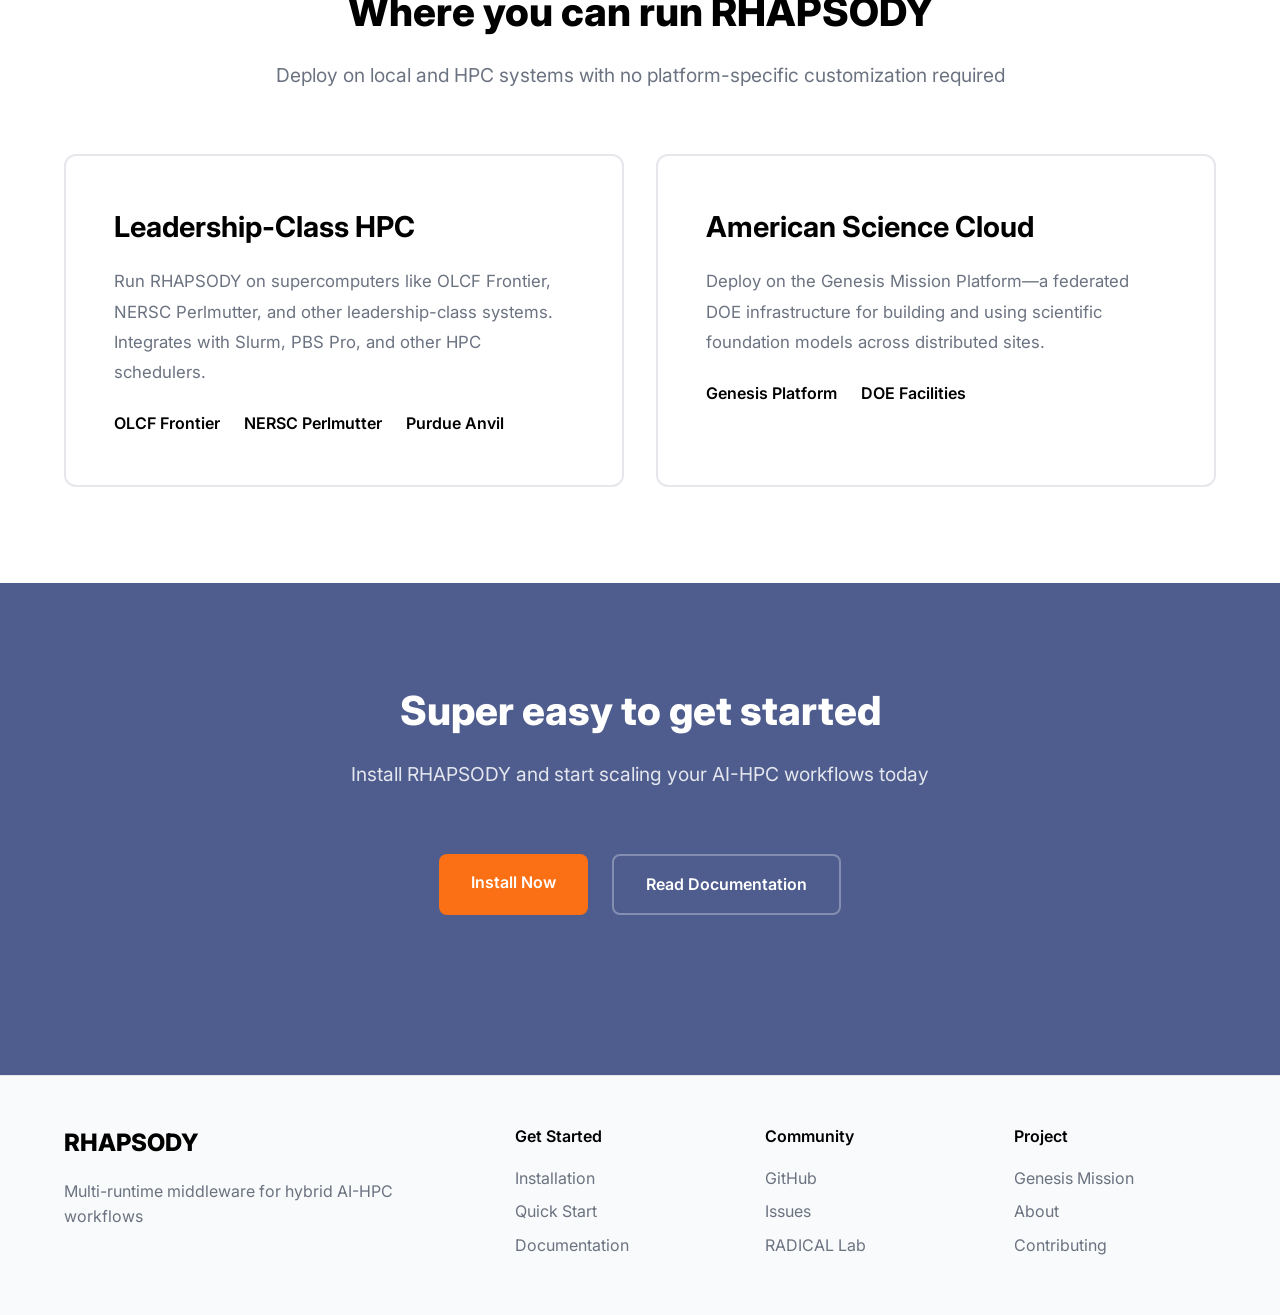
==== commit ef387e48: "Remove RADICAL-Pilot backend and radical.utils leftovers Drop RadicalExecutionBackend and every RADI" ====
--- a/docs/landing.html
+++ b/docs/landing.html
@@ -740,7 +740,6 @@
                         <span style="color: var(--text-light); font-weight: 600;">Supports:</span>
                         <span style="color: var(--text); font-weight: 600;">Dragon</span>
                         <span style="color: var(--text); font-weight: 600;">Flux</span>
-                        <span style="color: var(--text); font-weight: 600;">RADICAL-Pilot</span>
                     </div>
                 </div>
                 <div class="code-window">
@@ -856,8 +855,8 @@
                         <div class="code-line"></div>
                         <div class="code-line"><span class="comment"># Create coupled simulation-inference
                                 workflow</span></div>
-                        
-                        
+
+
                         <div class="code-line">flow = <span class="function">WorkflowManager()</span></div>
                         <div class="code-line"></div>
                         <div class="code-line"><span class="comment"># Simulation writes state to Redis</span></div>
@@ -1104,4 +1103,4 @@
     </script>
 </body>
 
-</html>+</html>
